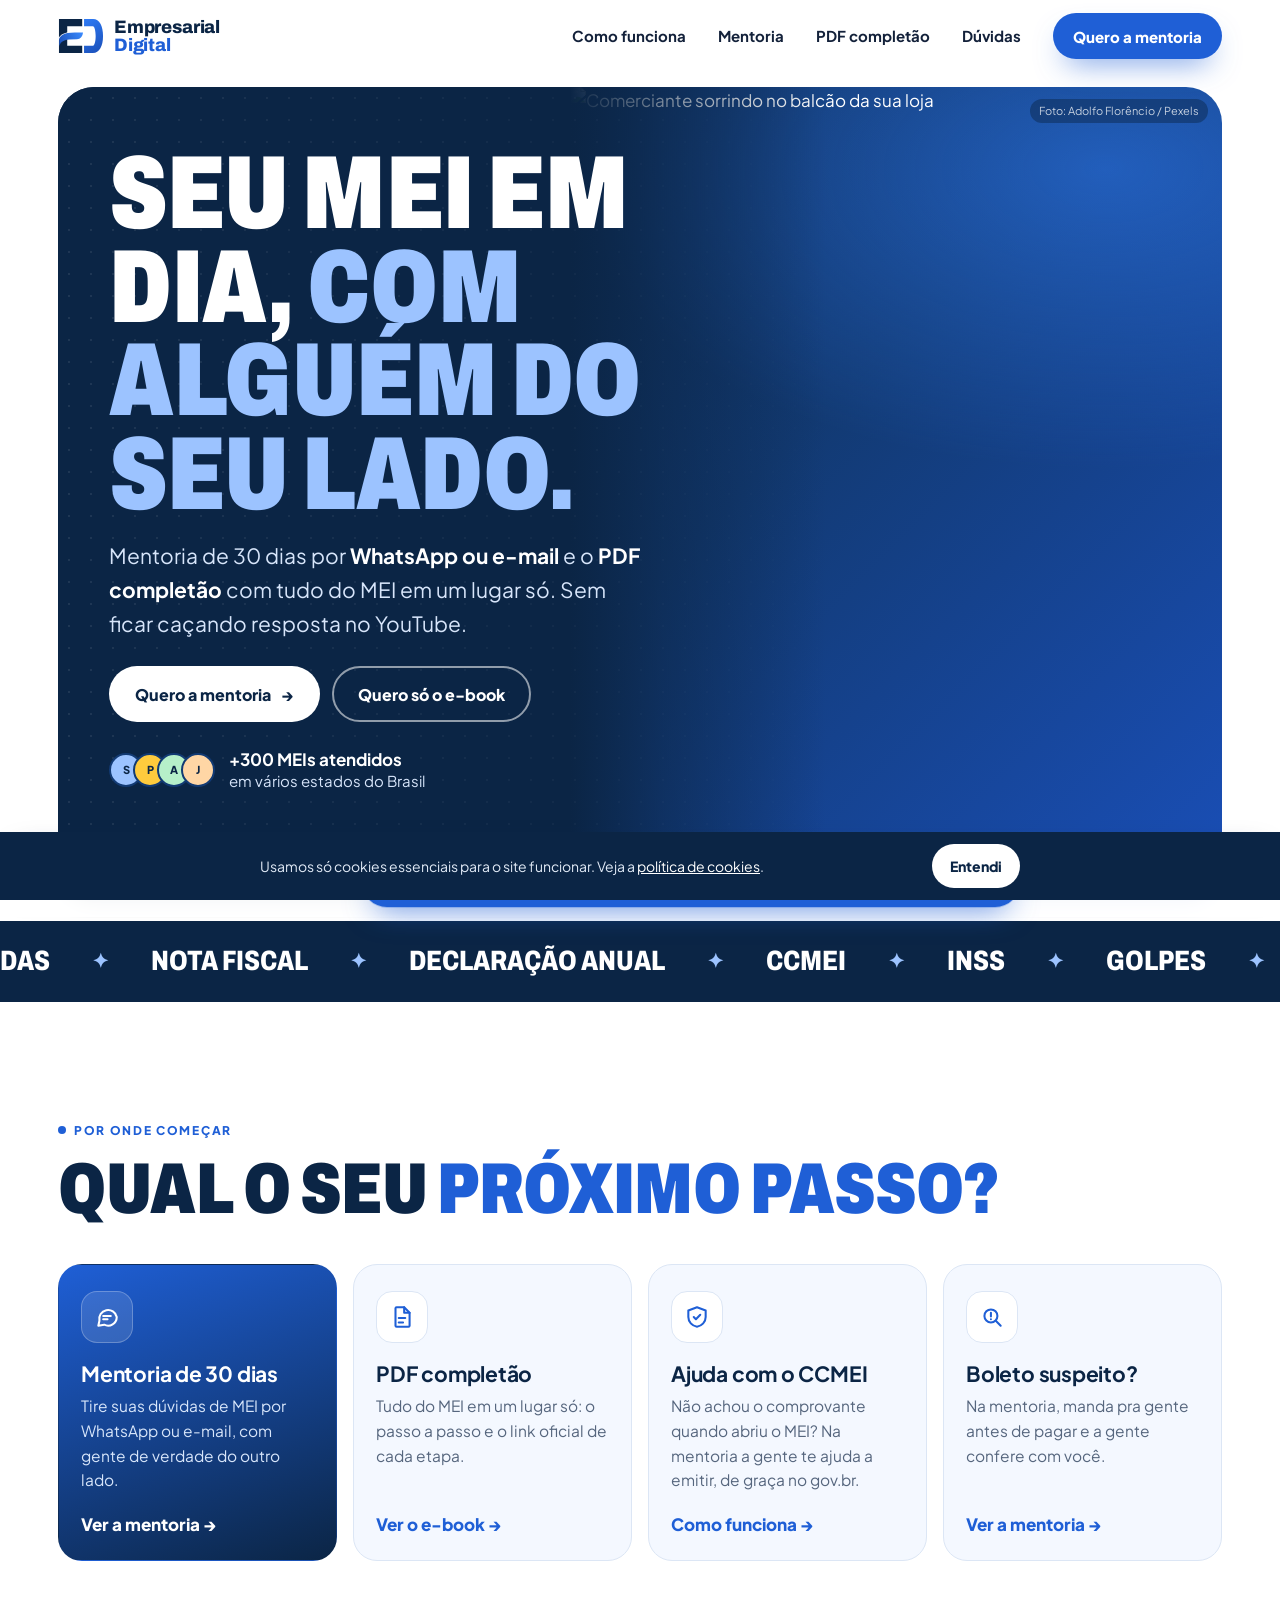
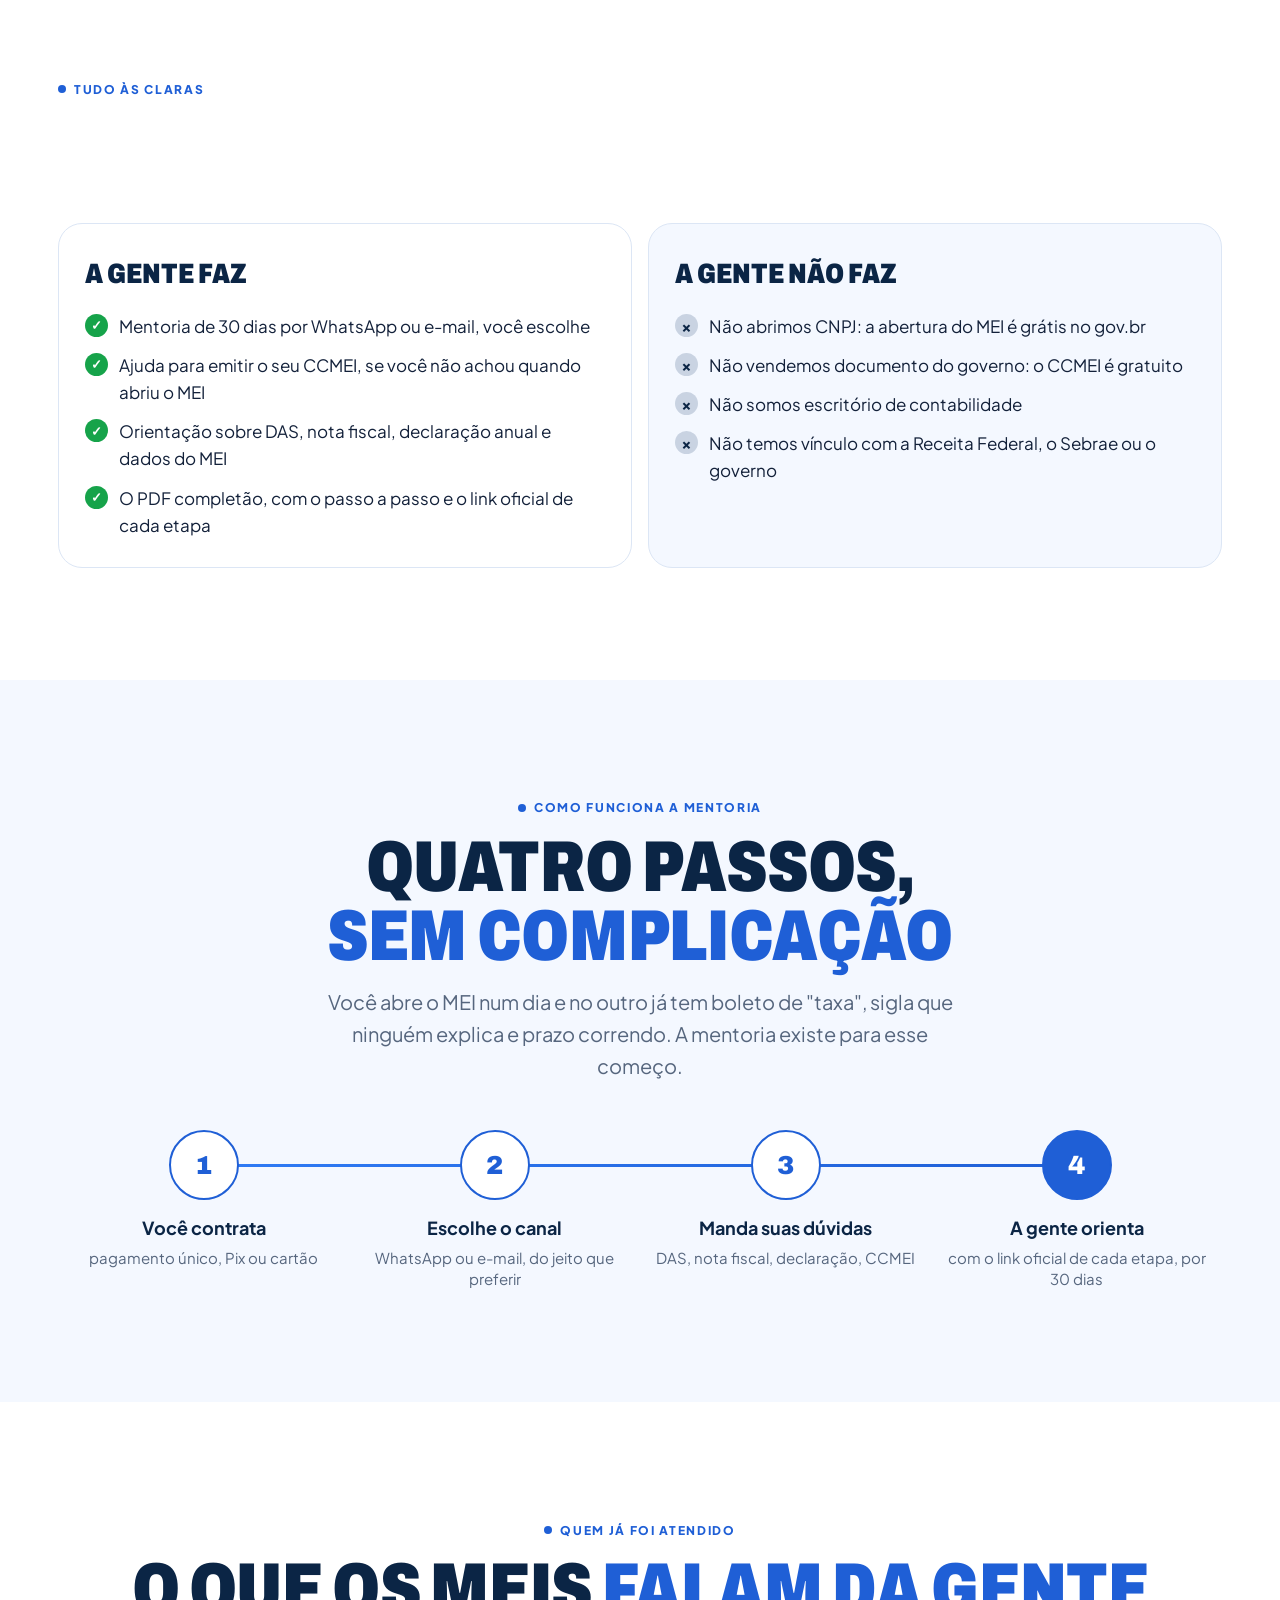
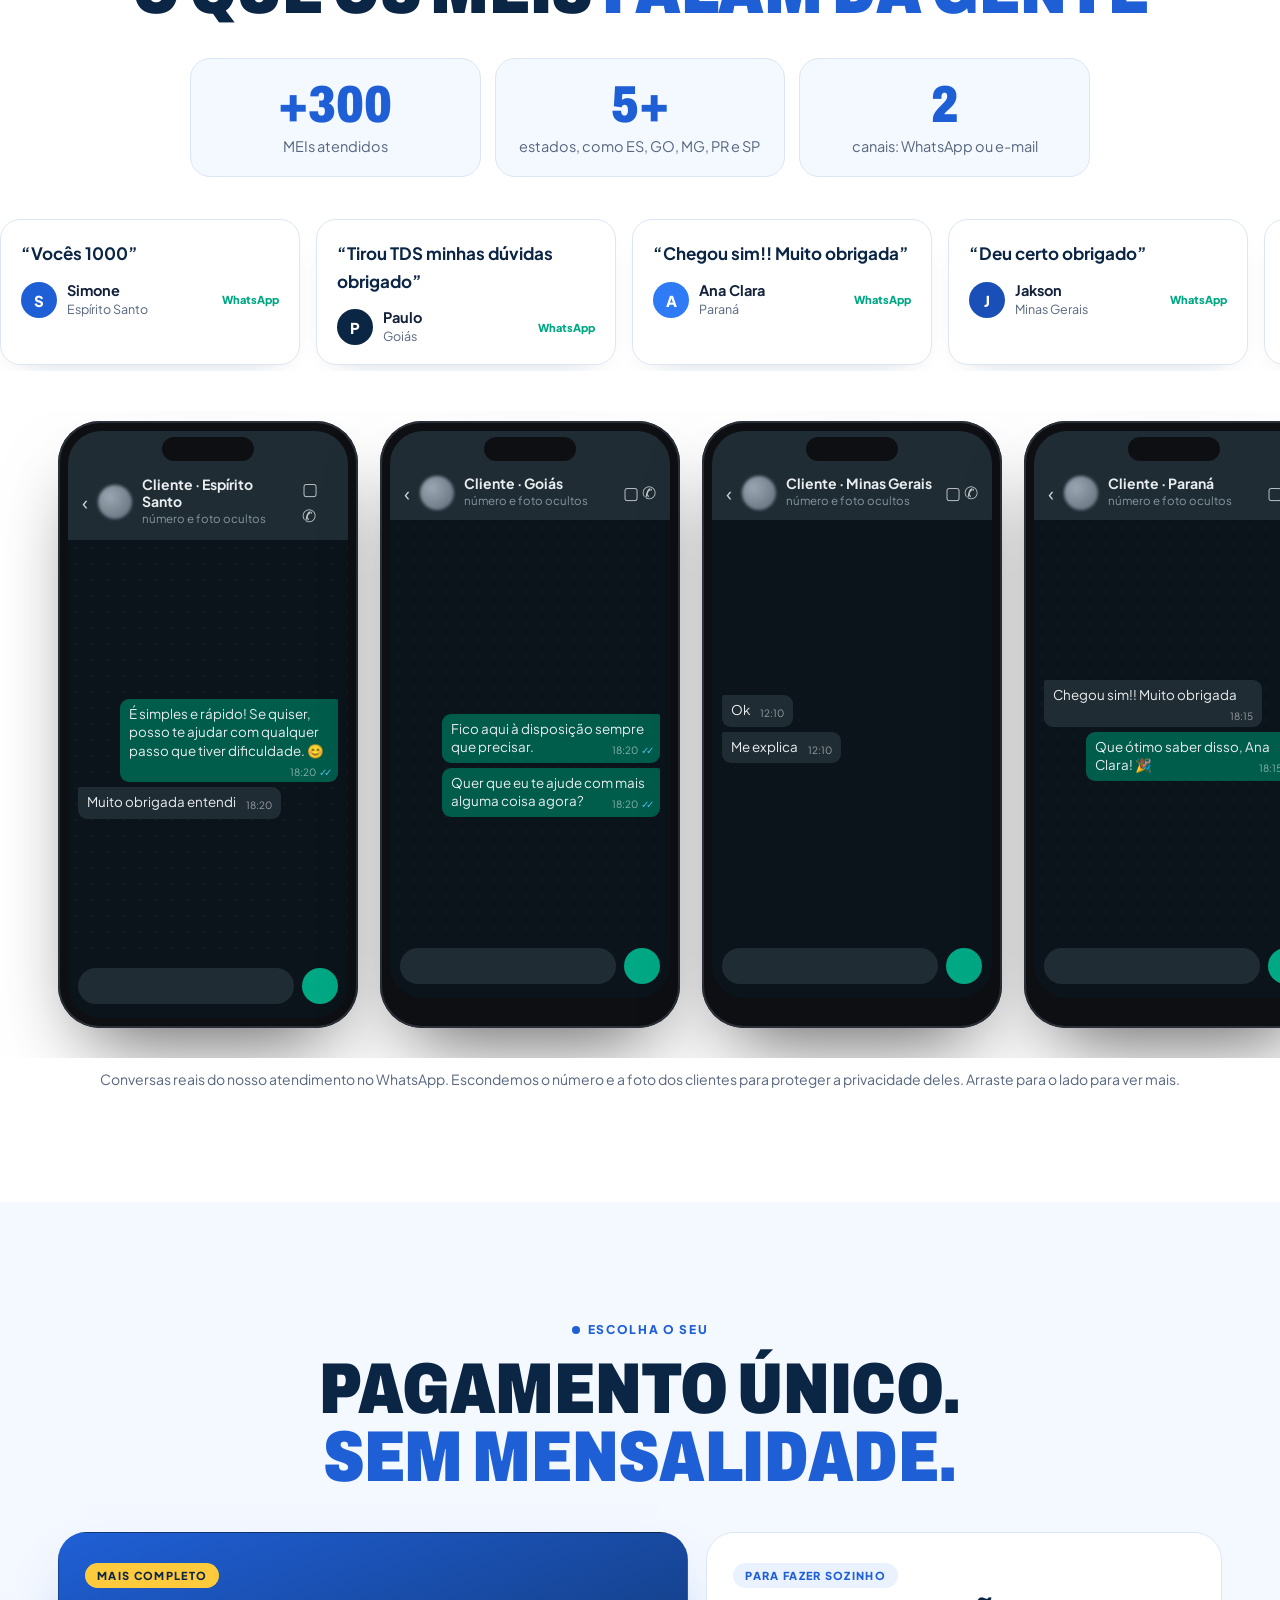
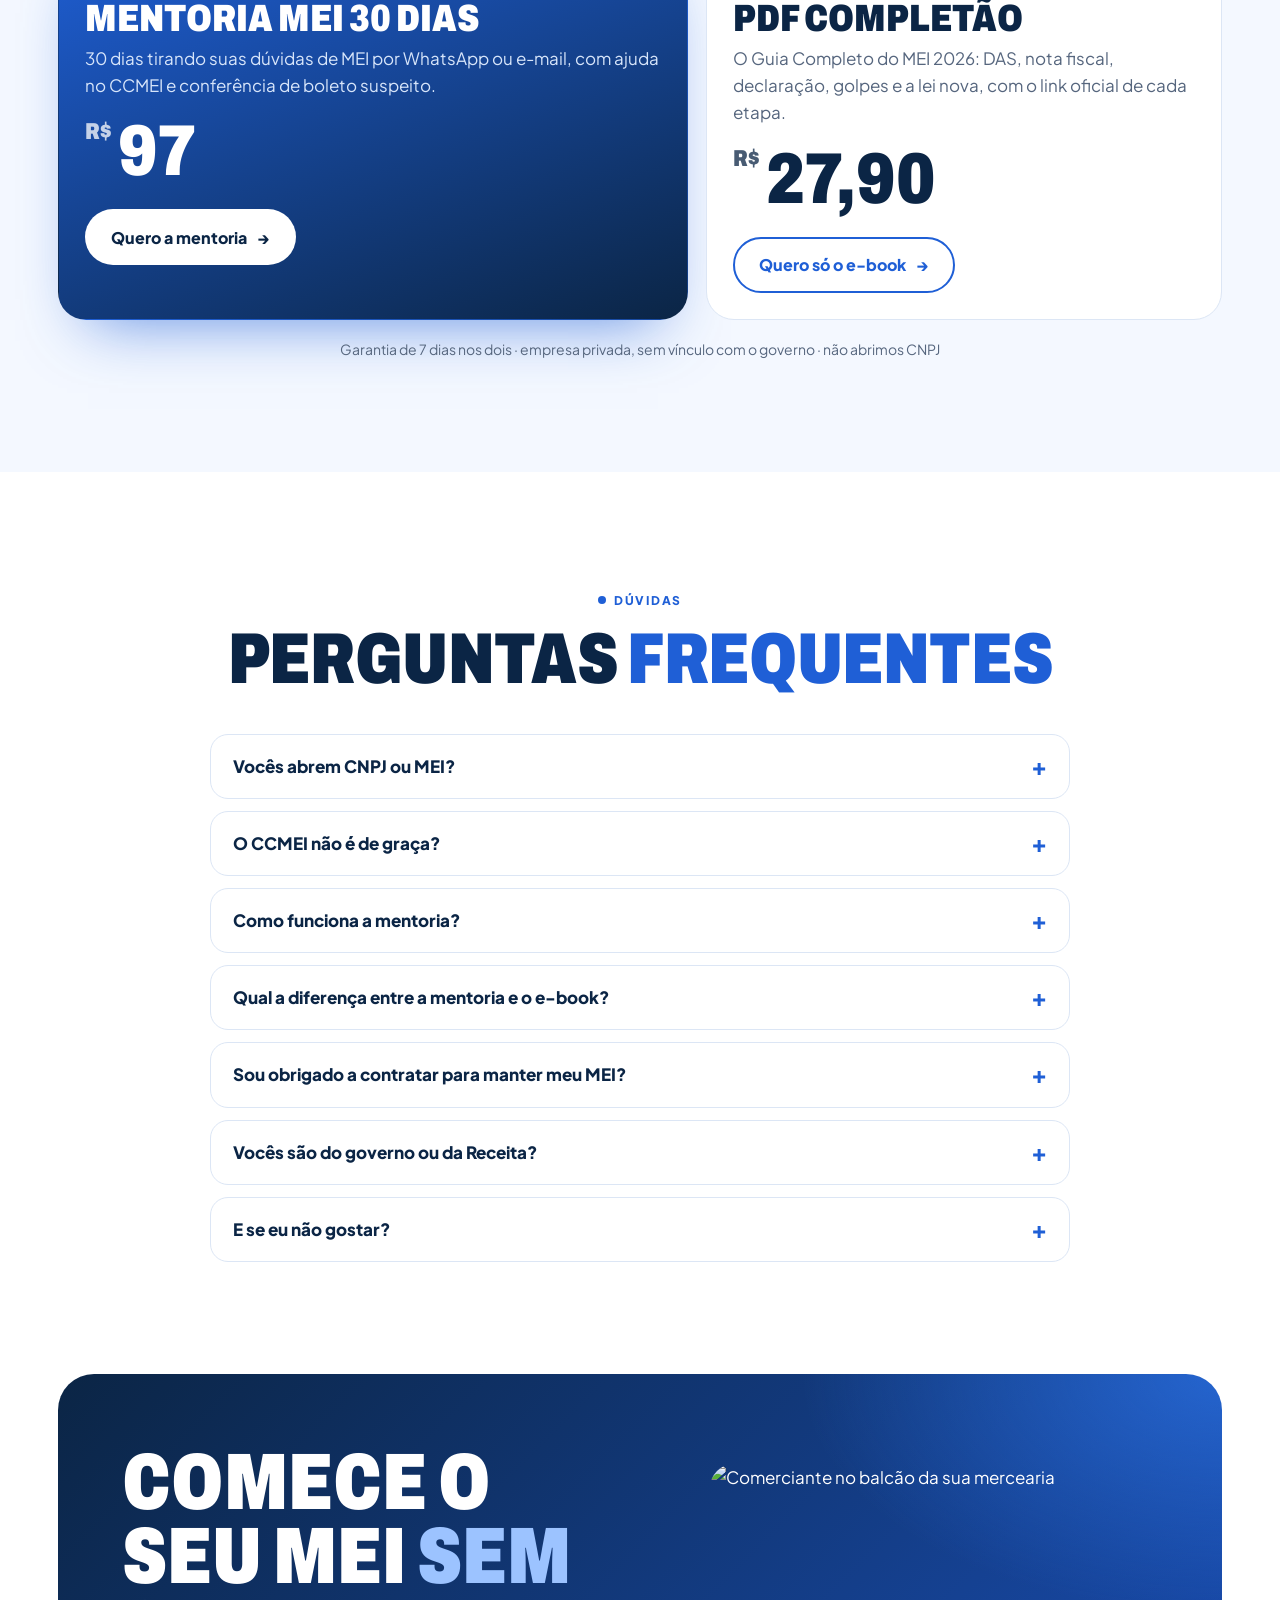
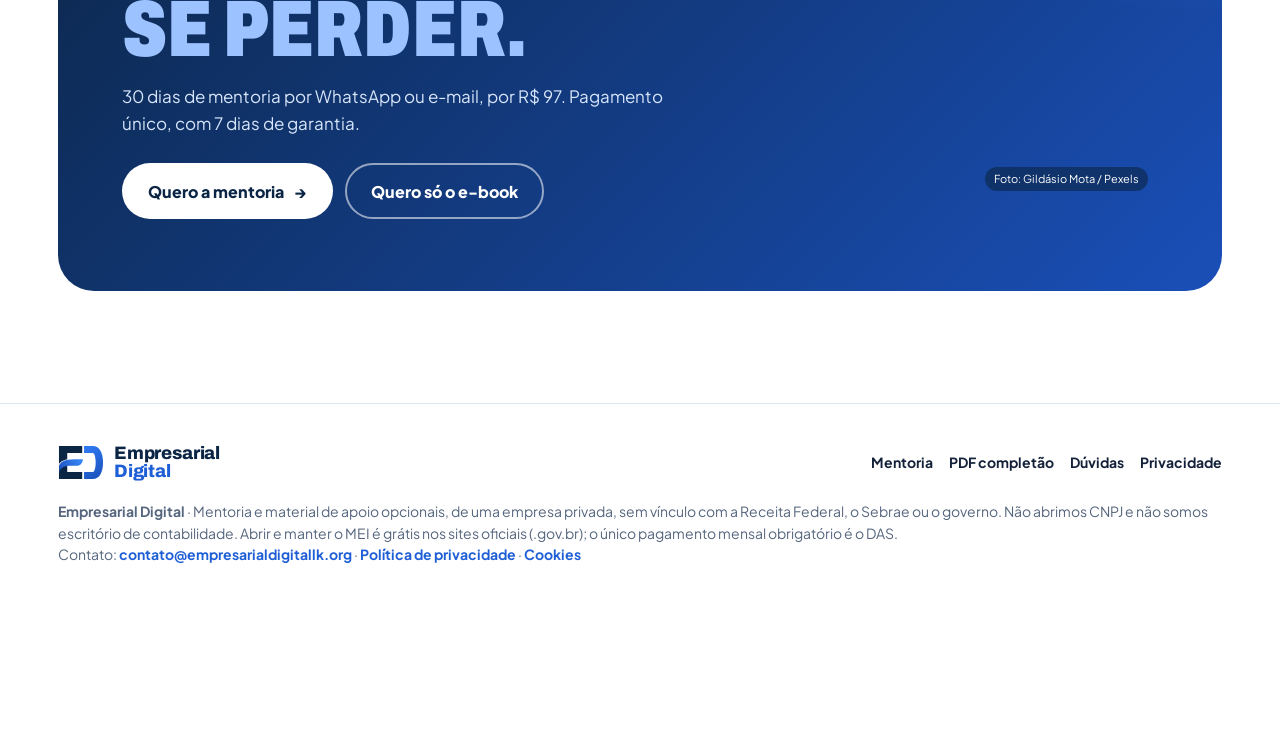
==== index.html @ 7523fb83 "Site novo: mentoria MEI 30 dias + PDF completão (paginas inicio, mentoria e ebook) Pegada MaisMei em" ====
<!doctype html>
<html lang="pt-BR">
<head>
<meta charset="utf-8">
<meta name="viewport" content="width=device-width, initial-scale=1, viewport-fit=cover">
<title>Empresarial Digital · Mentoria MEI 30 dias e PDF completão</title>
<meta name="description" content="Mentoria de 30 dias para MEI por WhatsApp ou e-mail e o PDF completão com tudo do MEI em um lugar só. Empresa privada, sem vínculo com o governo.">
<meta name="robots" content="noindex">
<meta name="theme-color" content="#0B2545">
<meta name="referrer" content="no-referrer">
<link rel="icon" href="/assets/img/icone.svg" type="image/svg+xml">
<link rel="preconnect" href="https://fonts.googleapis.com">
<link rel="preconnect" href="https://fonts.gstatic.com" crossorigin>
<link rel="preconnect" href="https://images.pexels.com">
<link href="https://fonts.googleapis.com/css2?family=Archivo:wdth,wght@75..100,700..900&family=Plus+Jakarta+Sans:wght@400;500;600;700;800&display=swap" rel="stylesheet">
<link rel="stylesheet" href="/assets/site.css?v=6">
<script>document.documentElement.classList.add("js")</script>
</head>
<body data-pagina="inicio">

<header class="topo" id="topo">
  <div class="miolo">
    <a class="logo" href="/" aria-label="Empresarial Digital, início"><img src="/assets/img/marca.svg" alt="" width="46" height="35"><span>Empresarial<b>Digital</b></span></a>
    <nav class="menu" aria-label="Páginas">
      <a href="/#como-funciona">Como funciona</a>
      <a href="/mentoria">Mentoria</a>
      <a href="/ebook">PDF completão</a>
      <a href="/#duvidas">Dúvidas</a>
    </nav>
    <a class="btn btn-azul" href="/mentoria">Quero a mentoria</a>
  </div>
</header>

<main>
<section class="hero-wrap">
  <div class="miolo">
    <div class="hero hero-foto">
      <img class="hero-img" src="https://images.pexels.com/photos/37330783/pexels-photo-37330783.jpeg?auto=compress&cs=tinysrgb&w=1400" width="1400" height="2100" alt="Comerciante sorrindo no balcão da sua loja" fetchpriority="high">
      <span class="credito">Foto: Adolfo Florêncio / Pexels</span>
      <div class="hero-txt">
        <div id="saudacao"></div>
        <h1>Seu MEI em dia, <em>com alguém do seu lado.</em></h1>
        <p class="sub">Mentoria de 30 dias por <b>WhatsApp ou e-mail</b> e o <b>PDF completão</b> com tudo do MEI em um lugar só. Sem ficar caçando resposta no YouTube.</p>
        <div class="acoes">
          <a class="btn btn-branco" href="/mentoria">Quero a mentoria <span class="seta">→</span></a>
          <a class="btn btn-linha" href="/ebook">Quero só o e-book</a>
        </div>
        <div class="prova">
          <div class="bolinhas" aria-hidden="true"><i style="background:#9CC3FF">S</i><i style="background:#FFCB3D">P</i><i style="background:#B6F0C9">A</i><i style="background:#FFD6A5">J</i></div>
          <p><b>+300 MEIs atendidos</b><br>em vários estados do Brasil</p>
        </div>
      </div>
    </div>
  </div>
</section>

<div class="temas" aria-hidden="true"><div class="trilho">
  <span>DAS</span><span>Nota fiscal</span><span>Declaração anual</span><span>CCMEI</span><span>INSS</span><span>Golpes</span><span>Lei nova</span><span>Limite de faturamento</span>
  <span>DAS</span><span>Nota fiscal</span><span>Declaração anual</span><span>CCMEI</span><span>INSS</span><span>Golpes</span><span>Lei nova</span><span>Limite de faturamento</span>
</div></div>

<section class="bloco" id="proximo">
  <div class="miolo">
    <span class="etiqueta sobe">Por onde começar</span>
    <h2 class="titulo sobe d1" style="margin-top:14px">Qual o seu <em>próximo passo?</em></h2>
    <div class="passos4">
      <a class="cartao destaque sobe" href="/mentoria">
        <span class="ic"><svg viewBox="0 0 24 24" fill="none" stroke-width="1.9" stroke-linecap="round" stroke-linejoin="round"><path d="M21 12a8 8 0 0 1-11.6 7.1L4 20l1-4.6A8 8 0 1 1 21 12z"/><path d="M8.5 11h7M8.5 14h4"/></svg></span>
        <h3>Mentoria de 30 dias</h3>
        <p>Tire suas dúvidas de MEI por WhatsApp ou e-mail, com gente de verdade do outro lado.</p>
        <span class="ir">Ver a mentoria →</span>
      </a>
      <a class="cartao sobe d1" href="/ebook">
        <span class="ic"><svg viewBox="0 0 24 24" fill="none" stroke-width="1.9" stroke-linecap="round" stroke-linejoin="round"><path d="M7 3h7l5 5v12a1 1 0 0 1-1 1H7a1 1 0 0 1-1-1V4a1 1 0 0 1 1-1z"/><path d="M14 3v5h5M9 13h6M9 17h4"/></svg></span>
        <h3>PDF completão</h3>
        <p>Tudo do MEI em um lugar só: o passo a passo e o link oficial de cada etapa.</p>
        <span class="ir">Ver o e-book →</span>
      </a>
      <a class="cartao sobe d2" href="/mentoria#ccmei">
        <span class="ic"><svg viewBox="0 0 24 24" fill="none" stroke-width="1.9" stroke-linecap="round" stroke-linejoin="round"><path d="M12 3l8 3v6c0 4.5-3.4 8.2-8 9-4.6-.8-8-4.5-8-9V6z"/><path d="M9 12l2 2 4-4"/></svg></span>
        <h3>Ajuda com o CCMEI</h3>
        <p>Não achou o comprovante quando abriu o MEI? Na mentoria a gente te ajuda a emitir, de graça no gov.br.</p>
        <span class="ir">Como funciona →</span>
      </a>
      <a class="cartao sobe d3" href="/mentoria">
        <span class="ic"><svg viewBox="0 0 24 24" fill="none" stroke-width="1.9" stroke-linecap="round" stroke-linejoin="round"><circle cx="11" cy="11" r="6"/><path d="M20 20l-4.5-4.5M11 8v3.5M11 14h.01"/></svg></span>
        <h3>Boleto suspeito?</h3>
        <p>Na mentoria, manda pra gente antes de pagar e a gente confere com você.</p>
        <span class="ir">Ver a mentoria →</span>
      </a>
    </div>
  </div>
</section>

<section class="bloco" style="padding-top:0">
  <div class="miolo">
    <span class="etiqueta sobe">Tudo às claras</span>
    <h2 class="titulo sobe d1" style="margin-top:14px">O que a gente faz <em>e o que não faz</em></h2>
    <div class="duas">
      <div class="lista sobe">
        <h3>A gente faz</h3>
        <ul>
          <li>Mentoria de 30 dias por WhatsApp ou e-mail, você escolhe</li>
          <li>Ajuda para emitir o seu CCMEI, se você não achou quando abriu o MEI</li>
          <li>Orientação sobre DAS, nota fiscal, declaração anual e dados do MEI</li>
          <li>O PDF completão, com o passo a passo e o link oficial de cada etapa</li>
        </ul>
      </div>
      <div class="lista nao sobe d1">
        <h3>A gente não faz</h3>
        <ul>
          <li>Não abrimos CNPJ: a abertura do MEI é grátis no gov.br</li>
          <li>Não vendemos documento do governo: o CCMEI é gratuito</li>
          <li>Não somos escritório de contabilidade</li>
          <li>Não temos vínculo com a Receita Federal, o Sebrae ou o governo</li>
        </ul>
      </div>
    </div>
  </div>
</section>

<section class="bloco" id="como-funciona" style="background:var(--ceu-2)">
  <div class="miolo centro">
    <span class="etiqueta sobe">Como funciona a mentoria</span>
    <h2 class="titulo sobe d1" style="margin-top:14px">Quatro passos, <em>sem complicação</em></h2>
    <p class="lead sobe d2" style="margin-top:16px">Você abre o MEI num dia e no outro já tem boleto de "taxa", sigla que ninguém explica e prazo correndo. A mentoria existe para esse começo.</p>
    <div class="caminho sobe" id="caminho"><i class="fio"></i>
      <div class="etapa"><div class="bola">1</div><div><b>Você contrata</b><small>pagamento único, Pix ou cartão</small></div></div>
      <div class="etapa"><div class="bola">2</div><div><b>Escolhe o canal</b><small>WhatsApp ou e-mail, do jeito que preferir</small></div></div>
      <div class="etapa"><div class="bola">3</div><div><b>Manda suas dúvidas</b><small>DAS, nota fiscal, declaração, CCMEI</small></div></div>
      <div class="etapa"><div class="bola">4</div><div><b>A gente orienta</b><small>com o link oficial de cada etapa, por 30 dias</small></div></div>
    </div>
  </div>
</section>

<section class="bloco" id="depoimentos">
  <div class="miolo centro">
    <span class="etiqueta sobe">Quem já foi atendido</span>
    <h2 class="titulo sobe d1" style="margin-top:14px">O que os MEIs <em>falam da gente</em></h2>
    <div class="numeros">
      <div class="numero sobe"><b>+300</b><span>MEIs atendidos</span></div>
      <div class="numero sobe d1"><b>5+</b><span>estados, como ES, GO, MG, PR e SP</span></div>
      <div class="numero sobe d2"><b>2</b><span>canais: WhatsApp ou e-mail</span></div>
    </div>
  </div>
  <div class="frases sobe" style="margin-top:34px" aria-label="Frases reais de clientes no WhatsApp">
    <div class="trilho">
      <div class="frase"><q>Vocês 1000</q><div><i>S</i><span><b>Simone</b><small>Espírito Santo</small></span><span class="zapico">WhatsApp</span></div></div>
      <div class="frase"><q>Tirou TDS minhas dúvidas obrigado</q><div><i style="background:#0B2545">P</i><span><b>Paulo</b><small>Goiás</small></span><span class="zapico">WhatsApp</span></div></div>
      <div class="frase"><q>Chegou sim!! Muito obrigada</q><div><i style="background:#2F7BF5">A</i><span><b>Ana Clara</b><small>Paraná</small></span><span class="zapico">WhatsApp</span></div></div>
      <div class="frase"><q>Deu certo obrigado</q><div><i style="background:#1A4FB8">J</i><span><b>Jakson</b><small>Minas Gerais</small></span><span class="zapico">WhatsApp</span></div></div>
      <div class="frase"><q>Muito obrigada entendi</q><div><i>S</i><span><b>Simone</b><small>Espírito Santo</small></span><span class="zapico">WhatsApp</span></div></div>
      <div class="frase"><q>Valeu obrigado</q><div><i style="background:#0B2545">P</i><span><b>Paulo</b><small>Goiás</small></span><span class="zapico">WhatsApp</span></div></div>
      <div class="frase" aria-hidden="true"><q>Vocês 1000</q><div><i>S</i><span><b>Simone</b><small>Espírito Santo</small></span><span class="zapico">WhatsApp</span></div></div>
      <div class="frase" aria-hidden="true"><q>Tirou TDS minhas dúvidas obrigado</q><div><i style="background:#0B2545">P</i><span><b>Paulo</b><small>Goiás</small></span><span class="zapico">WhatsApp</span></div></div>
      <div class="frase" aria-hidden="true"><q>Chegou sim!! Muito obrigada</q><div><i style="background:#2F7BF5">A</i><span><b>Ana Clara</b><small>Paraná</small></span><span class="zapico">WhatsApp</span></div></div>
      <div class="frase" aria-hidden="true"><q>Deu certo obrigado</q><div><i style="background:#1A4FB8">J</i><span><b>Jakson</b><small>Minas Gerais</small></span><span class="zapico">WhatsApp</span></div></div>
      <div class="frase" aria-hidden="true"><q>Muito obrigada entendi</q><div><i>S</i><span><b>Simone</b><small>Espírito Santo</small></span><span class="zapico">WhatsApp</span></div></div>
      <div class="frase" aria-hidden="true"><q>Valeu obrigado</q><div><i style="background:#0B2545">P</i><span><b>Paulo</b><small>Goiás</small></span><span class="zapico">WhatsApp</span></div></div>
    </div>
  </div>
  <div class="vitrine" tabindex="0" aria-label="Conversas reais do atendimento, role para o lado">
    <div class="cel anima"><div class="tela">
      <div class="zap-topo"><span class="volta">‹</span><span class="foto"></span><div><b>Cliente · Espírito Santo</b><small>número e foto ocultos</small></div><span class="ic" aria-hidden="true">▢ ✆</span></div>
      <div class="zap-chat">
        <div class="zm out">É simples e rápido! Se quiser, posso te ajudar com qualquer passo que tiver dificuldade. 😊<small>18:20<i>✓✓</i></small></div>
        <div class="zm in">Muito obrigada entendi<small>18:20</small></div>
        <div class="zm in">Valeu<small>18:20</small></div>
        <div class="zm in">Vocês 1000<small>18:20</small></div>
        <div class="zm out">Fico muito feliz em ajudar, Simone! 😊<small>18:21<i>✓✓</i></small></div>
      </div>
      <div class="zap-rodape" aria-hidden="true"><span></span><i></i></div>
    </div></div>
    <div class="cel anima"><div class="tela">
      <div class="zap-topo"><span class="volta">‹</span><span class="foto"></span><div><b>Cliente · Goiás</b><small>número e foto ocultos</small></div><span class="ic" aria-hidden="true">▢ ✆</span></div>
      <div class="zap-chat">
        <div class="zm out">Fico aqui à disposição sempre que precisar.<small>18:20<i>✓✓</i></small></div>
        <div class="zm out">Quer que eu te ajude com mais alguma coisa agora?<small>18:20<i>✓✓</i></small></div>
        <div class="zm in">Tirou TDS minhas dúvidas obrigado<small>18:21</small></div>
        <div class="zm out">Que bom que consegui te ajudar! 🎉<small>18:21<i>✓✓</i></small></div>
      </div>
      <div class="zap-rodape" aria-hidden="true"><span></span><i></i></div>
    </div></div>
    <div class="cel anima"><div class="tela">
      <div class="zap-topo"><span class="volta">‹</span><span class="foto"></span><div><b>Cliente · Minas Gerais</b><small>número e foto ocultos</small></div><span class="ic" aria-hidden="true">▢ ✆</span></div>
      <div class="zap-chat">
        <div class="zm in">Ok<small>12:10</small></div>
        <div class="zm in">Me explica<small>12:10</small></div>
        <div class="zm out">Claro, Thatiani! Vou te explicar como baixar o seu Certificado MEI — esse é o documento oficial que comprova que seu MEI está ativo. E o melhor: é totalmente gratuito! 📋<small>12:11<i>✓✓</i></small></div>
        <div class="zm out">Siga esses passos:<small>12:11<i>✓✓</i></small></div>
      </div>
      <div class="zap-rodape" aria-hidden="true"><span></span><i></i></div>
    </div></div>
    <div class="cel anima"><div class="tela">
      <div class="zap-topo"><span class="volta">‹</span><span class="foto"></span><div><b>Cliente · Paraná</b><small>número e foto ocultos</small></div><span class="ic" aria-hidden="true">▢ ✆</span></div>
      <div class="zap-chat">
        <div class="zm in">Chegou sim!! Muito obrigada<small>18:15</small></div>
        <div class="zm out">Que ótimo saber disso, Ana Clara! 🎉<small>18:15<i>✓✓</i></small></div>
        <div class="zm out">Fico muito feliz em ajudar. Aproveita bastante o material, ele é feito para facilitar sua jornada com o MEI.<small>18:15<i>✓✓</i></small></div>
        <div class="zm out">Conte comigo sempre que precisar, tá? 😊<small>18:15<i>✓✓</i></small></div>
      </div>
      <div class="zap-rodape" aria-hidden="true"><span></span><i></i></div>
    </div></div>
    <div class="cel anima"><div class="tela">
      <div class="zap-topo"><span class="volta">‹</span><span class="foto"></span><div><b>Cliente · Minas Gerais</b><small>número e foto ocultos</small></div><span class="ic" aria-hidden="true">▢ ✆</span></div>
      <div class="zap-chat">
        <div class="zm out">Conseguiu?<small>06:23<i>✓✓</i></small></div>
        <div class="zm in">Deu certo obrigado<small>06:23</small></div>
        <div class="zm out">Pronto! Esse é o documento oficial do seu MEI 🎉<small>06:24<i>✓✓</i></small></div>
        <div class="zm out">Pode até imprimir e guardar se quiser.<small>06:24<i>✓✓</i></small></div>
        <div class="zm in">Já sim<small>06:25</small></div>
        <div class="zm out">Que ótimo, Jakson!<small>06:25<i>✓✓</i></small></div>
      </div>
      <div class="zap-rodape" aria-hidden="true"><span></span><i></i></div>
    </div></div>
  </div>
  <p class="privado centro" style="padding:0 18px">Conversas reais do nosso atendimento no WhatsApp. Escondemos o número e a foto dos clientes para proteger a privacidade deles. Arraste para o lado para ver mais.</p>
</section>

<section class="bloco" id="planos" style="background:var(--ceu-2)">
  <div class="miolo">
    <div class="centro">
      <span class="etiqueta sobe">Escolha o seu</span>
      <h2 class="titulo sobe d1" style="margin-top:14px">Pagamento único. <em>Sem mensalidade.</em></h2>
    </div>
    <div class="planos">
      <div class="plano top sobe">
        <span class="selo">Mais completo</span>
        <h3>Mentoria MEI 30 dias</h3>
        <p>30 dias tirando suas dúvidas de MEI por WhatsApp ou e-mail, com ajuda no CCMEI e conferência de boleto suspeito.</p>
        <div class="preco"><small>R$</small>97</div>
        <a class="btn btn-branco" href="/mentoria">Quero a mentoria <span class="seta">→</span></a>
      </div>
      <div class="plano sobe d1">
        <span class="selo claro">Para fazer sozinho</span>
        <h3>PDF completão</h3>
        <p>O Guia Completo do MEI 2026: DAS, nota fiscal, declaração, golpes e a lei nova, com o link oficial de cada etapa.</p>
        <div class="preco"><small>R$</small>27,90</div>
        <a class="btn btn-linha-azul" href="/ebook">Quero só o e-book <span class="seta">→</span></a>
      </div>
    </div>
    <p class="privado centro sobe" style="margin-top:18px">Garantia de 7 dias nos dois · empresa privada, sem vínculo com o governo · não abrimos CNPJ</p>
  </div>
</section>

<section class="bloco" id="duvidas">
  <div class="miolo">
    <div class="centro">
      <span class="etiqueta sobe">Dúvidas</span>
      <h2 class="titulo sobe d1" style="margin-top:14px">Perguntas <em>frequentes</em></h2>
    </div>
    <div class="perguntas">
      <details class="sobe"><summary>Vocês abrem CNPJ ou MEI?</summary><p>Não. A abertura do MEI é gratuita e feita no gov.br. A gente acompanha você depois: dúvidas do dia a dia, CCMEI, DAS, nota fiscal e declaração.</p></details>
      <details class="sobe"><summary>O CCMEI não é de graça?</summary><p>É. Você pode emitir sozinho, de graça, no <a href="https://www.gov.br/empresas-e-negocios/pt-br/empreendedor/servicos-para-mei/emissao-de-comprovante-ccmei" target="_blank" rel="noopener">Portal do Empreendedor</a>. Na mentoria, se você não achou o seu, a gente te ajuda a emitir.</p></details>
      <details class="sobe"><summary>Como funciona a mentoria?</summary><p>Por 30 dias, você manda suas dúvidas de MEI pelo WhatsApp ou por e-mail, como preferir, e a gente responde com a orientação e o link oficial de cada etapa.</p></details>
      <details class="sobe"><summary>Qual a diferença entre a mentoria e o e-book?</summary><p>O e-book é para fazer sozinho, com o passo a passo na mão. A mentoria é para ter alguém do seu lado por 30 dias, tirando as dúvidas que aparecerem.</p></details>
      <details class="sobe"><summary>Sou obrigado a contratar para manter meu MEI?</summary><p>Não. A mentoria e o e-book são opcionais. O obrigatório é pagar o DAS todo mês e entregar a declaração anual, direto nos sites oficiais.</p></details>
      <details class="sobe"><summary>Vocês são do governo ou da Receita?</summary><p>Não. Somos a Empresarial Digital, uma empresa privada, sem vínculo com a Receita Federal, o Sebrae ou o governo. Também não somos escritório de contabilidade.</p></details>
      <details class="sobe"><summary>E se eu não gostar?</summary><p>Você tem 7 dias de garantia. É só pedir o reembolso pelo e-mail <a href="mailto:contato@empresarialdigitallk.org">contato@empresarialdigitallk.org</a>.</p></details>
    </div>
  </div>
</section>

<section class="final">
  <div class="miolo">
    <div class="caixa com-foto sobe">
      <div>
        <h2>Comece o seu MEI <em>sem se perder.</em></h2>
        <p>30 dias de mentoria por WhatsApp ou e-mail, por R$ 97. Pagamento único, com 7 dias de garantia.</p>
        <div class="acoes">
          <a class="btn btn-branco" href="/mentoria">Quero a mentoria <span class="seta">→</span></a>
          <a class="btn btn-linha" href="/ebook">Quero só o e-book</a>
        </div>
      </div>
      <div class="foto-final"><img src="https://images.pexels.com/photos/40982024/pexels-photo-40982024.jpeg?auto=compress&cs=tinysrgb&w=1000" width="1000" height="667" alt="Comerciante no balcão da sua mercearia" loading="lazy"><span>Foto: Gildásio Mota / Pexels</span></div>
    </div>
  </div>
</section>
</main>

<footer class="rodape">
  <div class="miolo">
    <div class="linha1">
      <a class="logo" href="/"><img src="/assets/img/marca.svg" alt="" width="46" height="35"><span>Empresarial<b>Digital</b></span></a>
      <nav aria-label="Rodapé"><a href="/mentoria">Mentoria</a><a href="/ebook">PDF completão</a><a href="/#duvidas">Dúvidas</a><a href="/privacidade">Privacidade</a></nav>
    </div>
    <p class="legal"><b>Empresarial Digital</b> · Mentoria e material de apoio opcionais, de uma empresa privada, sem vínculo com a Receita Federal, o Sebrae ou o governo. Não abrimos CNPJ e não somos escritório de contabilidade. Abrir e manter o MEI é grátis nos sites oficiais (.gov.br); o único pagamento mensal obrigatório é o DAS.<br>Contato: <a href="mailto:contato@empresarialdigitallk.org">contato@empresarialdigitallk.org</a> · <a href="/privacidade">Política de privacidade</a> · <a href="/privacidade#cookies">Cookies</a></p>
  </div>
</footer>

<div class="barra" id="barra" aria-hidden="true" data-mostra-depois="#topo">
  <div class="in">
    <div class="p"><small>Mentoria 30 dias</small><b>R$ 97</b></div>
    <a class="btn btn-azul" href="/mentoria" tabindex="-1">Quero a mentoria</a>
  </div>
</div>

<div class="cookies" id="cookies" role="region" aria-label="Aviso de cookies" hidden>
  <div class="in"><p>Usamos só cookies essenciais para o site funcionar. Veja a <a href="/privacidade#cookies">política de cookies</a>.</p><button type="button" id="cookies-ok">Entendi</button></div>
</div>

<script src="/assets/site.js?v=6" defer></script>
</body>
</html>
---- assets/site.css ----
/* Empresarial Digital · site de venda (mentoria MEI 30 dias + PDF completão)
   Identidade: branco + azul da logo. Títulos em Archivo condensada caixa alta, texto em Plus Jakarta Sans. */
:root{
  --azul:#1F5FD6; --azul-2:#2F7BF5; --azul-forte:#1A4FB8; --marinho:#0B2545; --marinho-2:#10305A;
  --ceu:#EAF2FF; --ceu-2:#F4F8FF; --linha:#DCE6F5; --texto:#13213A; --muted:#56667E; --branco:#fff;
  --amarelo:#FFCB3D; --verde:#16A34A; --zap-bg:#0B141A; --zap-in:#202C33; --zap-out:#005C4B;
  --f-titulo:"Archivo","Arial Narrow",Arial,sans-serif; --f-texto:"Plus Jakarta Sans","Segoe UI",Arial,sans-serif;
  --r:24px; --sombra:0 24px 60px -30px rgba(11,37,69,.35); --cookie-h:0px;
}
*{box-sizing:border-box;margin:0;padding:0}
html{scroll-behavior:smooth;-webkit-text-size-adjust:100%}
body{background:#fff;color:var(--texto);font:400 17px/1.6 var(--f-texto);-webkit-font-smoothing:antialiased;overflow-x:hidden;padding-bottom:calc(78px + var(--cookie-h))}
img{display:block;max-width:100%;height:auto}
a{color:inherit;text-decoration:none}
.miolo{width:100%;max-width:1200px;margin:0 auto;padding:0 max(18px,env(safe-area-inset-left,0px))}
.titulo{font-family:var(--f-titulo);font-stretch:78%;font-weight:900;text-transform:uppercase;letter-spacing:-.005em;line-height:.95;color:var(--marinho);text-wrap:balance}
h2.titulo{font-size:clamp(38px,6.4vw,72px)}
.titulo em{font-style:normal;color:var(--azul)}
.etiqueta{display:inline-flex;align-items:center;gap:8px;font:800 12px var(--f-texto);letter-spacing:.14em;text-transform:uppercase;color:var(--azul)}
.etiqueta::before{content:"";width:8px;height:8px;border-radius:50%;background:var(--azul)}
.lead{font-size:clamp(17px,1.8vw,20px);color:var(--muted);max-width:640px}
section{position:relative}
.bloco{padding:clamp(64px,9vw,112px) 0}
.centro{text-align:center}
.centro .lead{margin-left:auto;margin-right:auto}

/* botões */
.btn{display:inline-flex;align-items:center;justify-content:center;gap:10px;min-height:56px;padding:15px 24px;border-radius:999px;font:800 16px var(--f-texto);border:2px solid transparent;cursor:pointer;transition:transform .2s,box-shadow .2s,background .2s;text-align:center}
.btn:hover{transform:translateY(-2px)}
.btn:focus-visible{outline:3px solid var(--amarelo);outline-offset:3px}
.btn-azul{background:var(--azul);color:#fff;box-shadow:0 14px 30px -12px rgba(31,95,214,.7)}
.btn-azul:hover{background:var(--azul-forte)}
.btn-branco{background:#fff;color:var(--marinho)}
.btn-linha{border-color:rgba(255,255,255,.55);color:#fff}
.btn-linha:hover{background:rgba(255,255,255,.08)}
.btn-linha-azul{border-color:var(--azul);color:var(--azul);background:#fff}
.btn-linha-azul:hover{background:var(--ceu)}
.btn .seta{transition:transform .2s}
.btn:hover .seta{transform:translateX(4px)}
.btn-cheio{width:100%}

/* topo */
.topo{position:sticky;top:0;z-index:60;background:rgba(255,255,255,.92);backdrop-filter:blur(12px);-webkit-backdrop-filter:blur(12px);border-bottom:1px solid transparent;transition:border-color .2s}
.topo.rolou{border-color:var(--linha)}
.topo .miolo{display:flex;align-items:center;gap:18px;height:72px}
.logo{display:flex;align-items:center;gap:10px;flex:0 0 auto}
.logo img{width:46px;height:auto}
.logo span{font:800 18px/1.02 var(--f-titulo);letter-spacing:-.01em;color:var(--marinho)}
.logo span b{display:block;color:var(--azul);font-weight:800}
.menu{display:flex;gap:4px;margin-left:auto}
.menu a{padding:10px 14px;border-radius:999px;font-weight:700;font-size:15px;color:var(--texto)}
.menu a:hover{background:var(--ceu)}
.topo .btn{min-height:46px;padding:10px 18px;font-size:15px}
@media (max-width:900px){.menu{display:none}.topo .btn{margin-left:auto}}
@media (max-width:420px){.logo span{font-size:16px}.topo .btn{padding:10px 14px;font-size:14px}}

/* hero (cartão azul arredondado) */
.hero-wrap{padding:14px 0 0}
.hero{position:relative;overflow:hidden;border-radius:clamp(22px,3vw,36px);color:#fff;
  background:radial-gradient(900px 500px at 90% 10%,rgba(47,123,245,.55),transparent 60%),radial-gradient(700px 500px at 0% 100%,rgba(26,79,184,.6),transparent 60%),linear-gradient(135deg,#0B2545 0%,#123A73 55%,#1A4FB8 100%)}
.hero::before{content:"";position:absolute;inset:0;opacity:.09;pointer-events:none;background-image:radial-gradient(rgba(255,255,255,.9) 1px,transparent 1.4px);background-size:22px 22px;-webkit-mask-image:linear-gradient(90deg,#000,transparent 70%);mask-image:linear-gradient(90deg,#000,transparent 70%)}
.hero .grade{position:relative;display:grid;gap:28px;padding:clamp(28px,5vw,64px) clamp(20px,4vw,56px) 0}
.hero h1{font-family:var(--f-titulo);font-stretch:76%;font-weight:900;text-transform:uppercase;font-size:clamp(46px,8.6vw,104px);line-height:.9;letter-spacing:-.005em;text-wrap:balance}
.hero h1 em{font-style:normal;color:#9CC3FF}
.hero .sub{margin-top:18px;font-size:clamp(17px,1.9vw,21px);color:#D7E5FA;max-width:560px}
.hero .sub b{color:#fff}
.hero .acoes{margin-top:26px;display:flex;flex-wrap:wrap;gap:12px}
.hero .prova{margin:26px 0 0;display:flex;align-items:center;gap:14px;flex-wrap:wrap;padding-bottom:clamp(28px,4vw,48px)}
.hero .prova .bolinhas{display:flex}
.hero .prova .bolinhas i{width:34px;height:34px;border-radius:50%;border:2px solid #123A73;margin-left:-10px;display:grid;place-items:center;font:800 11px var(--f-texto);color:#0B2545}
.hero .prova .bolinhas i:first-child{margin-left:0}
.hero .prova p{font-size:15px;color:#D7E5FA;line-height:1.35}
.hero .prova p b{color:#fff;font-size:17px}
.pb-mei{max-width:560px;margin:0 0 18px;padding:12px 16px;border-radius:16px;background:rgba(255,255,255,.1);border:1px solid rgba(255,255,255,.22);font-size:15px;color:#D7E5FA}
.pb-mei b{display:block;color:#fff;font-size:20px;line-height:1.2}
.pb-mei small{display:block;margin-top:2px;font-weight:700;color:#9CC3FF;font-size:13px}
.pb-mei p{margin-top:6px}
.hero .lado{position:relative;align-self:end;display:flex;justify-content:center}
@media (min-width:960px){.hero .grade{grid-template-columns:1.08fr .92fr;align-items:end}.hero .prova{padding-bottom:56px}}

/* celular com conversa do WhatsApp */
.cel{width:min(320px,86vw);border-radius:42px;background:#0d0f13;padding:10px;box-shadow:0 40px 80px -30px rgba(0,0,0,.65),inset 0 0 0 2px #2a2f38;position:relative}
.cel::before{content:"";position:absolute;top:16px;left:50%;transform:translateX(-50%);width:92px;height:24px;border-radius:999px;background:#0d0f13;z-index:3}
.tela{border-radius:33px;overflow:hidden;background:var(--zap-bg);position:relative}
.zap-topo{display:flex;align-items:center;gap:10px;padding:44px 14px 10px;background:#1F2C34;color:#E9EDEF}
.zap-topo .volta{font-size:20px;opacity:.85}
.zap-topo .foto{width:34px;height:34px;border-radius:50%;flex:0 0 auto;background:radial-gradient(circle at 35% 35%,#9aa7b3,#5d6a76);filter:blur(1.5px)}
.zap-topo b{display:block;font-size:14px;line-height:1.2;color:#E9EDEF}
.zap-topo small{display:block;font-size:11.5px;color:#8696A0}
.zap-topo .ic{margin-left:auto;display:flex;gap:14px;opacity:.8}
.zap-chat{min-height:440px;max-height:460px;padding:12px 10px 14px;display:flex;flex-direction:column;gap:5px;overflow:hidden;justify-content:flex-end;
  background-color:var(--zap-bg);background-image:radial-gradient(rgba(255,255,255,.035) 1px,transparent 1.2px);background-size:16px 16px}
.zm{max-width:84%;padding:6px 9px 7px;border-radius:9px;font-size:13.4px;line-height:1.36;color:#E9EDEF;white-space:pre-line;word-break:break-word;position:relative}
.zm small{float:right;margin:6px 0 -4px 10px;font-size:10px;color:rgba(233,237,239,.6);white-space:nowrap}
.zm small i{font-style:normal;color:#53BDEB;margin-left:3px;letter-spacing:-3px}
.zm.in{align-self:flex-start;background:var(--zap-in);border-top-left-radius:2px}
.zm.out{align-self:flex-end;background:var(--zap-out);border-top-right-radius:2px}
.zm a{color:#53BDEB;text-decoration:underline}
.zap-rodape{display:flex;align-items:center;gap:8px;padding:8px 10px 14px;background:var(--zap-bg)}
.zap-rodape span{flex:1;height:36px;border-radius:999px;background:#202C33}
.zap-rodape i{width:36px;height:36px;border-radius:50%;background:#00A884}
.js .anima .zm{opacity:0;transform:translateY(8px) scale(.98);transition:opacity .35s,transform .35s}
.js .anima .zm.ver{opacity:1;transform:none}
.balao-fora{position:absolute;z-index:4;left:-8px;bottom:120px;max-width:220px;padding:12px 14px;border-radius:16px;background:#fff;color:var(--texto);font-size:14px;line-height:1.35;box-shadow:var(--sombra)}
.balao-fora b{display:block;color:var(--azul);font-size:12px;letter-spacing:.06em;text-transform:uppercase}
@media (max-width:520px){.balao-fora{display:none}}

/* faixa de temas que corre */
.temas{background:var(--marinho);color:#fff;overflow:hidden;padding:18px 0;margin-top:18px}
.temas .trilho{display:flex;gap:42px;width:max-content;animation:corre 38s linear infinite}
.temas span{font-family:var(--f-titulo);font-stretch:80%;font-weight:800;font-size:clamp(20px,2.6vw,28px);text-transform:uppercase;white-space:nowrap;display:inline-flex;align-items:center;gap:42px}
.temas span::after{content:"✦";color:#9CC3FF;font-size:.7em}
@keyframes corre{to{transform:translateX(-50%)}}

/* próximo passo: 4 cartões */
.passos4{margin-top:40px;display:grid;grid-template-columns:repeat(4,1fr);gap:16px}
.cartao{position:relative;display:flex;flex-direction:column;padding:26px 22px 22px;border-radius:var(--r);background:var(--ceu-2);border:1px solid var(--linha);transition:transform .25s,box-shadow .25s,border-color .25s;overflow:hidden}
.cartao:hover{transform:translateY(-4px);box-shadow:var(--sombra);border-color:#c5d6f0}
.cartao .ic{width:52px;height:52px;border-radius:16px;display:grid;place-items:center;background:#fff;border:1px solid var(--linha)}
.cartao .ic svg{width:26px;height:26px;stroke:var(--azul)}
.cartao h3{margin-top:18px;font-size:21px;line-height:1.2;color:var(--marinho);letter-spacing:-.01em}
.cartao p{margin-top:8px;color:var(--muted);font-size:15.5px}
.cartao .ir{margin-top:auto;padding-top:18px;font-weight:800;color:var(--azul);display:flex;align-items:center;gap:8px}
.cartao.destaque{background:linear-gradient(160deg,#1F5FD6,#0B2545);border-color:transparent;color:#fff}
.cartao.destaque h3{color:#fff}.cartao.destaque p{color:#D7E5FA}.cartao.destaque .ir{color:#fff}
.cartao.destaque .ic{background:rgba(255,255,255,.12);border-color:rgba(255,255,255,.25)}.cartao.destaque .ic svg{stroke:#fff}
@media (max-width:1000px){.passos4{grid-template-columns:1fr 1fr}}
@media (max-width:560px){.passos4{grid-template-columns:1fr}}

/* faz / não faz */
.duas{margin-top:40px;display:grid;grid-template-columns:1fr 1fr;gap:16px}
.lista{padding:28px 26px;border-radius:var(--r);border:1px solid var(--linha);background:#fff}
.lista h3{font-family:var(--f-titulo);font-stretch:80%;font-weight:900;text-transform:uppercase;font-size:28px;color:var(--marinho)}
.lista ul{list-style:none;margin-top:16px;display:grid;gap:12px}
.lista li{position:relative;padding-left:34px;color:var(--texto)}
.lista li::before{content:"✓";position:absolute;left:0;top:1px;width:23px;height:23px;border-radius:50%;display:grid;place-items:center;font:800 13px var(--f-texto);color:#fff;background:var(--verde)}
.lista.nao{background:var(--ceu-2)}
.lista.nao li::before{content:"×";background:#C9D3E2;color:var(--marinho);font-size:16px}
@media (max-width:800px){.duas{grid-template-columns:1fr}}

/* como funciona: linha que acende */
.caminho{margin-top:48px;display:grid;grid-template-columns:repeat(4,1fr);position:relative}
.caminho::before{content:"";position:absolute;left:12.5%;right:12.5%;top:34px;height:3px;border-radius:3px;background:var(--linha)}
.caminho .fio{position:absolute;left:12.5%;top:34px;height:3px;width:0;border-radius:3px;background:linear-gradient(90deg,var(--azul-2),var(--azul));transition:width 2.2s cubic-bezier(.2,.7,.2,1)}
.caminho.dentro .fio{width:75%}
.etapa{text-align:center;padding:0 10px;position:relative}
.etapa .bola{width:70px;height:70px;margin:0 auto;border-radius:50%;display:grid;place-items:center;background:#fff;border:2px solid var(--linha);position:relative;z-index:1;font:900 26px var(--f-titulo);color:var(--azul);transition:border-color .4s,background .4s,color .4s}
.caminho.dentro .etapa .bola{border-color:var(--azul)}
.caminho.dentro .etapa:last-child .bola{background:var(--azul);color:#fff}
.etapa b{display:block;margin-top:14px;font-size:18px;color:var(--marinho)}
.etapa small{display:block;margin-top:4px;color:var(--muted);font-size:15px;line-height:1.45}
@media (max-width:760px){
  .caminho{grid-template-columns:1fr;gap:22px}
  .caminho::before,.caminho .fio{left:34px;right:auto;top:0;bottom:0;width:3px;height:auto}
  .caminho .fio{height:0;transition:height 2.2s cubic-bezier(.2,.7,.2,1)}
  .caminho.dentro .fio{width:3px;height:100%}
  .etapa{display:grid;grid-template-columns:70px 1fr;gap:16px;text-align:left;align-items:center}
  .etapa .bola{margin:0}.etapa b{margin-top:0}
}

/* PDF completão */
.pdf{background:var(--ceu-2)}
.pdf .grade{display:grid;gap:36px;align-items:center}
.pdf .foto{position:relative;border-radius:var(--r);overflow:hidden;box-shadow:var(--sombra)}
.pdf .foto span{position:absolute;left:12px;bottom:12px;font:700 11px var(--f-texto);padding:5px 10px;border-radius:999px;background:rgba(11,37,69,.75);color:#fff}
.itens{list-style:none;margin-top:22px;display:grid;grid-template-columns:1fr 1fr;gap:10px}
.itens li{display:flex;gap:10px;align-items:flex-start;padding:12px 14px;border-radius:14px;background:#fff;border:1px solid var(--linha);font-size:15.5px;line-height:1.4}
.itens li b{color:var(--marinho)}
.itens li::before{content:"";flex:0 0 auto;width:20px;height:20px;margin-top:1px;border-radius:6px;background:var(--azul) url("data:image/svg+xml,%3Csvg xmlns='http://www.w3.org/2000/svg' viewBox='0 0 24 24'%3E%3Cpath d='M6 12.5l4 4 8-9' fill='none' stroke='%23fff' stroke-width='3' stroke-linecap='round' stroke-linejoin='round'/%3E%3C/svg%3E") center/14px no-repeat}
@media (min-width:960px){.pdf .grade{grid-template-columns:1fr 1fr}}
@media (max-width:560px){.itens{grid-template-columns:1fr}}

/* depoimentos */
.numeros{margin-top:34px;display:grid;grid-template-columns:repeat(3,1fr);gap:14px;max-width:900px;margin-left:auto;margin-right:auto}
.numero{padding:20px;border-radius:20px;background:var(--ceu-2);border:1px solid var(--linha);text-align:center}
.numero b{display:block;font-family:var(--f-titulo);font-stretch:78%;font-weight:900;font-size:clamp(34px,4.6vw,52px);line-height:1;color:var(--azul)}
.numero span{display:block;margin-top:6px;color:var(--muted);font-size:14.5px;line-height:1.35}
.estados{margin-top:14px;display:flex;justify-content:center;flex-wrap:wrap;gap:8px}
.estados i{font-style:normal;font-weight:800;font-size:13px;padding:6px 12px;border-radius:999px;background:var(--marinho);color:#fff}
.vitrine{margin-top:40px;display:flex;gap:22px;overflow-x:auto;scroll-snap-type:x mandatory;padding:10px max(18px,calc((100vw - 1200px)/2 + 18px)) 30px;scrollbar-width:thin}
.vitrine .cel{flex:0 0 auto;scroll-snap-align:center;width:300px}
.vitrine .zap-chat{min-height:420px;max-height:420px}
.vitrine-dica{margin-top:4px;color:var(--muted);font-size:14px}
.privado{margin-top:10px;color:var(--muted);font-size:14px}

/* ofertas */
.ofertas{margin-top:44px;display:grid;grid-template-columns:1.12fr .88fr;gap:18px;align-items:start}
.oferta{position:relative;padding:32px 28px 28px;border-radius:28px;background:#fff;border:1px solid var(--linha);box-shadow:var(--sombra)}
.oferta.top{border:2px solid var(--azul)}
.oferta .selo{display:inline-block;font:800 11px var(--f-texto);letter-spacing:.12em;text-transform:uppercase;padding:6px 12px;border-radius:999px;background:var(--amarelo);color:var(--marinho)}
.oferta .selo.claro{background:var(--ceu);color:var(--azul)}
.oferta h3{margin-top:14px;font-family:var(--f-titulo);font-stretch:80%;font-weight:900;text-transform:uppercase;font-size:clamp(30px,3.4vw,40px);line-height:.98;color:var(--marinho)}
.oferta .pra{margin-top:8px;color:var(--muted);font-size:16px}
.oferta .preco{margin-top:18px;font-family:var(--f-titulo);font-stretch:80%;font-weight:900;font-size:clamp(62px,8vw,84px);line-height:1;color:var(--marinho);letter-spacing:-.01em}
.oferta .preco small{font-size:.32em;vertical-align:1.6em;margin-right:6px;color:var(--muted)}
.oferta .unico{margin-top:6px;font-weight:700;font-size:14px;color:var(--muted)}
.oferta ul{list-style:none;margin:20px 0 24px;display:grid;gap:11px}
.oferta li{position:relative;padding-left:32px;font-size:16px;line-height:1.45}
.oferta li::before{content:"✓";position:absolute;left:0;top:1px;width:22px;height:22px;border-radius:50%;display:grid;place-items:center;font:800 12px var(--f-texto);color:#fff;background:var(--azul)}
.oferta .canais{display:flex;gap:8px;flex-wrap:wrap;margin-top:12px}
.oferta .canais span{display:inline-flex;align-items:center;gap:6px;font-weight:800;font-size:13px;padding:6px 11px;border-radius:999px;background:var(--ceu);color:var(--marinho)}
.oferta .mini{margin-top:12px;text-align:center;color:var(--muted);font-size:13.5px}
.garantia{margin-top:18px;display:flex;gap:16px;align-items:center;padding:20px 22px;border-radius:22px;background:var(--ceu-2);border:1px solid var(--linha);color:var(--muted)}
.garantia img{width:80px;height:80px;flex:0 0 auto;object-fit:contain}
.garantia b{color:var(--marinho)}
.garantia a{color:var(--azul);font-weight:800;word-break:break-word}
.aviso{margin-top:16px;padding:20px 22px;border-radius:22px;background:#FFF8E5;border:1px solid #F5D98A;color:#4A3B12;font-size:15.5px}
.aviso b{color:#2E2408}
.aviso a{color:var(--azul);font-weight:800}
@media (max-width:900px){.ofertas{grid-template-columns:1fr}.oferta{padding:28px 22px 22px}}

/* dúvidas */
.perguntas{margin:40px auto 0;display:grid;gap:12px;max-width:860px}
.perguntas details{border:1px solid var(--linha);border-radius:18px;background:#fff;padding:18px 22px}
.perguntas summary{cursor:pointer;font-weight:800;font-size:17px;list-style:none;display:flex;justify-content:space-between;gap:16px;color:var(--marinho)}
.perguntas summary::-webkit-details-marker{display:none}
.perguntas summary::after{content:"+";color:var(--azul);font-size:24px;line-height:1}
.perguntas details[open] summary::after{content:"−"}
.perguntas details p{margin-top:10px;color:var(--muted)}
.perguntas a{color:var(--azul);font-weight:700}

/* chamada final */
.final{padding:0 0 clamp(64px,9vw,112px)}
.final .caixa{position:relative;overflow:hidden;border-radius:clamp(22px,3vw,36px);padding:clamp(40px,6vw,72px) clamp(22px,5vw,64px);color:#fff;text-align:center;
  background:radial-gradient(700px 400px at 100% 0%,rgba(47,123,245,.6),transparent 60%),linear-gradient(135deg,#0B2545,#1A4FB8)}
.final h2{font-family:var(--f-titulo);font-stretch:76%;font-weight:900;text-transform:uppercase;font-size:clamp(40px,6.6vw,80px);line-height:.92;text-wrap:balance}
.final h2 em{font-style:normal;color:#9CC3FF}
.final p{margin:16px auto 0;max-width:560px;color:#D7E5FA}
.final .acoes{margin-top:26px;display:flex;justify-content:center;flex-wrap:wrap;gap:12px}

/* rodapé */
.rodape{border-top:1px solid var(--linha);padding:40px 0 28px;color:var(--muted);font-size:14px}
.rodape .linha1{display:flex;flex-wrap:wrap;gap:18px;align-items:center;justify-content:space-between}
.rodape nav{display:flex;flex-wrap:wrap;gap:16px;font-weight:700;color:var(--texto)}
.rodape nav a:hover{color:var(--azul)}
.rodape .legal{margin-top:20px;line-height:1.55}
.rodape .legal a{color:var(--azul);font-weight:700}

/* barra fixa de compra */
.barra{position:fixed;left:0;right:0;bottom:var(--cookie-h);z-index:70;padding:10px max(14px,env(safe-area-inset-left,0px)) calc(10px + env(safe-area-inset-bottom,0px));background:rgba(255,255,255,.96);backdrop-filter:blur(10px);border-top:1px solid var(--linha);box-shadow:0 -12px 30px -18px rgba(11,37,69,.4);transform:translateY(120%);transition:transform .25s}
.barra.on{transform:none}
.barra .in{max-width:760px;margin:0 auto;display:flex;align-items:center;gap:12px}
.barra .p{flex:0 0 auto;line-height:1.1}
.barra .p small{display:block;font-size:11px;font-weight:700;color:var(--muted)}
.barra .p b{font-family:var(--f-titulo);font-stretch:80%;font-weight:900;font-size:26px;color:var(--marinho)}
.barra .btn{flex:1;min-height:50px;padding:12px 16px}

/* cookies */
.cookies{position:fixed;left:0;right:0;bottom:0;z-index:80;background:var(--marinho);color:#E2EBF7;font-size:14px;padding:12px max(14px,env(safe-area-inset-left,0px)) calc(12px + env(safe-area-inset-bottom,0px))}
.cookies[hidden]{display:none}
.cookies .in{max-width:760px;margin:0 auto;display:flex;align-items:center;gap:12px}
.cookies p{flex:1}.cookies a{color:#fff;text-decoration:underline}
.cookies button{flex:0 0 auto;border:0;border-radius:999px;padding:10px 18px;min-height:44px;font:800 14px var(--f-texto);background:#fff;color:var(--marinho);cursor:pointer}

/* aparecer ao rolar */
.js .sobe{opacity:0;transform:translateY(24px);transition:opacity .7s cubic-bezier(.2,.7,.2,1),transform .7s cubic-bezier(.2,.7,.2,1)}
.js .sobe.dentro{opacity:1;transform:none}
.js .sobe.d1{transition-delay:.08s}.js .sobe.d2{transition-delay:.16s}.js .sobe.d3{transition-delay:.24s}
@media (prefers-reduced-motion:reduce){html{scroll-behavior:auto}.temas .trilho{animation:none}.js .sobe{opacity:1;transform:none;transition:none}.js .anima .zm{opacity:1;transform:none}.btn,.barra{transition:none}}

/* ===== v4.1: capa com foto (estilo MaisMei), depoimentos em faixa e páginas de produto ===== */
.hero-foto{min-height:clamp(600px,80vh,720px);display:flex;align-items:flex-end}
.hero-foto .hero-img{position:absolute;inset:0;width:100%;height:100%;object-fit:cover;object-position:50% 22%}
.hero-foto::after{content:"";position:absolute;inset:0;z-index:1;pointer-events:none;
  background:linear-gradient(180deg,rgba(11,37,69,0) 0%,rgba(11,37,69,.15) 26%,rgba(11,37,69,.9) 52%,#0B2545 72%)}
.hero-foto::before{z-index:2}
.hero-txt{position:relative;z-index:3;width:100%;max-width:640px;padding:0 clamp(20px,4vw,56px) clamp(26px,4vw,52px)}
.hero-txt h1{margin-top:4px}
.credito{position:absolute;z-index:3;right:14px;top:12px;font-size:11px;color:rgba(255,255,255,.75);background:rgba(11,37,69,.45);padding:3px 9px;border-radius:999px}
@media (min-width:960px){
  .hero-foto{align-items:center}
  .hero-foto .hero-img{left:auto;width:56%;object-position:50% 28%}
  .hero-foto::after{background:linear-gradient(90deg,#0B2545 0%,#0B2545 44%,rgba(11,37,69,.55) 52%,rgba(11,37,69,0) 66%)}
  .hero-txt{padding:56px clamp(20px,4vw,64px)}
}
.prova .bolinhas i{color:#0B2545}

/* faixa de depoimentos (frases reais) */
.frases{overflow:hidden;padding:8px 0 6px}
.frases .trilho{display:flex;gap:16px;width:max-content;animation:corre 46s linear infinite}
.frases:hover .trilho{animation-play-state:paused}
.frase{width:300px;flex:0 0 auto;padding:20px 20px 18px;border-radius:20px;background:#fff;border:1px solid var(--linha);box-shadow:0 12px 30px -24px rgba(11,37,69,.4)}
.frase q{display:block;font-size:17px;font-weight:700;color:var(--marinho);quotes:"\201C" "\201D"}
.frase div{margin-top:14px;display:flex;align-items:center;gap:10px}
.frase i{width:36px;height:36px;border-radius:50%;display:grid;place-items:center;font:800 15px var(--f-texto);font-style:normal;color:#fff;background:var(--azul)}
.frase b{display:block;font-size:14.5px;color:var(--texto);line-height:1.2}
.frase small{display:block;font-size:12.5px;color:var(--muted)}
.frase .zapico{margin-left:auto;font-size:11px;font-weight:800;color:#00A884}

/* planos na página inicial (sem foto de produto) */
.planos{margin-top:40px;display:grid;grid-template-columns:1.1fr .9fr;gap:18px}
.plano{display:flex;flex-direction:column;padding:30px 26px 26px;border-radius:28px;border:1px solid var(--linha);background:#fff}
.plano.top{background:linear-gradient(160deg,#1F5FD6,#0B2545);color:#fff;border-color:transparent;box-shadow:0 30px 60px -30px rgba(31,95,214,.7)}
.plano h3{font-family:var(--f-titulo);font-stretch:80%;font-weight:900;text-transform:uppercase;font-size:clamp(28px,3.2vw,38px);line-height:.98;color:var(--marinho);margin-top:12px}
.plano.top h3{color:#fff}
.plano p{margin-top:8px;color:var(--muted)}.plano.top p{color:#D7E5FA}
.plano .preco{margin-top:16px;font-family:var(--f-titulo);font-stretch:80%;font-weight:900;font-size:clamp(54px,7vw,72px);line-height:1;color:var(--marinho)}
.plano.top .preco{color:#fff}
.plano .preco small{font-size:.32em;vertical-align:1.6em;margin-right:6px;opacity:.75}
.plano .btn{margin-top:22px;align-self:flex-start}
.plano .selo{align-self:flex-start;font:800 11px var(--f-texto);letter-spacing:.12em;text-transform:uppercase;padding:6px 12px;border-radius:999px;background:var(--amarelo);color:var(--marinho)}
.plano .selo.claro{background:var(--ceu);color:var(--azul)}
@media (max-width:860px){.planos{grid-template-columns:1fr}}

/* chamada final com foto */
.final .caixa.com-foto{text-align:left;display:grid;gap:24px;align-items:center}
.final .caixa.com-foto .acoes{justify-content:flex-start}
.final .caixa.com-foto p{margin-left:0}
.final .foto-final{position:relative;border-radius:24px;overflow:hidden;aspect-ratio:4/3}
.final .foto-final img{width:100%;height:100%;object-fit:cover}
.final .foto-final span{position:absolute;right:10px;bottom:10px;font-size:11px;color:#fff;background:rgba(11,37,69,.6);padding:3px 9px;border-radius:999px}
@media (min-width:900px){.final .caixa.com-foto{grid-template-columns:1.1fr .9fr;gap:40px}}

/* páginas de produto */
.prod-hero{padding:22px 0 clamp(48px,7vw,88px)}
.prod-hero .grade{display:grid;gap:34px;align-items:center}
.prod-hero h1{font-family:var(--f-titulo);font-stretch:76%;font-weight:900;text-transform:uppercase;font-size:clamp(46px,7.6vw,92px);line-height:.92;color:var(--marinho);margin-top:12px;text-wrap:balance}
.prod-hero h1 em{font-style:normal;color:var(--azul)}
.prod-hero .lead{margin-top:16px}
.prod-hero .preco-linha{margin-top:22px;display:flex;align-items:flex-end;gap:14px;flex-wrap:wrap}
.prod-hero .preco-linha b{font-family:var(--f-titulo);font-stretch:80%;font-weight:900;font-size:clamp(56px,7vw,76px);line-height:1;color:var(--marinho)}
.prod-hero .preco-linha b small{font-size:.32em;vertical-align:1.6em;margin-right:6px;color:var(--muted)}
.prod-hero .preco-linha span{padding-bottom:10px;color:var(--muted);font-weight:700;font-size:14.5px}
.prod-hero .acoes{margin-top:22px;display:flex;flex-wrap:wrap;gap:12px;align-items:center}
.prod-hero .canais{margin-top:16px;display:flex;flex-wrap:wrap;gap:8px}
.prod-hero .canais span{font-weight:800;font-size:13px;padding:7px 12px;border-radius:999px;background:var(--ceu);color:var(--marinho)}
.prod-visual{position:relative}
.prod-visual .foto{border-radius:28px;overflow:hidden;box-shadow:var(--sombra);aspect-ratio:4/5}
.prod-visual .foto img{width:100%;height:100%;object-fit:cover;object-position:50% 30%}
.prod-visual .foto.larga{aspect-ratio:3/2}
.prod-visual .credito{top:auto;bottom:12px;right:12px}
.prod-visual .cel{position:absolute;left:-18px;bottom:-34px;width:250px;border-radius:36px;padding:8px}
.prod-visual .cel .tela{border-radius:29px}
.prod-visual .cel .zap-topo{padding-top:36px}
.prod-visual .cel .zap-chat{min-height:300px;max-height:300px}
.prod-visual .cel .zm{font-size:12.4px}
@media (min-width:960px){.prod-hero .grade{grid-template-columns:1.05fr .95fr;gap:56px}}
@media (max-width:959px){.prod-visual{max-width:520px;margin:0 auto 30px}.prod-visual .cel{left:auto;right:-6px;width:210px}.prod-visual .cel .zap-chat{min-height:250px;max-height:250px}}
@media (max-width:420px){.prod-visual .cel{width:186px;bottom:-40px}}
.voltar-inicio{display:inline-flex;align-items:center;gap:6px;font-weight:700;color:var(--muted);font-size:14.5px}
.voltar-inicio:hover{color:var(--azul)}
.upsell{margin-top:18px;padding:22px;border-radius:22px;border:2px dashed #BFD3F2;background:#fff;display:flex;gap:16px;align-items:center;flex-wrap:wrap;justify-content:space-between}
.upsell p{color:var(--muted);max-width:560px}.upsell b{color:var(--marinho)}
.passos4.tres{grid-template-columns:repeat(3,1fr)}
@media (max-width:1000px){.passos4.tres{grid-template-columns:1fr 1fr}}
@media (max-width:560px){.passos4.tres{grid-template-columns:1fr}}
/* capa no celular: foto em cima (rosto visível) e texto embaixo, no azul */
@media (max-width:959px){
  .hero-foto{display:block;min-height:0}
  .hero-foto .hero-img{position:relative;height:clamp(300px,62vw,460px);object-position:50% 88%}
  .hero-foto::after{background:linear-gradient(180deg,rgba(11,37,69,0) 0,rgba(11,37,69,0) calc(clamp(300px,62vw,460px) - 150px),#0B2545 clamp(300px,62vw,460px),#0B2545 100%)}
  .hero-txt{margin-top:-64px;max-width:none}
  .hero-foto::before{display:none}
}
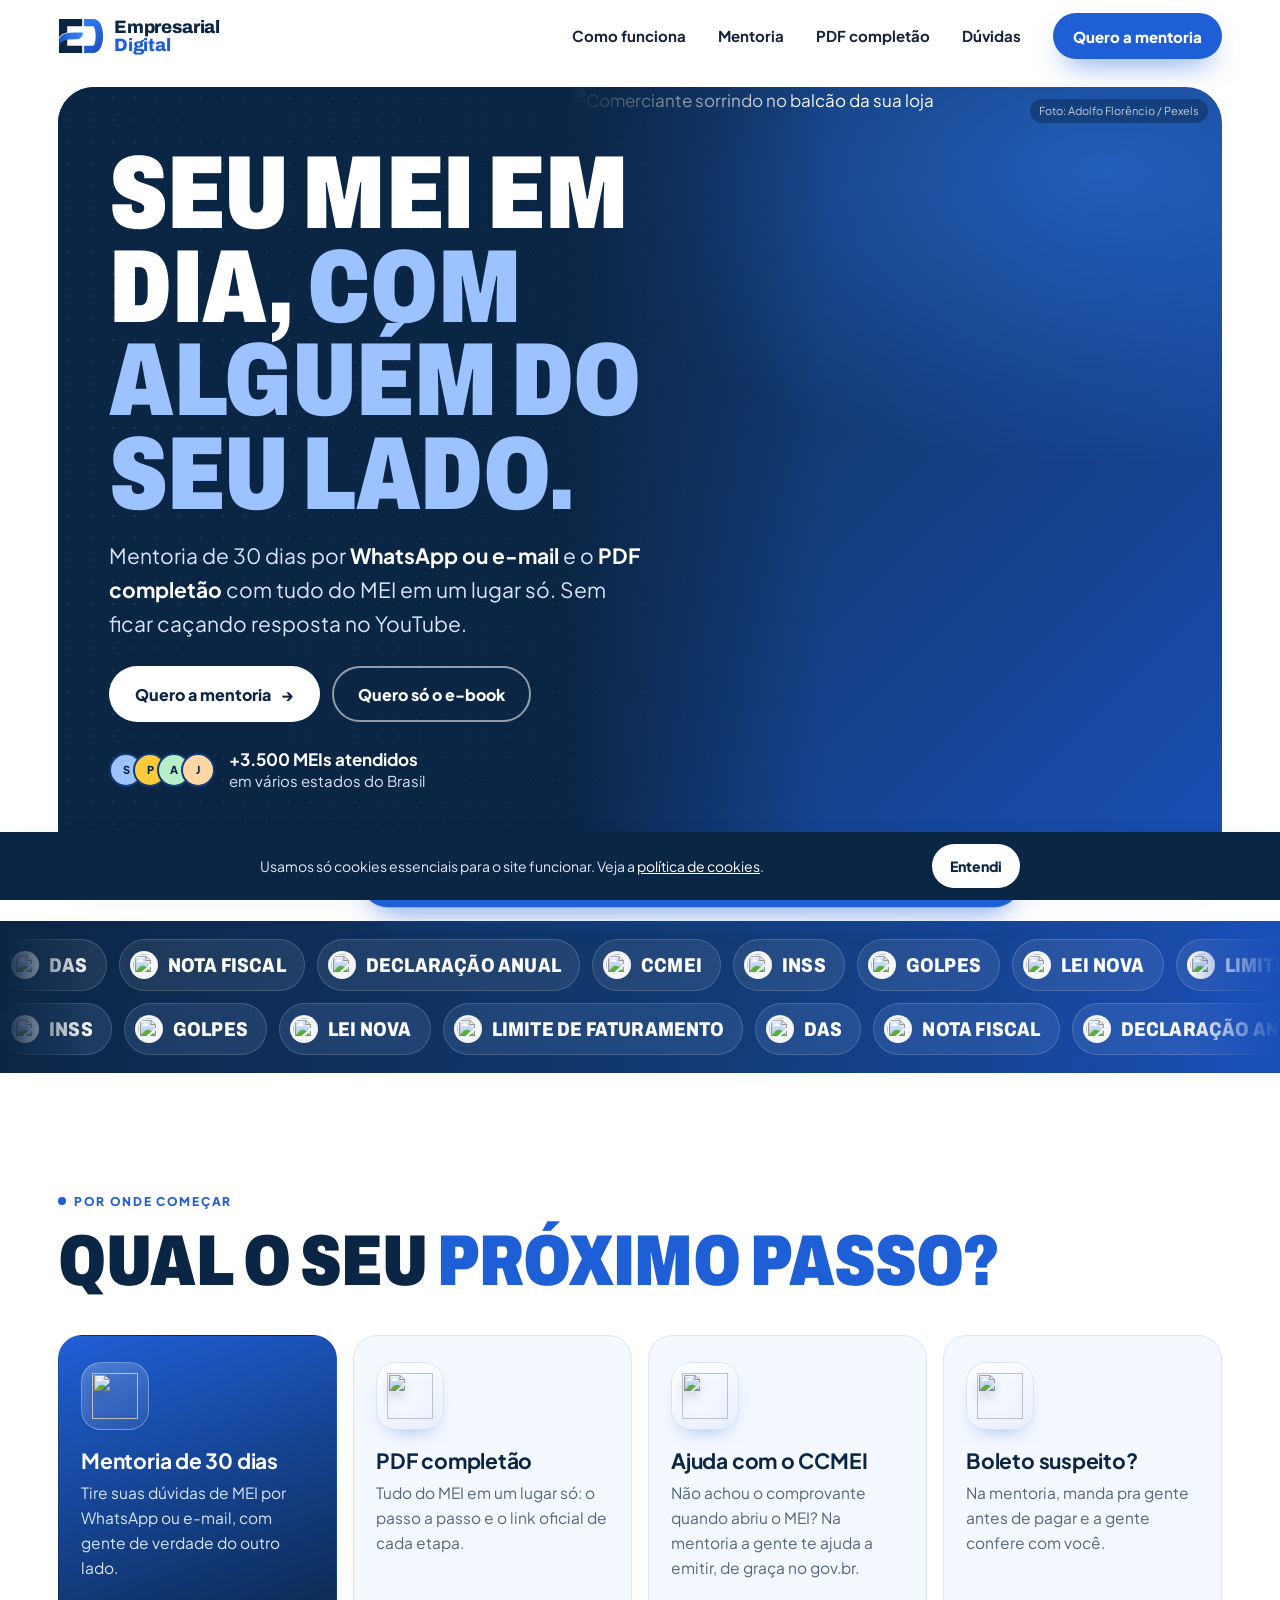
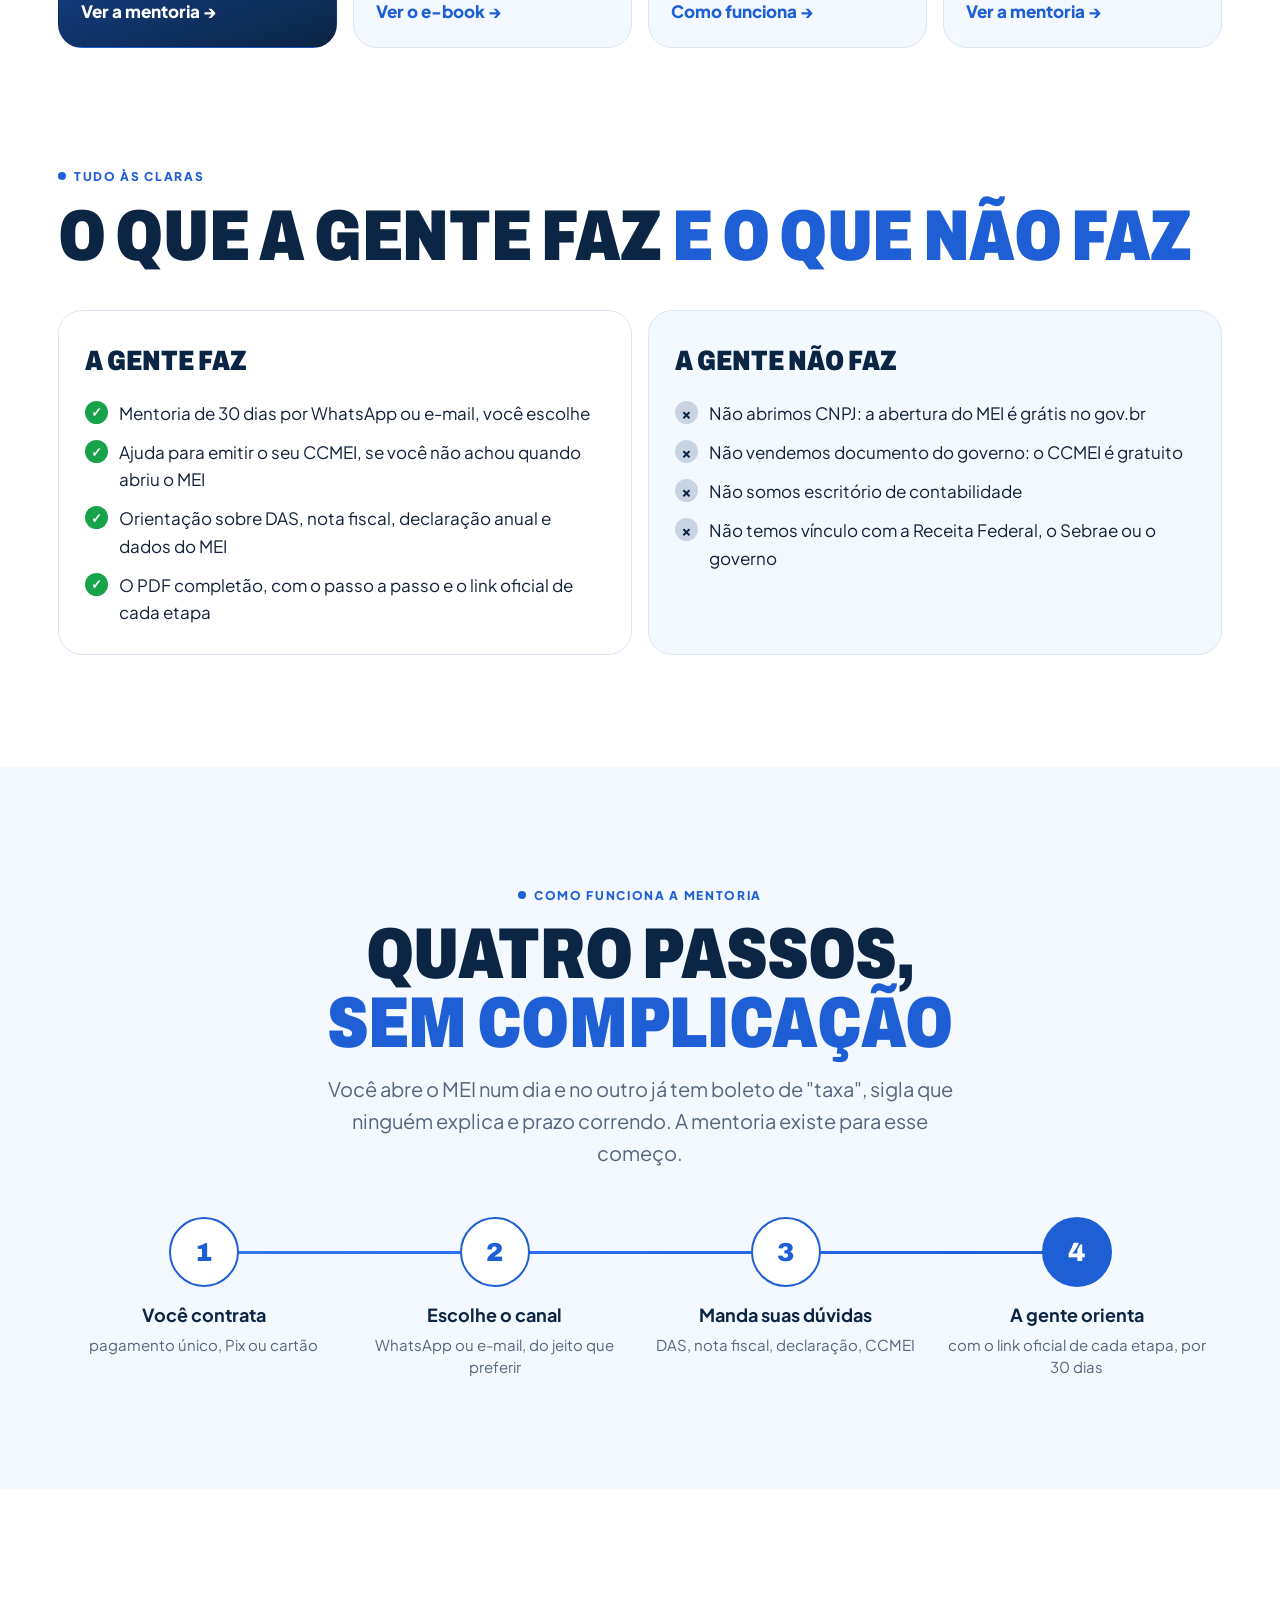
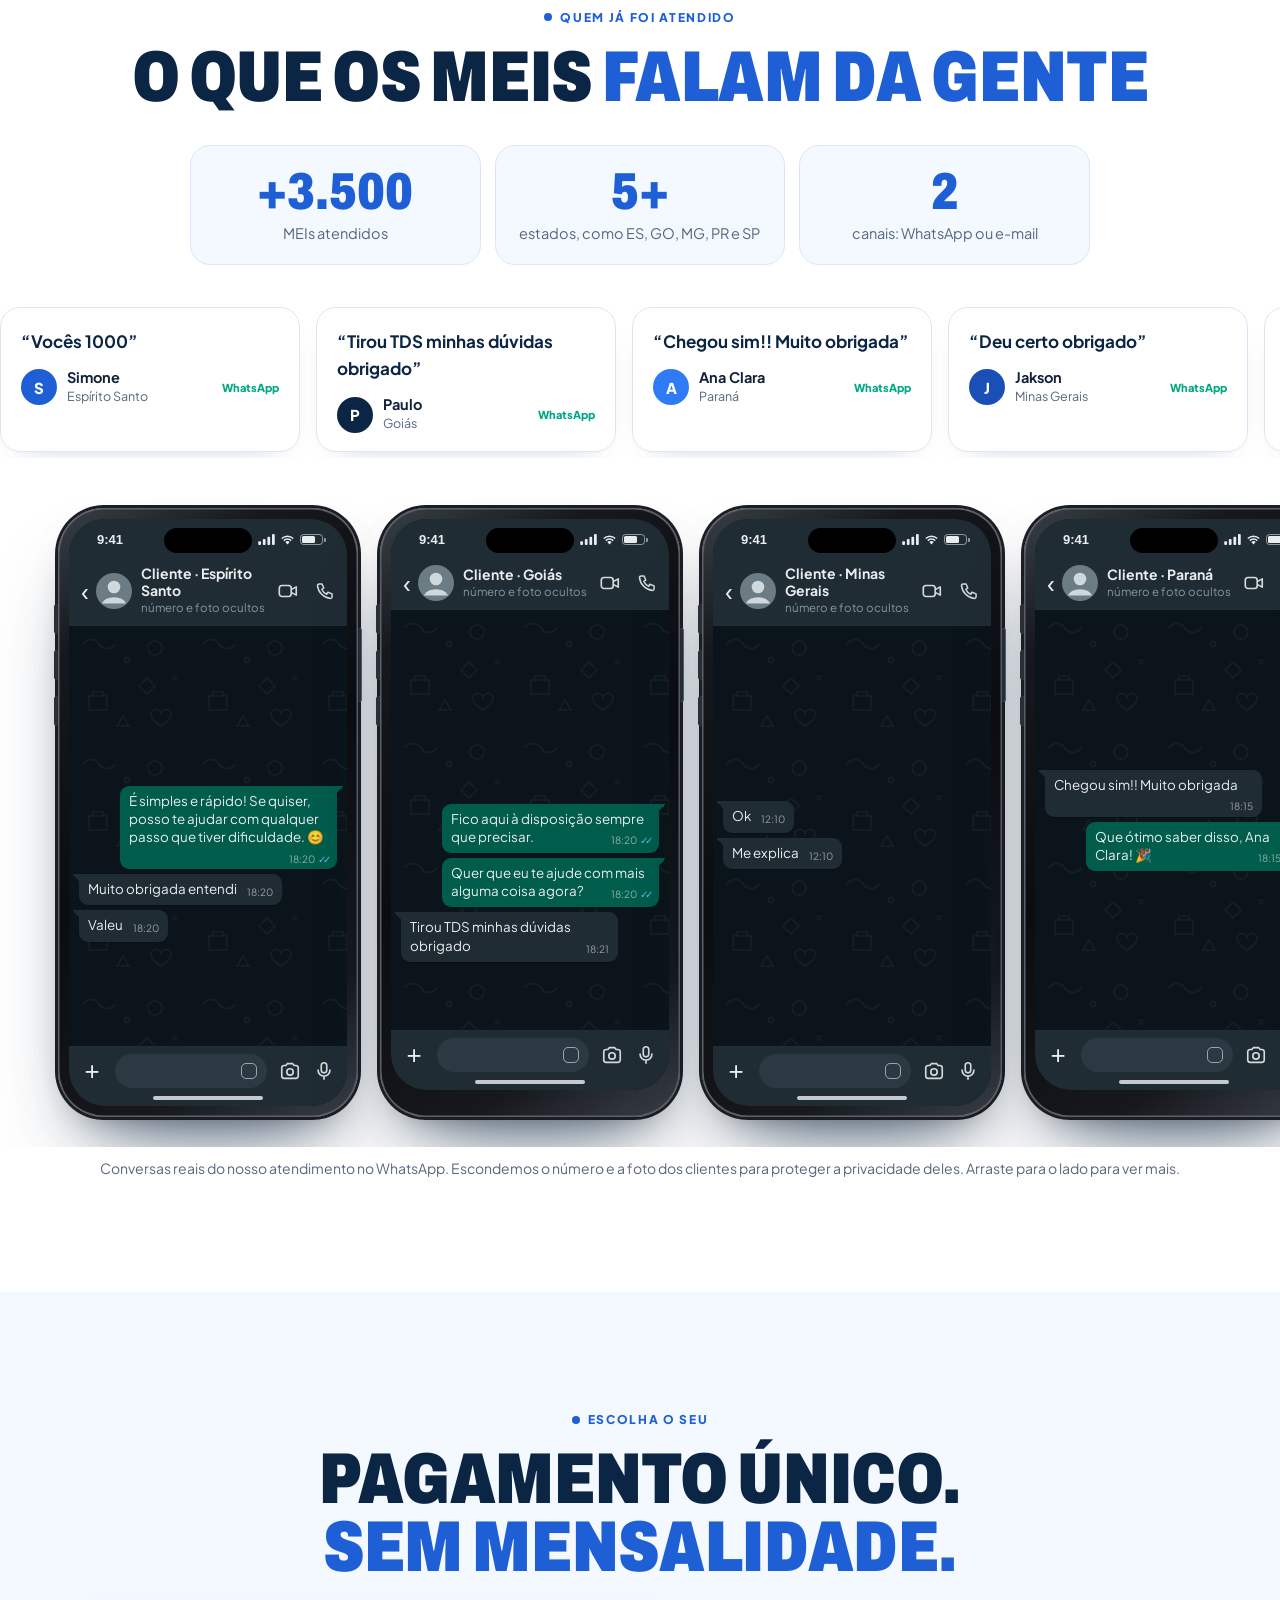
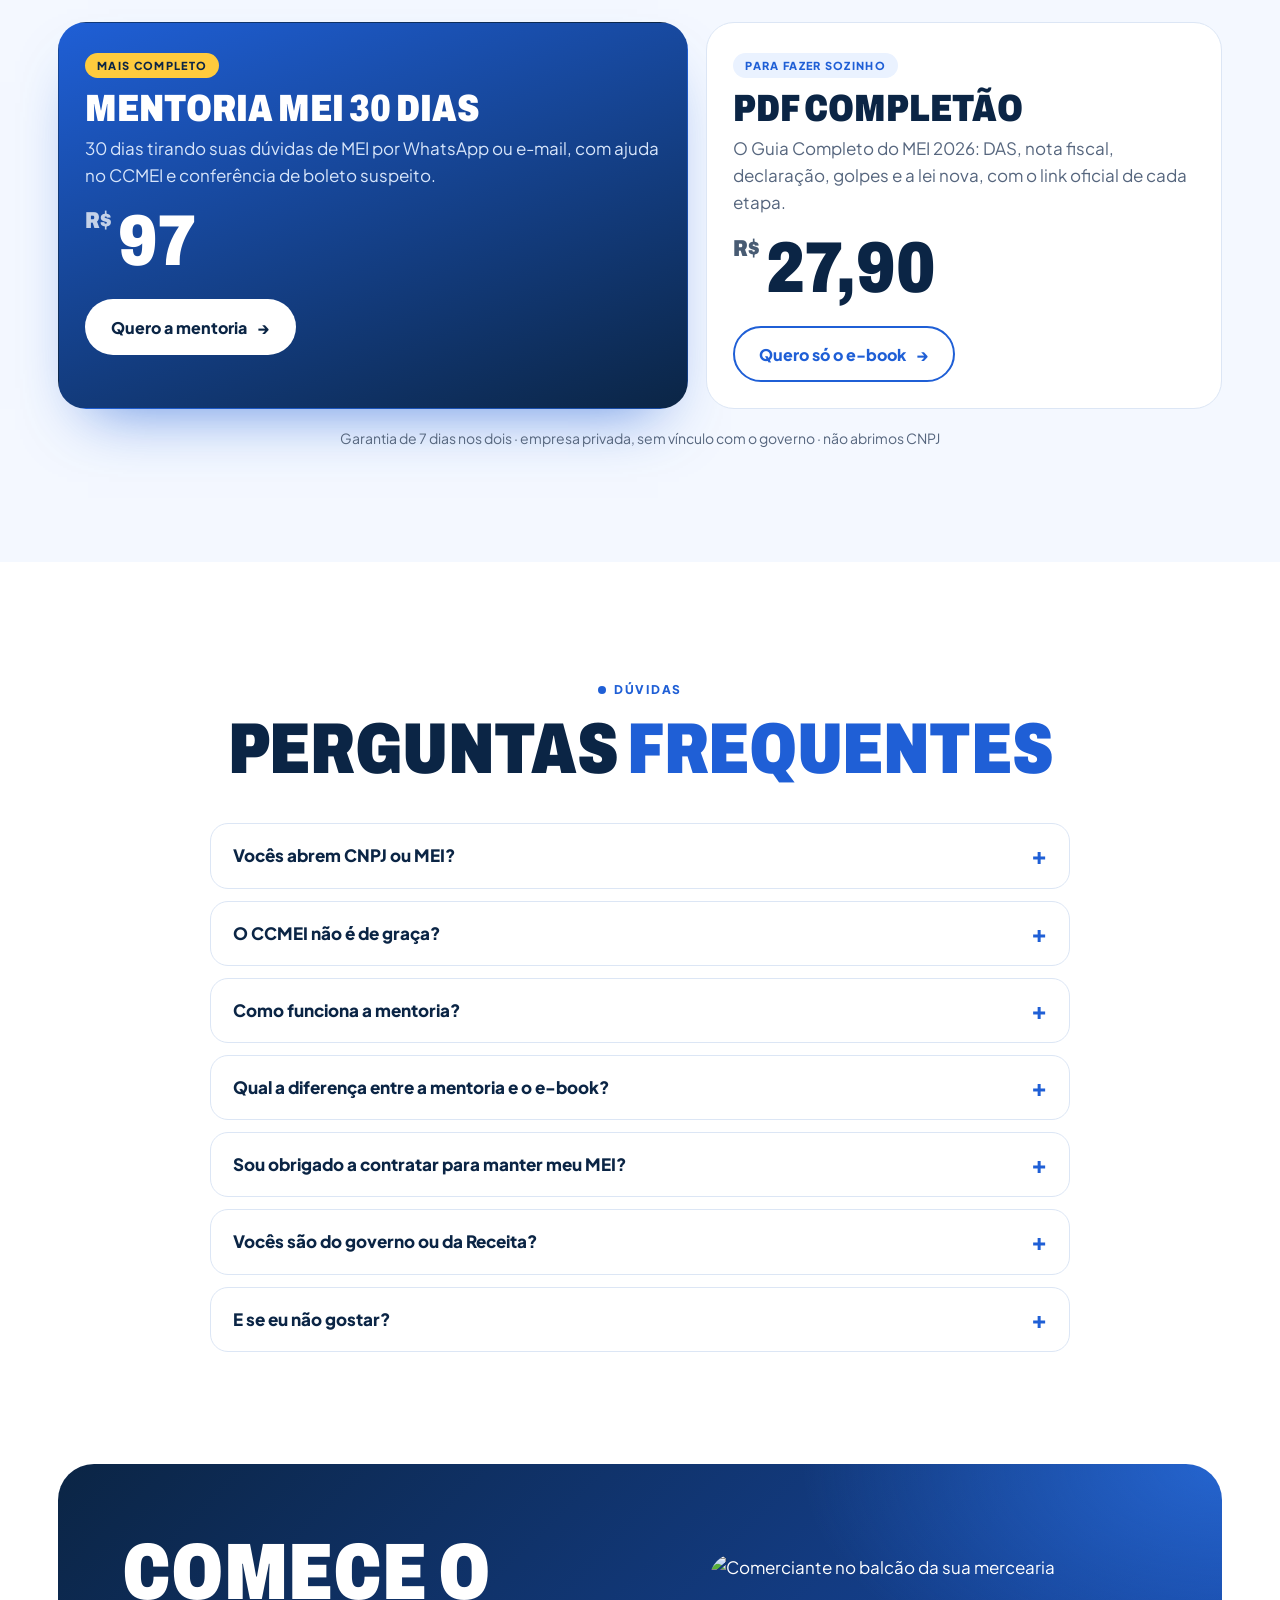
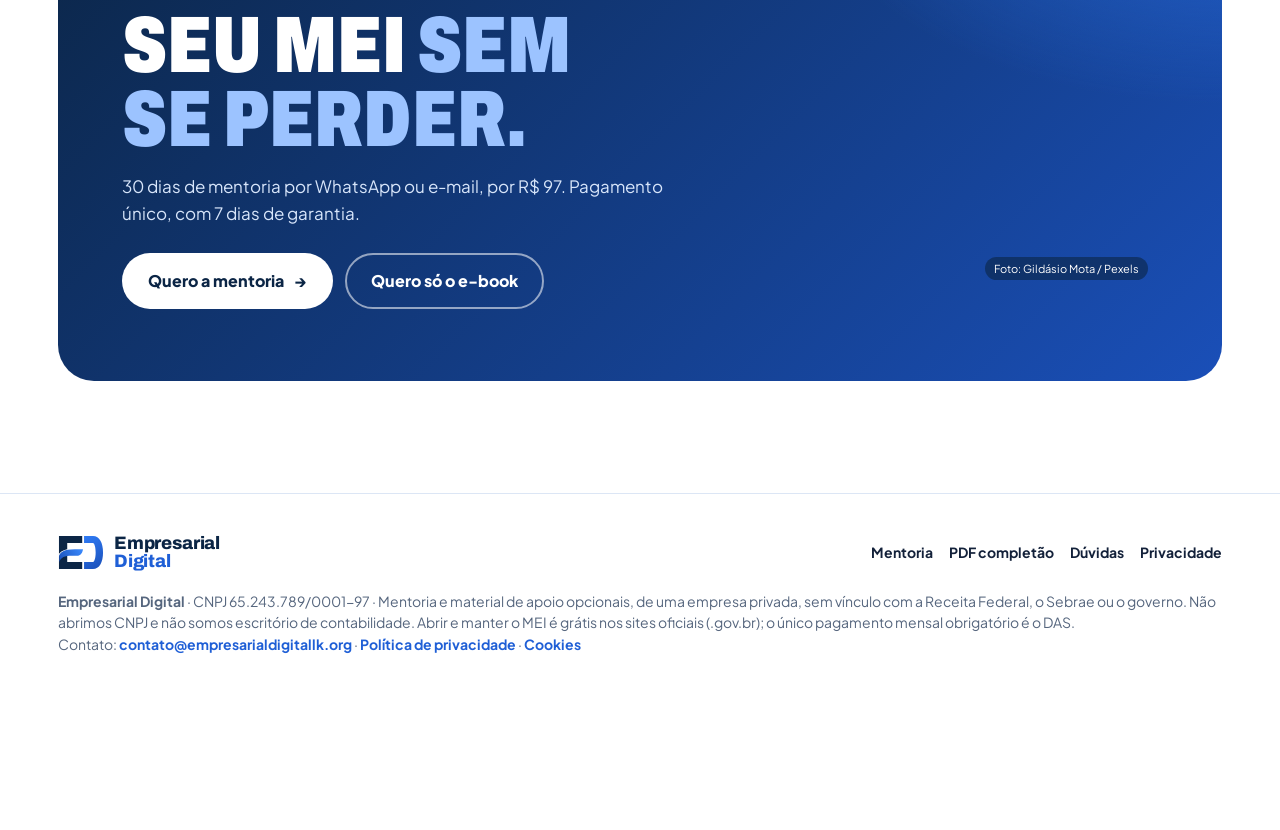
==== commit 854b091d: "Ajustes: CNPJ no rodape e na privacidade, +3.500 MEIs, icones 3D, faixa de temas nova, celular reali" ====
--- a/index.html
+++ b/index.html
@@ -13,7 +13,7 @@
 <link rel="preconnect" href="https://fonts.gstatic.com" crossorigin>
 <link rel="preconnect" href="https://images.pexels.com">
 <link href="https://fonts.googleapis.com/css2?family=Archivo:wdth,wght@75..100,700..900&family=Plus+Jakarta+Sans:wght@400;500;600;700;800&display=swap" rel="stylesheet">
-<link rel="stylesheet" href="/assets/site.css?v=6">
+<link rel="stylesheet" href="/assets/site.css?v=7">
 <script>document.documentElement.classList.add("js")</script>
 </head>
 <body data-pagina="inicio">
@@ -47,17 +47,17 @@
         </div>
         <div class="prova">
           <div class="bolinhas" aria-hidden="true"><i style="background:#9CC3FF">S</i><i style="background:#FFCB3D">P</i><i style="background:#B6F0C9">A</i><i style="background:#FFD6A5">J</i></div>
-          <p><b>+300 MEIs atendidos</b><br>em vários estados do Brasil</p>
+          <p><b>+3.500 MEIs atendidos</b><br>em vários estados do Brasil</p>
         </div>
       </div>
     </div>
   </div>
 </section>
 
-<div class="temas" aria-hidden="true"><div class="trilho">
-  <span>DAS</span><span>Nota fiscal</span><span>Declaração anual</span><span>CCMEI</span><span>INSS</span><span>Golpes</span><span>Lei nova</span><span>Limite de faturamento</span>
-  <span>DAS</span><span>Nota fiscal</span><span>Declaração anual</span><span>CCMEI</span><span>INSS</span><span>Golpes</span><span>Lei nova</span><span>Limite de faturamento</span>
-</div></div>
+<div class="temas" aria-hidden="true">
+  <div class="trilho"><span class="pill"><img src="https://cdn.jsdelivr.net/gh/microsoft/fluentui-emoji@main/assets/Money%20bag/3D/money_bag_3d.png" alt="" width="26" height="26" loading="lazy">DAS</span><span class="pill"><img src="https://cdn.jsdelivr.net/gh/microsoft/fluentui-emoji@main/assets/Receipt/3D/receipt_3d.png" alt="" width="26" height="26" loading="lazy">Nota fiscal</span><span class="pill"><img src="https://cdn.jsdelivr.net/gh/microsoft/fluentui-emoji@main/assets/Spiral%20calendar/3D/spiral_calendar_3d.png" alt="" width="26" height="26" loading="lazy">Declaração anual</span><span class="pill"><img src="https://cdn.jsdelivr.net/gh/microsoft/fluentui-emoji@main/assets/Page%20facing%20up/3D/page_facing_up_3d.png" alt="" width="26" height="26" loading="lazy">CCMEI</span><span class="pill"><img src="https://cdn.jsdelivr.net/gh/microsoft/fluentui-emoji@main/assets/Shield/3D/shield_3d.png" alt="" width="26" height="26" loading="lazy">INSS</span><span class="pill"><img src="https://cdn.jsdelivr.net/gh/microsoft/fluentui-emoji@main/assets/Magnifying%20glass%20tilted%20left/3D/magnifying_glass_tilted_left_3d.png" alt="" width="26" height="26" loading="lazy">Golpes</span><span class="pill"><img src="https://cdn.jsdelivr.net/gh/microsoft/fluentui-emoji@main/assets/Open%20book/3D/open_book_3d.png" alt="" width="26" height="26" loading="lazy">Lei nova</span><span class="pill"><img src="https://cdn.jsdelivr.net/gh/microsoft/fluentui-emoji@main/assets/Bar%20chart/3D/bar_chart_3d.png" alt="" width="26" height="26" loading="lazy">Limite de faturamento</span><span class="pill"><img src="https://cdn.jsdelivr.net/gh/microsoft/fluentui-emoji@main/assets/Money%20bag/3D/money_bag_3d.png" alt="" width="26" height="26" loading="lazy">DAS</span><span class="pill"><img src="https://cdn.jsdelivr.net/gh/microsoft/fluentui-emoji@main/assets/Receipt/3D/receipt_3d.png" alt="" width="26" height="26" loading="lazy">Nota fiscal</span><span class="pill"><img src="https://cdn.jsdelivr.net/gh/microsoft/fluentui-emoji@main/assets/Spiral%20calendar/3D/spiral_calendar_3d.png" alt="" width="26" height="26" loading="lazy">Declaração anual</span><span class="pill"><img src="https://cdn.jsdelivr.net/gh/microsoft/fluentui-emoji@main/assets/Page%20facing%20up/3D/page_facing_up_3d.png" alt="" width="26" height="26" loading="lazy">CCMEI</span><span class="pill"><img src="https://cdn.jsdelivr.net/gh/microsoft/fluentui-emoji@main/assets/Shield/3D/shield_3d.png" alt="" width="26" height="26" loading="lazy">INSS</span><span class="pill"><img src="https://cdn.jsdelivr.net/gh/microsoft/fluentui-emoji@main/assets/Magnifying%20glass%20tilted%20left/3D/magnifying_glass_tilted_left_3d.png" alt="" width="26" height="26" loading="lazy">Golpes</span><span class="pill"><img src="https://cdn.jsdelivr.net/gh/microsoft/fluentui-emoji@main/assets/Open%20book/3D/open_book_3d.png" alt="" width="26" height="26" loading="lazy">Lei nova</span><span class="pill"><img src="https://cdn.jsdelivr.net/gh/microsoft/fluentui-emoji@main/assets/Bar%20chart/3D/bar_chart_3d.png" alt="" width="26" height="26" loading="lazy">Limite de faturamento</span></div>
+  <div class="trilho volta"><span class="pill"><img src="https://cdn.jsdelivr.net/gh/microsoft/fluentui-emoji@main/assets/Shield/3D/shield_3d.png" alt="" width="26" height="26" loading="lazy">INSS</span><span class="pill"><img src="https://cdn.jsdelivr.net/gh/microsoft/fluentui-emoji@main/assets/Magnifying%20glass%20tilted%20left/3D/magnifying_glass_tilted_left_3d.png" alt="" width="26" height="26" loading="lazy">Golpes</span><span class="pill"><img src="https://cdn.jsdelivr.net/gh/microsoft/fluentui-emoji@main/assets/Open%20book/3D/open_book_3d.png" alt="" width="26" height="26" loading="lazy">Lei nova</span><span class="pill"><img src="https://cdn.jsdelivr.net/gh/microsoft/fluentui-emoji@main/assets/Bar%20chart/3D/bar_chart_3d.png" alt="" width="26" height="26" loading="lazy">Limite de faturamento</span><span class="pill"><img src="https://cdn.jsdelivr.net/gh/microsoft/fluentui-emoji@main/assets/Money%20bag/3D/money_bag_3d.png" alt="" width="26" height="26" loading="lazy">DAS</span><span class="pill"><img src="https://cdn.jsdelivr.net/gh/microsoft/fluentui-emoji@main/assets/Receipt/3D/receipt_3d.png" alt="" width="26" height="26" loading="lazy">Nota fiscal</span><span class="pill"><img src="https://cdn.jsdelivr.net/gh/microsoft/fluentui-emoji@main/assets/Spiral%20calendar/3D/spiral_calendar_3d.png" alt="" width="26" height="26" loading="lazy">Declaração anual</span><span class="pill"><img src="https://cdn.jsdelivr.net/gh/microsoft/fluentui-emoji@main/assets/Page%20facing%20up/3D/page_facing_up_3d.png" alt="" width="26" height="26" loading="lazy">CCMEI</span><span class="pill"><img src="https://cdn.jsdelivr.net/gh/microsoft/fluentui-emoji@main/assets/Shield/3D/shield_3d.png" alt="" width="26" height="26" loading="lazy">INSS</span><span class="pill"><img src="https://cdn.jsdelivr.net/gh/microsoft/fluentui-emoji@main/assets/Magnifying%20glass%20tilted%20left/3D/magnifying_glass_tilted_left_3d.png" alt="" width="26" height="26" loading="lazy">Golpes</span><span class="pill"><img src="https://cdn.jsdelivr.net/gh/microsoft/fluentui-emoji@main/assets/Open%20book/3D/open_book_3d.png" alt="" width="26" height="26" loading="lazy">Lei nova</span><span class="pill"><img src="https://cdn.jsdelivr.net/gh/microsoft/fluentui-emoji@main/assets/Bar%20chart/3D/bar_chart_3d.png" alt="" width="26" height="26" loading="lazy">Limite de faturamento</span><span class="pill"><img src="https://cdn.jsdelivr.net/gh/microsoft/fluentui-emoji@main/assets/Money%20bag/3D/money_bag_3d.png" alt="" width="26" height="26" loading="lazy">DAS</span><span class="pill"><img src="https://cdn.jsdelivr.net/gh/microsoft/fluentui-emoji@main/assets/Receipt/3D/receipt_3d.png" alt="" width="26" height="26" loading="lazy">Nota fiscal</span><span class="pill"><img src="https://cdn.jsdelivr.net/gh/microsoft/fluentui-emoji@main/assets/Spiral%20calendar/3D/spiral_calendar_3d.png" alt="" width="26" height="26" loading="lazy">Declaração anual</span><span class="pill"><img src="https://cdn.jsdelivr.net/gh/microsoft/fluentui-emoji@main/assets/Page%20facing%20up/3D/page_facing_up_3d.png" alt="" width="26" height="26" loading="lazy">CCMEI</span></div>
+</div>
 
 <section class="bloco" id="proximo">
   <div class="miolo">
@@ -65,26 +65,22 @@
     <h2 class="titulo sobe d1" style="margin-top:14px">Qual o seu <em>próximo passo?</em></h2>
     <div class="passos4">
       <a class="cartao destaque sobe" href="/mentoria">
-        <span class="ic"><svg viewBox="0 0 24 24" fill="none" stroke-width="1.9" stroke-linecap="round" stroke-linejoin="round"><path d="M21 12a8 8 0 0 1-11.6 7.1L4 20l1-4.6A8 8 0 1 1 21 12z"/><path d="M8.5 11h7M8.5 14h4"/></svg></span>
-        <h3>Mentoria de 30 dias</h3>
+        <span class="ic ic3d"><img src="https://cdn.jsdelivr.net/gh/microsoft/fluentui-emoji@main/assets/Speech%20balloon/3D/speech_balloon_3d.png" alt="" width="48" height="48" loading="lazy"></span><h3>Mentoria de 30 dias</h3>
         <p>Tire suas dúvidas de MEI por WhatsApp ou e-mail, com gente de verdade do outro lado.</p>
         <span class="ir">Ver a mentoria →</span>
       </a>
       <a class="cartao sobe d1" href="/ebook">
-        <span class="ic"><svg viewBox="0 0 24 24" fill="none" stroke-width="1.9" stroke-linecap="round" stroke-linejoin="round"><path d="M7 3h7l5 5v12a1 1 0 0 1-1 1H7a1 1 0 0 1-1-1V4a1 1 0 0 1 1-1z"/><path d="M14 3v5h5M9 13h6M9 17h4"/></svg></span>
-        <h3>PDF completão</h3>
+        <span class="ic ic3d"><img src="https://cdn.jsdelivr.net/gh/microsoft/fluentui-emoji@main/assets/Page%20facing%20up/3D/page_facing_up_3d.png" alt="" width="48" height="48" loading="lazy"></span><h3>PDF completão</h3>
         <p>Tudo do MEI em um lugar só: o passo a passo e o link oficial de cada etapa.</p>
         <span class="ir">Ver o e-book →</span>
       </a>
       <a class="cartao sobe d2" href="/mentoria#ccmei">
-        <span class="ic"><svg viewBox="0 0 24 24" fill="none" stroke-width="1.9" stroke-linecap="round" stroke-linejoin="round"><path d="M12 3l8 3v6c0 4.5-3.4 8.2-8 9-4.6-.8-8-4.5-8-9V6z"/><path d="M9 12l2 2 4-4"/></svg></span>
-        <h3>Ajuda com o CCMEI</h3>
+        <span class="ic ic3d"><img src="https://cdn.jsdelivr.net/gh/microsoft/fluentui-emoji@main/assets/Shield/3D/shield_3d.png" alt="" width="48" height="48" loading="lazy"></span><h3>Ajuda com o CCMEI</h3>
         <p>Não achou o comprovante quando abriu o MEI? Na mentoria a gente te ajuda a emitir, de graça no gov.br.</p>
         <span class="ir">Como funciona →</span>
       </a>
       <a class="cartao sobe d3" href="/mentoria">
-        <span class="ic"><svg viewBox="0 0 24 24" fill="none" stroke-width="1.9" stroke-linecap="round" stroke-linejoin="round"><circle cx="11" cy="11" r="6"/><path d="M20 20l-4.5-4.5M11 8v3.5M11 14h.01"/></svg></span>
-        <h3>Boleto suspeito?</h3>
+        <span class="ic ic3d"><img src="https://cdn.jsdelivr.net/gh/microsoft/fluentui-emoji@main/assets/Magnifying%20glass%20tilted%20left/3D/magnifying_glass_tilted_left_3d.png" alt="" width="48" height="48" loading="lazy"></span><h3>Boleto suspeito?</h3>
         <p>Na mentoria, manda pra gente antes de pagar e a gente confere com você.</p>
         <span class="ir">Ver a mentoria →</span>
       </a>
@@ -138,7 +134,7 @@
     <span class="etiqueta sobe">Quem já foi atendido</span>
     <h2 class="titulo sobe d1" style="margin-top:14px">O que os MEIs <em>falam da gente</em></h2>
     <div class="numeros">
-      <div class="numero sobe"><b>+300</b><span>MEIs atendidos</span></div>
+      <div class="numero sobe"><b>+3.500</b><span>MEIs atendidos</span></div>
       <div class="numero sobe d1"><b>5+</b><span>estados, como ES, GO, MG, PR e SP</span></div>
       <div class="numero sobe d2"><b>2</b><span>canais: WhatsApp ou e-mail</span></div>
     </div>
@@ -160,8 +156,8 @@
     </div>
   </div>
   <div class="vitrine" tabindex="0" aria-label="Conversas reais do atendimento, role para o lado">
-    <div class="cel anima"><div class="tela">
-      <div class="zap-topo"><span class="volta">‹</span><span class="foto"></span><div><b>Cliente · Espírito Santo</b><small>número e foto ocultos</small></div><span class="ic" aria-hidden="true">▢ ✆</span></div>
+    <div class="cel anima"><div class="tela"><div class="ios-status" aria-hidden="true"><span class="hora">9:41</span><span class="ilha"></span><span class="sinais"><svg viewBox="0 0 18 12" width="17" height="11"><rect x="0" y="8" width="3" height="4" rx="1"/><rect x="5" y="5.5" width="3" height="6.5" rx="1"/><rect x="10" y="3" width="3" height="9" rx="1"/><rect x="15" y="0" width="3" height="12" rx="1"/></svg><svg viewBox="0 0 16 12" width="15" height="11"><path d="M8 11.5 5.6 8.8a3.4 3.4 0 0 1 4.8 0zM3.4 6.6a6.6 6.6 0 0 1 9.2 0l-1.1 1.2a5 5 0 0 0-7 0zM1.2 4.3a9.8 9.8 0 0 1 13.6 0l-1.1 1.2a8.2 8.2 0 0 0-11.4 0z"/></svg><span class="bat"><i></i></span></span></div>
+      <div class="zap-topo"><span class="volta">‹</span><span class="foto" aria-hidden="true"><svg viewBox="0 0 40 40"><circle cx="20" cy="20" r="20" fill="#6B7C85"/><circle cx="20" cy="15.5" r="7" fill="#CFD8DC"/><path d="M6.5 34a14.5 11 0 0 1 27 0" fill="#CFD8DC"/></svg></span><div><b>Cliente · Espírito Santo</b><small>número e foto ocultos</small></div><span class="ic" aria-hidden="true"><svg viewBox="0 0 24 24" width="22" height="22" fill="none" stroke="currentColor" stroke-width="1.8" stroke-linejoin="round"><rect x="2.5" y="6" width="13" height="12" rx="3"/><path d="M15.5 10.5 21 7.5v9l-5.5-3"/></svg><svg viewBox="0 0 24 24" width="20" height="20" fill="none" stroke="currentColor" stroke-width="1.8" stroke-linejoin="round"><path d="M5 3.5h3.5l2 5-2.4 1.5a11 11 0 0 0 5.9 5.9l1.5-2.4 5 2v3.5a2 2 0 0 1-2 2A17.5 17.5 0 0 1 3 5.5a2 2 0 0 1 2-2z"/></svg></span></div>
       <div class="zap-chat">
         <div class="zm out">É simples e rápido! Se quiser, posso te ajudar com qualquer passo que tiver dificuldade. 😊<small>18:20<i>✓✓</i></small></div>
         <div class="zm in">Muito obrigada entendi<small>18:20</small></div>
@@ -169,40 +165,40 @@
         <div class="zm in">Vocês 1000<small>18:20</small></div>
         <div class="zm out">Fico muito feliz em ajudar, Simone! 😊<small>18:21<i>✓✓</i></small></div>
       </div>
-      <div class="zap-rodape" aria-hidden="true"><span></span><i></i></div>
-    </div></div>
-    <div class="cel anima"><div class="tela">
-      <div class="zap-topo"><span class="volta">‹</span><span class="foto"></span><div><b>Cliente · Goiás</b><small>número e foto ocultos</small></div><span class="ic" aria-hidden="true">▢ ✆</span></div>
+      <div class="zap-rodape" aria-hidden="true"><b>+</b><span><i></i></span><svg viewBox="0 0 24 24" width="22" height="22" fill="none" stroke="currentColor" stroke-width="1.8" stroke-linejoin="round"><path d="M3 8.5A2.5 2.5 0 0 1 5.5 6h2l1.5-2h6l1.5 2h2A2.5 2.5 0 0 1 21 8.5v9a2.5 2.5 0 0 1-2.5 2.5h-13A2.5 2.5 0 0 1 3 17.5z"/><circle cx="12" cy="13" r="3.5"/></svg><svg viewBox="0 0 24 24" width="22" height="22" fill="none" stroke="currentColor" stroke-width="1.8" stroke-linecap="round"><rect x="9" y="3" width="6" height="11" rx="3"/><path d="M5.5 11a6.5 6.5 0 0 0 13 0M12 17.5V21"/></svg></div>
+    </div></div>
+    <div class="cel anima"><div class="tela"><div class="ios-status" aria-hidden="true"><span class="hora">9:41</span><span class="ilha"></span><span class="sinais"><svg viewBox="0 0 18 12" width="17" height="11"><rect x="0" y="8" width="3" height="4" rx="1"/><rect x="5" y="5.5" width="3" height="6.5" rx="1"/><rect x="10" y="3" width="3" height="9" rx="1"/><rect x="15" y="0" width="3" height="12" rx="1"/></svg><svg viewBox="0 0 16 12" width="15" height="11"><path d="M8 11.5 5.6 8.8a3.4 3.4 0 0 1 4.8 0zM3.4 6.6a6.6 6.6 0 0 1 9.2 0l-1.1 1.2a5 5 0 0 0-7 0zM1.2 4.3a9.8 9.8 0 0 1 13.6 0l-1.1 1.2a8.2 8.2 0 0 0-11.4 0z"/></svg><span class="bat"><i></i></span></span></div>
+      <div class="zap-topo"><span class="volta">‹</span><span class="foto" aria-hidden="true"><svg viewBox="0 0 40 40"><circle cx="20" cy="20" r="20" fill="#6B7C85"/><circle cx="20" cy="15.5" r="7" fill="#CFD8DC"/><path d="M6.5 34a14.5 11 0 0 1 27 0" fill="#CFD8DC"/></svg></span><div><b>Cliente · Goiás</b><small>número e foto ocultos</small></div><span class="ic" aria-hidden="true"><svg viewBox="0 0 24 24" width="22" height="22" fill="none" stroke="currentColor" stroke-width="1.8" stroke-linejoin="round"><rect x="2.5" y="6" width="13" height="12" rx="3"/><path d="M15.5 10.5 21 7.5v9l-5.5-3"/></svg><svg viewBox="0 0 24 24" width="20" height="20" fill="none" stroke="currentColor" stroke-width="1.8" stroke-linejoin="round"><path d="M5 3.5h3.5l2 5-2.4 1.5a11 11 0 0 0 5.9 5.9l1.5-2.4 5 2v3.5a2 2 0 0 1-2 2A17.5 17.5 0 0 1 3 5.5a2 2 0 0 1 2-2z"/></svg></span></div>
       <div class="zap-chat">
         <div class="zm out">Fico aqui à disposição sempre que precisar.<small>18:20<i>✓✓</i></small></div>
         <div class="zm out">Quer que eu te ajude com mais alguma coisa agora?<small>18:20<i>✓✓</i></small></div>
         <div class="zm in">Tirou TDS minhas dúvidas obrigado<small>18:21</small></div>
         <div class="zm out">Que bom que consegui te ajudar! 🎉<small>18:21<i>✓✓</i></small></div>
       </div>
-      <div class="zap-rodape" aria-hidden="true"><span></span><i></i></div>
-    </div></div>
-    <div class="cel anima"><div class="tela">
-      <div class="zap-topo"><span class="volta">‹</span><span class="foto"></span><div><b>Cliente · Minas Gerais</b><small>número e foto ocultos</small></div><span class="ic" aria-hidden="true">▢ ✆</span></div>
+      <div class="zap-rodape" aria-hidden="true"><b>+</b><span><i></i></span><svg viewBox="0 0 24 24" width="22" height="22" fill="none" stroke="currentColor" stroke-width="1.8" stroke-linejoin="round"><path d="M3 8.5A2.5 2.5 0 0 1 5.5 6h2l1.5-2h6l1.5 2h2A2.5 2.5 0 0 1 21 8.5v9a2.5 2.5 0 0 1-2.5 2.5h-13A2.5 2.5 0 0 1 3 17.5z"/><circle cx="12" cy="13" r="3.5"/></svg><svg viewBox="0 0 24 24" width="22" height="22" fill="none" stroke="currentColor" stroke-width="1.8" stroke-linecap="round"><rect x="9" y="3" width="6" height="11" rx="3"/><path d="M5.5 11a6.5 6.5 0 0 0 13 0M12 17.5V21"/></svg></div>
+    </div></div>
+    <div class="cel anima"><div class="tela"><div class="ios-status" aria-hidden="true"><span class="hora">9:41</span><span class="ilha"></span><span class="sinais"><svg viewBox="0 0 18 12" width="17" height="11"><rect x="0" y="8" width="3" height="4" rx="1"/><rect x="5" y="5.5" width="3" height="6.5" rx="1"/><rect x="10" y="3" width="3" height="9" rx="1"/><rect x="15" y="0" width="3" height="12" rx="1"/></svg><svg viewBox="0 0 16 12" width="15" height="11"><path d="M8 11.5 5.6 8.8a3.4 3.4 0 0 1 4.8 0zM3.4 6.6a6.6 6.6 0 0 1 9.2 0l-1.1 1.2a5 5 0 0 0-7 0zM1.2 4.3a9.8 9.8 0 0 1 13.6 0l-1.1 1.2a8.2 8.2 0 0 0-11.4 0z"/></svg><span class="bat"><i></i></span></span></div>
+      <div class="zap-topo"><span class="volta">‹</span><span class="foto" aria-hidden="true"><svg viewBox="0 0 40 40"><circle cx="20" cy="20" r="20" fill="#6B7C85"/><circle cx="20" cy="15.5" r="7" fill="#CFD8DC"/><path d="M6.5 34a14.5 11 0 0 1 27 0" fill="#CFD8DC"/></svg></span><div><b>Cliente · Minas Gerais</b><small>número e foto ocultos</small></div><span class="ic" aria-hidden="true"><svg viewBox="0 0 24 24" width="22" height="22" fill="none" stroke="currentColor" stroke-width="1.8" stroke-linejoin="round"><rect x="2.5" y="6" width="13" height="12" rx="3"/><path d="M15.5 10.5 21 7.5v9l-5.5-3"/></svg><svg viewBox="0 0 24 24" width="20" height="20" fill="none" stroke="currentColor" stroke-width="1.8" stroke-linejoin="round"><path d="M5 3.5h3.5l2 5-2.4 1.5a11 11 0 0 0 5.9 5.9l1.5-2.4 5 2v3.5a2 2 0 0 1-2 2A17.5 17.5 0 0 1 3 5.5a2 2 0 0 1 2-2z"/></svg></span></div>
       <div class="zap-chat">
         <div class="zm in">Ok<small>12:10</small></div>
         <div class="zm in">Me explica<small>12:10</small></div>
         <div class="zm out">Claro, Thatiani! Vou te explicar como baixar o seu Certificado MEI — esse é o documento oficial que comprova que seu MEI está ativo. E o melhor: é totalmente gratuito! 📋<small>12:11<i>✓✓</i></small></div>
         <div class="zm out">Siga esses passos:<small>12:11<i>✓✓</i></small></div>
       </div>
-      <div class="zap-rodape" aria-hidden="true"><span></span><i></i></div>
-    </div></div>
-    <div class="cel anima"><div class="tela">
-      <div class="zap-topo"><span class="volta">‹</span><span class="foto"></span><div><b>Cliente · Paraná</b><small>número e foto ocultos</small></div><span class="ic" aria-hidden="true">▢ ✆</span></div>
+      <div class="zap-rodape" aria-hidden="true"><b>+</b><span><i></i></span><svg viewBox="0 0 24 24" width="22" height="22" fill="none" stroke="currentColor" stroke-width="1.8" stroke-linejoin="round"><path d="M3 8.5A2.5 2.5 0 0 1 5.5 6h2l1.5-2h6l1.5 2h2A2.5 2.5 0 0 1 21 8.5v9a2.5 2.5 0 0 1-2.5 2.5h-13A2.5 2.5 0 0 1 3 17.5z"/><circle cx="12" cy="13" r="3.5"/></svg><svg viewBox="0 0 24 24" width="22" height="22" fill="none" stroke="currentColor" stroke-width="1.8" stroke-linecap="round"><rect x="9" y="3" width="6" height="11" rx="3"/><path d="M5.5 11a6.5 6.5 0 0 0 13 0M12 17.5V21"/></svg></div>
+    </div></div>
+    <div class="cel anima"><div class="tela"><div class="ios-status" aria-hidden="true"><span class="hora">9:41</span><span class="ilha"></span><span class="sinais"><svg viewBox="0 0 18 12" width="17" height="11"><rect x="0" y="8" width="3" height="4" rx="1"/><rect x="5" y="5.5" width="3" height="6.5" rx="1"/><rect x="10" y="3" width="3" height="9" rx="1"/><rect x="15" y="0" width="3" height="12" rx="1"/></svg><svg viewBox="0 0 16 12" width="15" height="11"><path d="M8 11.5 5.6 8.8a3.4 3.4 0 0 1 4.8 0zM3.4 6.6a6.6 6.6 0 0 1 9.2 0l-1.1 1.2a5 5 0 0 0-7 0zM1.2 4.3a9.8 9.8 0 0 1 13.6 0l-1.1 1.2a8.2 8.2 0 0 0-11.4 0z"/></svg><span class="bat"><i></i></span></span></div>
+      <div class="zap-topo"><span class="volta">‹</span><span class="foto" aria-hidden="true"><svg viewBox="0 0 40 40"><circle cx="20" cy="20" r="20" fill="#6B7C85"/><circle cx="20" cy="15.5" r="7" fill="#CFD8DC"/><path d="M6.5 34a14.5 11 0 0 1 27 0" fill="#CFD8DC"/></svg></span><div><b>Cliente · Paraná</b><small>número e foto ocultos</small></div><span class="ic" aria-hidden="true"><svg viewBox="0 0 24 24" width="22" height="22" fill="none" stroke="currentColor" stroke-width="1.8" stroke-linejoin="round"><rect x="2.5" y="6" width="13" height="12" rx="3"/><path d="M15.5 10.5 21 7.5v9l-5.5-3"/></svg><svg viewBox="0 0 24 24" width="20" height="20" fill="none" stroke="currentColor" stroke-width="1.8" stroke-linejoin="round"><path d="M5 3.5h3.5l2 5-2.4 1.5a11 11 0 0 0 5.9 5.9l1.5-2.4 5 2v3.5a2 2 0 0 1-2 2A17.5 17.5 0 0 1 3 5.5a2 2 0 0 1 2-2z"/></svg></span></div>
       <div class="zap-chat">
         <div class="zm in">Chegou sim!! Muito obrigada<small>18:15</small></div>
         <div class="zm out">Que ótimo saber disso, Ana Clara! 🎉<small>18:15<i>✓✓</i></small></div>
         <div class="zm out">Fico muito feliz em ajudar. Aproveita bastante o material, ele é feito para facilitar sua jornada com o MEI.<small>18:15<i>✓✓</i></small></div>
         <div class="zm out">Conte comigo sempre que precisar, tá? 😊<small>18:15<i>✓✓</i></small></div>
       </div>
-      <div class="zap-rodape" aria-hidden="true"><span></span><i></i></div>
-    </div></div>
-    <div class="cel anima"><div class="tela">
-      <div class="zap-topo"><span class="volta">‹</span><span class="foto"></span><div><b>Cliente · Minas Gerais</b><small>número e foto ocultos</small></div><span class="ic" aria-hidden="true">▢ ✆</span></div>
+      <div class="zap-rodape" aria-hidden="true"><b>+</b><span><i></i></span><svg viewBox="0 0 24 24" width="22" height="22" fill="none" stroke="currentColor" stroke-width="1.8" stroke-linejoin="round"><path d="M3 8.5A2.5 2.5 0 0 1 5.5 6h2l1.5-2h6l1.5 2h2A2.5 2.5 0 0 1 21 8.5v9a2.5 2.5 0 0 1-2.5 2.5h-13A2.5 2.5 0 0 1 3 17.5z"/><circle cx="12" cy="13" r="3.5"/></svg><svg viewBox="0 0 24 24" width="22" height="22" fill="none" stroke="currentColor" stroke-width="1.8" stroke-linecap="round"><rect x="9" y="3" width="6" height="11" rx="3"/><path d="M5.5 11a6.5 6.5 0 0 0 13 0M12 17.5V21"/></svg></div>
+    </div></div>
+    <div class="cel anima"><div class="tela"><div class="ios-status" aria-hidden="true"><span class="hora">9:41</span><span class="ilha"></span><span class="sinais"><svg viewBox="0 0 18 12" width="17" height="11"><rect x="0" y="8" width="3" height="4" rx="1"/><rect x="5" y="5.5" width="3" height="6.5" rx="1"/><rect x="10" y="3" width="3" height="9" rx="1"/><rect x="15" y="0" width="3" height="12" rx="1"/></svg><svg viewBox="0 0 16 12" width="15" height="11"><path d="M8 11.5 5.6 8.8a3.4 3.4 0 0 1 4.8 0zM3.4 6.6a6.6 6.6 0 0 1 9.2 0l-1.1 1.2a5 5 0 0 0-7 0zM1.2 4.3a9.8 9.8 0 0 1 13.6 0l-1.1 1.2a8.2 8.2 0 0 0-11.4 0z"/></svg><span class="bat"><i></i></span></span></div>
+      <div class="zap-topo"><span class="volta">‹</span><span class="foto" aria-hidden="true"><svg viewBox="0 0 40 40"><circle cx="20" cy="20" r="20" fill="#6B7C85"/><circle cx="20" cy="15.5" r="7" fill="#CFD8DC"/><path d="M6.5 34a14.5 11 0 0 1 27 0" fill="#CFD8DC"/></svg></span><div><b>Cliente · Minas Gerais</b><small>número e foto ocultos</small></div><span class="ic" aria-hidden="true"><svg viewBox="0 0 24 24" width="22" height="22" fill="none" stroke="currentColor" stroke-width="1.8" stroke-linejoin="round"><rect x="2.5" y="6" width="13" height="12" rx="3"/><path d="M15.5 10.5 21 7.5v9l-5.5-3"/></svg><svg viewBox="0 0 24 24" width="20" height="20" fill="none" stroke="currentColor" stroke-width="1.8" stroke-linejoin="round"><path d="M5 3.5h3.5l2 5-2.4 1.5a11 11 0 0 0 5.9 5.9l1.5-2.4 5 2v3.5a2 2 0 0 1-2 2A17.5 17.5 0 0 1 3 5.5a2 2 0 0 1 2-2z"/></svg></span></div>
       <div class="zap-chat">
         <div class="zm out">Conseguiu?<small>06:23<i>✓✓</i></small></div>
         <div class="zm in">Deu certo obrigado<small>06:23</small></div>
@@ -211,7 +207,7 @@
         <div class="zm in">Já sim<small>06:25</small></div>
         <div class="zm out">Que ótimo, Jakson!<small>06:25<i>✓✓</i></small></div>
       </div>
-      <div class="zap-rodape" aria-hidden="true"><span></span><i></i></div>
+      <div class="zap-rodape" aria-hidden="true"><b>+</b><span><i></i></span><svg viewBox="0 0 24 24" width="22" height="22" fill="none" stroke="currentColor" stroke-width="1.8" stroke-linejoin="round"><path d="M3 8.5A2.5 2.5 0 0 1 5.5 6h2l1.5-2h6l1.5 2h2A2.5 2.5 0 0 1 21 8.5v9a2.5 2.5 0 0 1-2.5 2.5h-13A2.5 2.5 0 0 1 3 17.5z"/><circle cx="12" cy="13" r="3.5"/></svg><svg viewBox="0 0 24 24" width="22" height="22" fill="none" stroke="currentColor" stroke-width="1.8" stroke-linecap="round"><rect x="9" y="3" width="6" height="11" rx="3"/><path d="M5.5 11a6.5 6.5 0 0 0 13 0M12 17.5V21"/></svg></div>
     </div></div>
   </div>
   <p class="privado centro" style="padding:0 18px">Conversas reais do nosso atendimento no WhatsApp. Escondemos o número e a foto dos clientes para proteger a privacidade deles. Arraste para o lado para ver mais.</p>
@@ -284,7 +280,7 @@
       <a class="logo" href="/"><img src="/assets/img/marca.svg" alt="" width="46" height="35"><span>Empresarial<b>Digital</b></span></a>
       <nav aria-label="Rodapé"><a href="/mentoria">Mentoria</a><a href="/ebook">PDF completão</a><a href="/#duvidas">Dúvidas</a><a href="/privacidade">Privacidade</a></nav>
     </div>
-    <p class="legal"><b>Empresarial Digital</b> · Mentoria e material de apoio opcionais, de uma empresa privada, sem vínculo com a Receita Federal, o Sebrae ou o governo. Não abrimos CNPJ e não somos escritório de contabilidade. Abrir e manter o MEI é grátis nos sites oficiais (.gov.br); o único pagamento mensal obrigatório é o DAS.<br>Contato: <a href="mailto:contato@empresarialdigitallk.org">contato@empresarialdigitallk.org</a> · <a href="/privacidade">Política de privacidade</a> · <a href="/privacidade#cookies">Cookies</a></p>
+    <p class="legal"><b>Empresarial Digital</b> · CNPJ 65.243.789/0001-97 · Mentoria e material de apoio opcionais, de uma empresa privada, sem vínculo com a Receita Federal, o Sebrae ou o governo. Não abrimos CNPJ e não somos escritório de contabilidade. Abrir e manter o MEI é grátis nos sites oficiais (.gov.br); o único pagamento mensal obrigatório é o DAS.<br>Contato: <a href="mailto:contato@empresarialdigitallk.org">contato@empresarialdigitallk.org</a> · <a href="/privacidade">Política de privacidade</a> · <a href="/privacidade#cookies">Cookies</a></p>
   </div>
 </footer>
 
@@ -299,6 +295,6 @@
   <div class="in"><p>Usamos só cookies essenciais para o site funcionar. Veja a <a href="/privacidade#cookies">política de cookies</a>.</p><button type="button" id="cookies-ok">Entendi</button></div>
 </div>
 
-<script src="/assets/site.js?v=6" defer></script>
+<script src="/assets/site.js?v=7" defer></script>
 </body>
 </html>
--- a/assets/site.css
+++ b/assets/site.css
@@ -352,3 +352,64 @@
   .hero-txt{margin-top:-64px;max-width:none}
   .hero-foto::before{display:none}
 }
+
+/* ===== v5 (24/11): ícones 3D, faixa de temas nova e celular realista ===== */
+/* ícones 3D nos cartões */
+.cartao .ic.ic3d{width:68px;height:68px;border-radius:20px;background:linear-gradient(150deg,#FFFFFF 0%,#EAF2FF 100%);border:1px solid #D6E4F7;box-shadow:0 10px 22px -14px rgba(31,95,214,.55),inset 0 1px 0 #fff}
+.cartao .ic.ic3d img{width:46px;height:46px;filter:drop-shadow(0 6px 6px rgba(11,37,69,.18));transition:transform .3s}
+.cartao:hover .ic.ic3d img{transform:translateY(-3px) rotate(-4deg) scale(1.06)}
+.cartao.destaque .ic.ic3d{background:linear-gradient(150deg,rgba(255,255,255,.22),rgba(255,255,255,.06));border-color:rgba(255,255,255,.3);box-shadow:none}
+
+/* faixa de temas: duas linhas em sentidos opostos, com pílulas e ícones (sem estrelinhas) */
+.temas{position:relative;margin-top:18px;padding:18px 0;display:grid;gap:12px;overflow:hidden;
+  background:linear-gradient(100deg,#0B2545 0%,#123A73 55%,#1A4FB8 100%)}
+.temas::before,.temas::after{content:"";position:absolute;top:0;bottom:0;width:90px;z-index:2;pointer-events:none}
+.temas::before{left:0;background:linear-gradient(90deg,#0B2545,rgba(11,37,69,0))}
+.temas::after{right:0;background:linear-gradient(270deg,#1A4FB8,rgba(26,79,184,0))}
+.temas .trilho{display:flex;gap:12px;width:max-content;animation:corre 46s linear infinite}
+.temas .trilho.volta{animation-direction:reverse;animation-duration:52s}
+.temas .pill{display:inline-flex;align-items:center;gap:10px;padding:9px 18px 9px 10px;border-radius:999px;white-space:nowrap;
+  background:rgba(255,255,255,.08);border:1px solid rgba(255,255,255,.16);color:#fff;
+  font-family:var(--f-titulo);font-stretch:82%;font-weight:800;font-size:clamp(16px,1.9vw,20px);text-transform:uppercase;letter-spacing:.01em}
+.temas .pill img{width:28px;height:28px;padding:3px;border-radius:50%;background:rgba(255,255,255,.95)}
+.temas span::after{content:none}
+.temas .trilho.volta .pill{background:rgba(156,195,255,.12)}
+@media (prefers-reduced-motion:reduce){.temas .trilho{animation:none}}
+
+/* celular realista (iPhone) */
+.cel{background:linear-gradient(145deg,#3a3f47 0%,#16181d 18%,#0b0c0f 50%,#16181d 82%,#3a3f47 100%);padding:11px;border-radius:46px;
+  box-shadow:0 0 0 1.5px #5b616b inset,0 0 0 3px #1b1d22,0 50px 90px -40px rgba(11,37,69,.75),0 18px 40px -24px rgba(0,0,0,.6)}
+.cel::before{content:"";position:absolute;top:120px;right:-4px;left:auto;transform:none;width:4px;height:74px;border-radius:0 3px 3px 0;background:#2a2e35;
+  box-shadow:-1px 0 0 #5b616b inset;z-index:0}
+.cel::after{content:"";position:absolute;top:96px;left:-4px;width:4px;height:30px;border-radius:3px 0 0 3px;background:#2a2e35;
+  box-shadow:0 46px 0 #2a2e35,0 92px 0 #2a2e35}
+.tela{border-radius:36px;position:relative;isolation:isolate}
+.ios-status{position:relative;z-index:3;height:40px;display:flex;align-items:center;justify-content:space-between;padding:0 24px 0 28px;background:#1F2C34;color:#E9EDEF;font:700 13px/1 -apple-system,"SF Pro Text","Segoe UI",Arial,sans-serif}
+.ios-status .ilha{position:absolute;left:50%;top:9px;transform:translateX(-50%);width:88px;height:25px;border-radius:999px;background:#000}
+.ios-status .sinais{display:flex;align-items:center;gap:5px}
+.ios-status svg{fill:#E9EDEF}
+.ios-status .bat{width:23px;height:11px;border:1.3px solid rgba(233,237,239,.55);border-radius:3.5px;padding:1.3px;position:relative}
+.ios-status .bat::after{content:"";position:absolute;right:-3.5px;top:3px;width:2px;height:4px;border-radius:0 1px 1px 0;background:rgba(233,237,239,.55)}
+.ios-status .bat i{display:block;width:70%;height:100%;border-radius:1.5px;background:#E9EDEF}
+.zap-topo{padding:6px 12px 9px;gap:9px}
+.zap-topo .volta{font-size:26px;line-height:1;color:#E9EDEF;opacity:1;margin-right:-2px}
+.zap-topo .foto{filter:none;background:none;width:36px;height:36px}
+.zap-topo .foto svg{width:36px;height:36px;display:block}
+.zap-topo .ic{margin-left:auto;display:flex;align-items:center;gap:16px;color:#E9EDEF;opacity:.9}
+.zap-chat{background-color:#0B141A;
+  background-image:url("data:image/svg+xml,%3Csvg xmlns='http://www.w3.org/2000/svg' width='120' height='120' viewBox='0 0 120 120'%3E%3Cg fill='none' stroke='%23ffffff' stroke-opacity='.05' stroke-width='1.4' stroke-linecap='round'%3E%3Cpath d='M14 18c4-6 12-6 16 0s12 6 16 0'/%3E%3Ccircle cx='86' cy='22' r='7'/%3E%3Cpath d='M70 60l8-8 8 8-8 8z'/%3E%3Cpath d='M20 70h18v14H20zM24 70v-4h10v4'/%3E%3Cpath d='M92 88c0-6 10-6 10 0 0 7-10 12-10 12s-10-5-10-12c0-6 10-6 10 0'/%3E%3Cpath d='M48 100l6-10 6 10z'/%3E%3Ccircle cx='58' cy='34' r='2.5'/%3E%3Cpath d='M104 50l4 4m0-4l-4 4'/%3E%3C/g%3E%3C/svg%3E");
+  background-size:120px 120px}
+.zm{box-shadow:0 1px .5px rgba(0,0,0,.25)}
+.zm.in::before,.zm.out::before{content:"";position:absolute;top:0;width:8px;height:10px}
+.zm.in::before{left:-6px;background:linear-gradient(225deg,var(--zap-in) 50%,transparent 50%)}
+.zm.out::before{right:-6px;background:linear-gradient(135deg,var(--zap-out) 50%,transparent 50%)}
+.zap-rodape{display:flex;align-items:center;gap:12px;padding:8px 12px 18px;background:#1F2C34;color:#E9EDEF}
+.zap-rodape b{font:300 26px/1 Arial,sans-serif;color:#E9EDEF;width:22px;text-align:center}
+.zap-rodape span{flex:1;height:34px;border-radius:999px;background:#2A3942;display:flex;align-items:center;justify-content:flex-end;padding-right:10px}
+.zap-rodape span i{width:16px;height:16px;border-radius:5px;border:1.6px solid rgba(233,237,239,.6)}
+.zap-rodape svg{opacity:.9;flex:0 0 auto}
+.zap-rodape::after{content:"";position:absolute;left:50%;bottom:6px;transform:translateX(-50%);width:110px;height:4px;border-radius:999px;background:rgba(255,255,255,.75)}
+.prod-visual .cel .ios-status{height:34px;font-size:12px;padding:0 18px 0 22px}
+.prod-visual .cel .ios-status .ilha{width:70px;height:21px;top:7px}
+.prod-visual .cel .zap-topo{padding-top:4px}
+.zap-rodape span i{width:16px;height:16px;border-radius:5px;background:none;border:1.6px solid rgba(233,237,239,.6)}
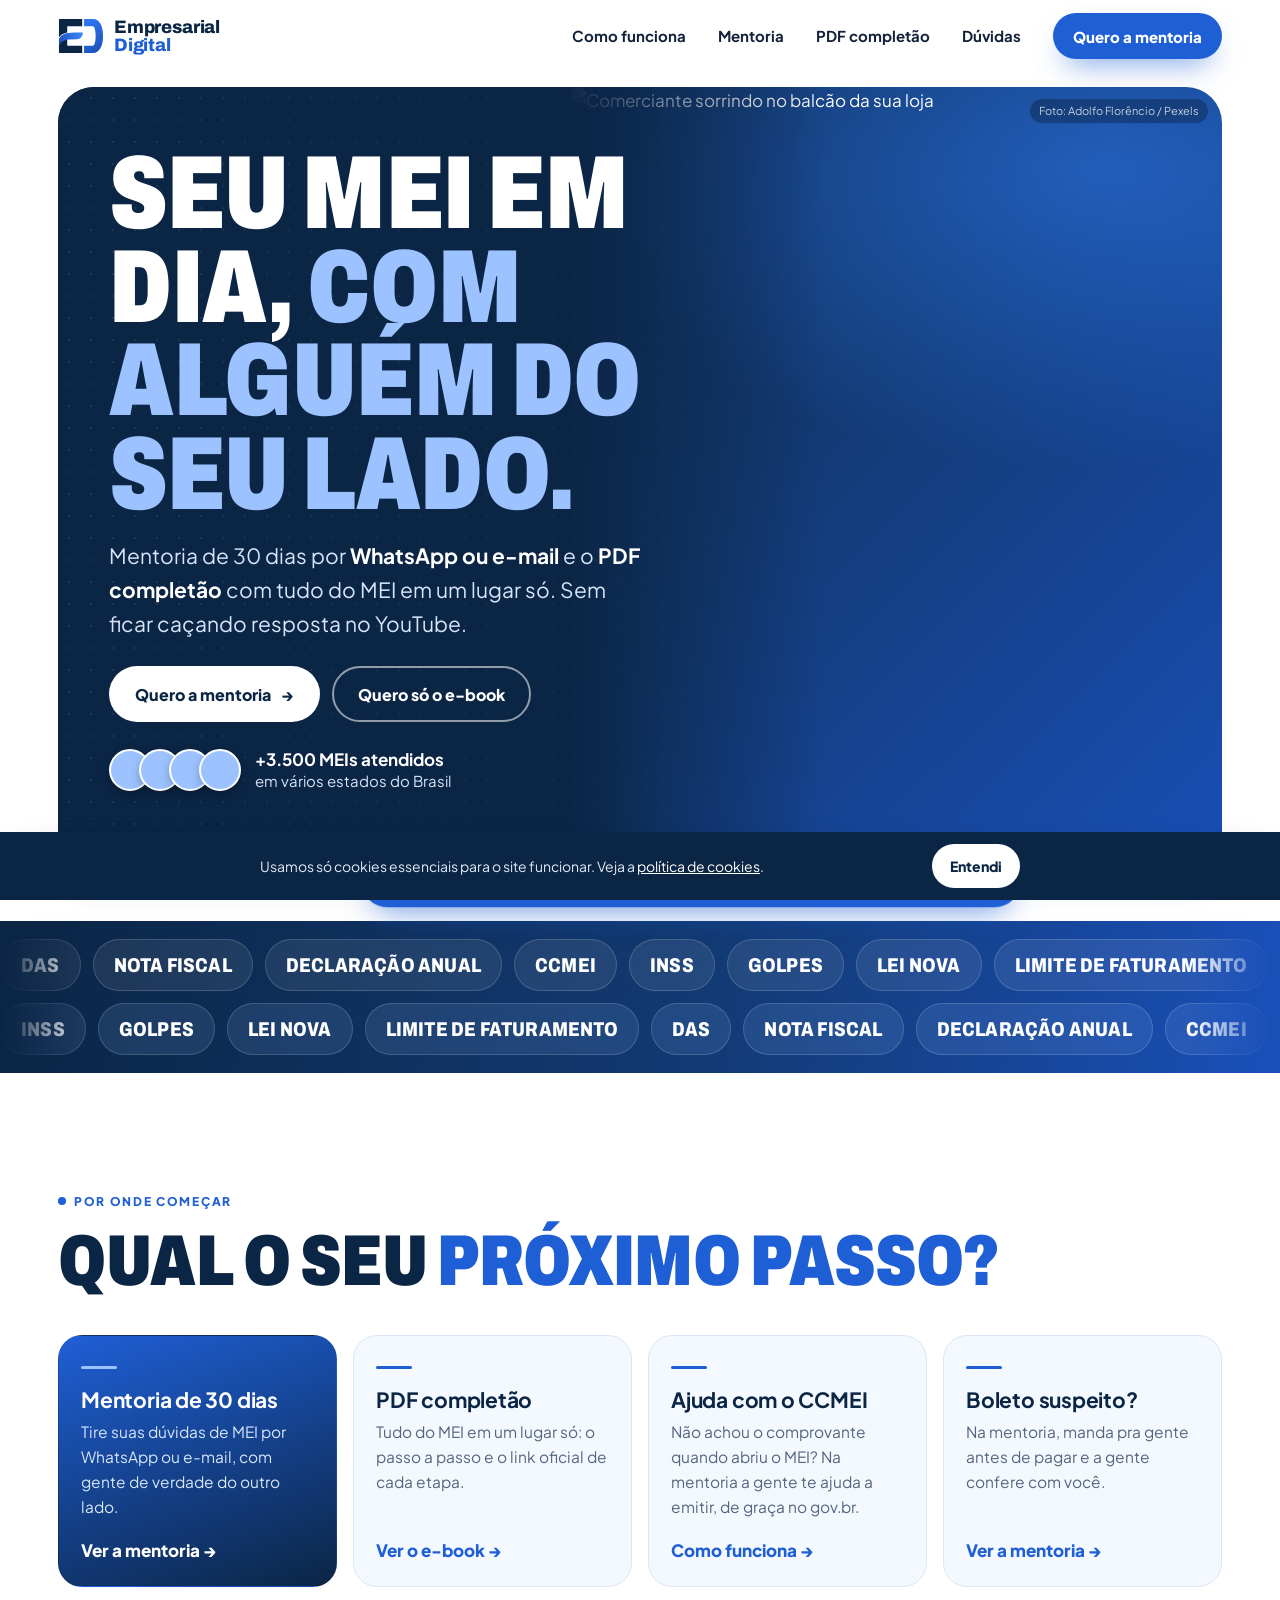
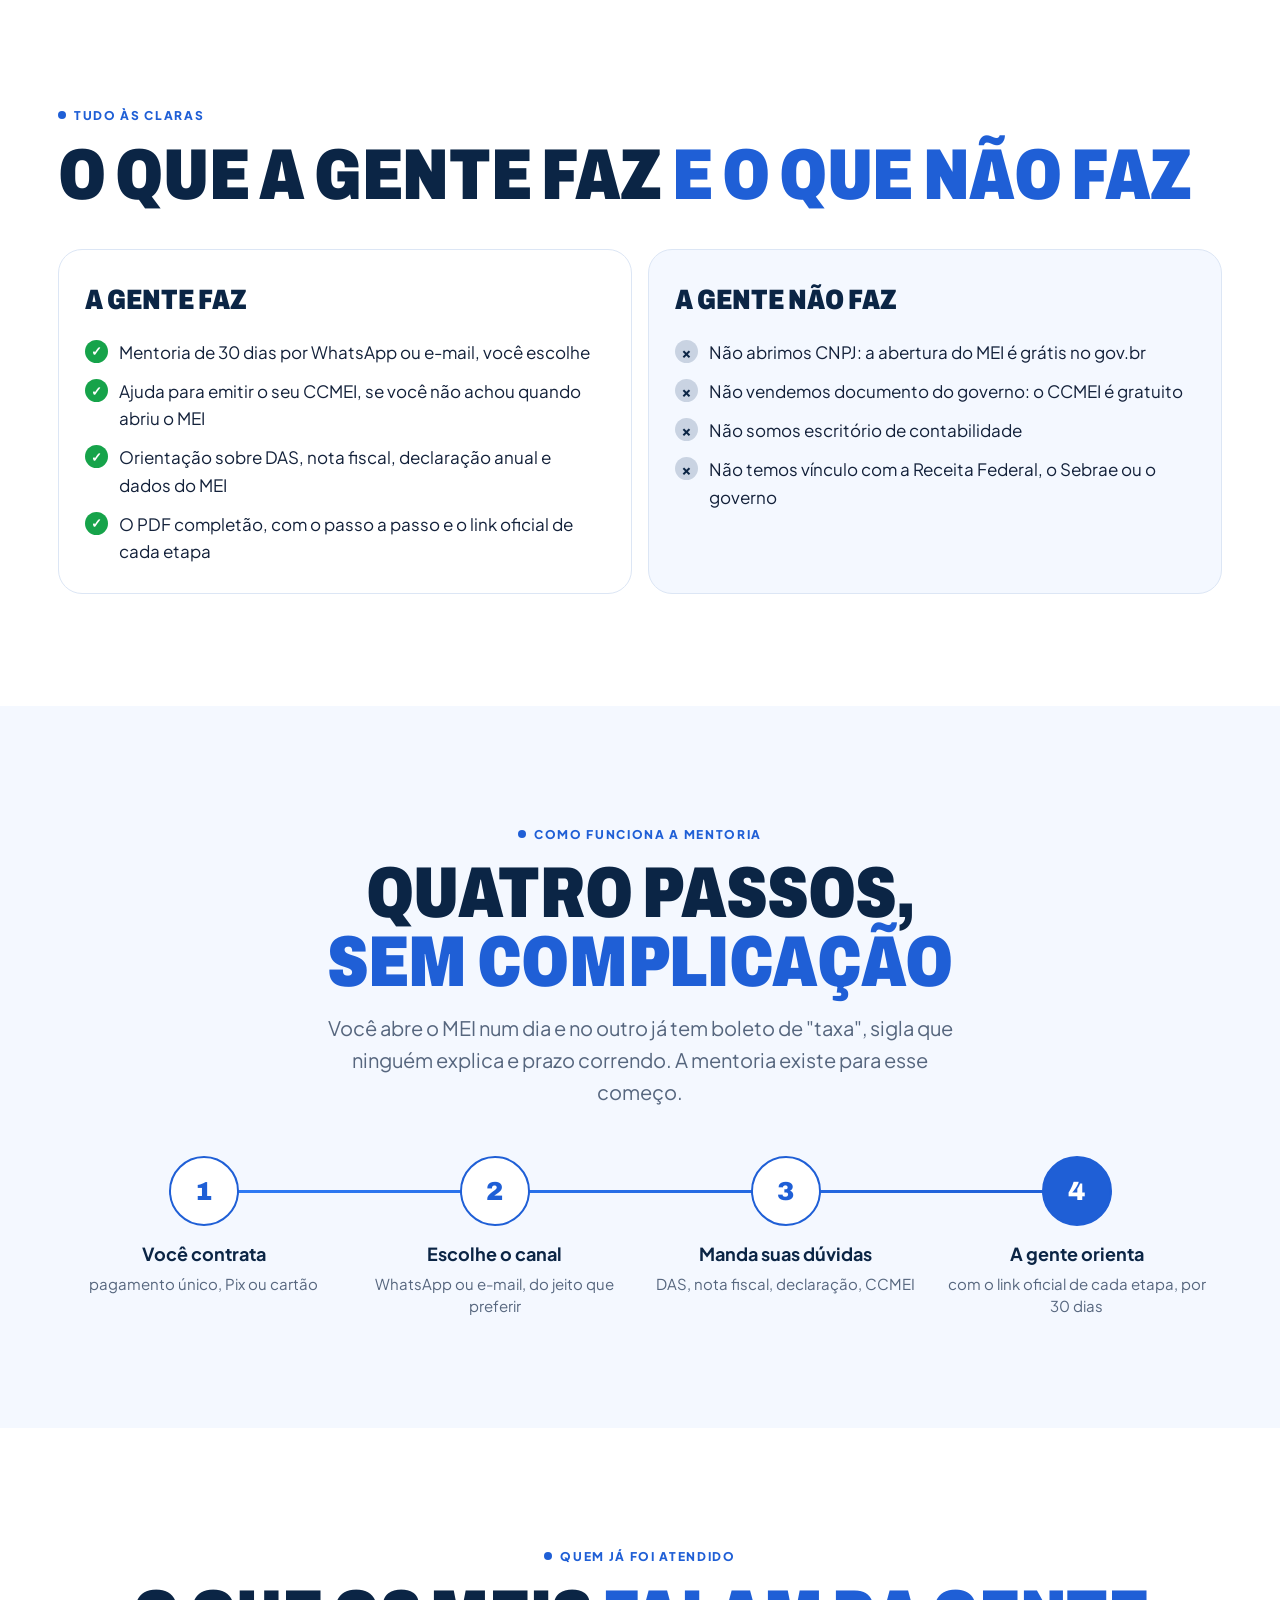
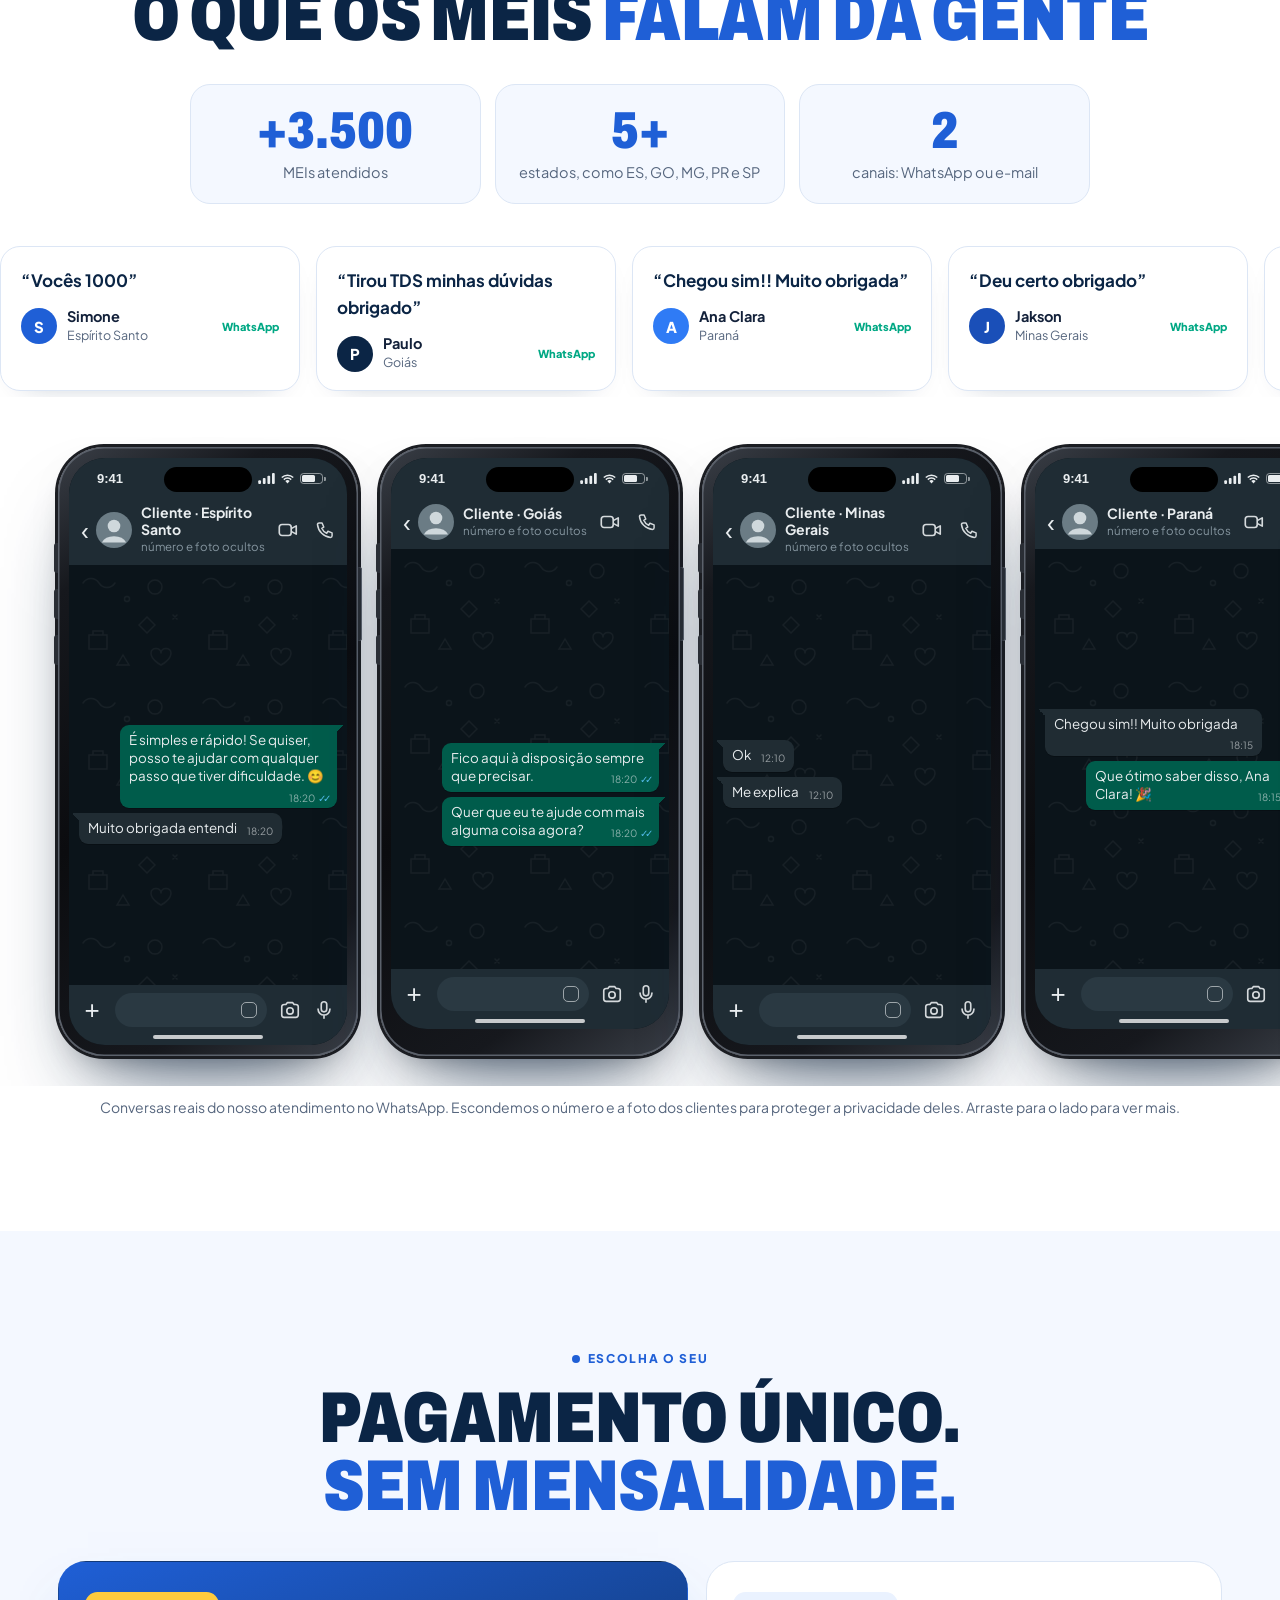
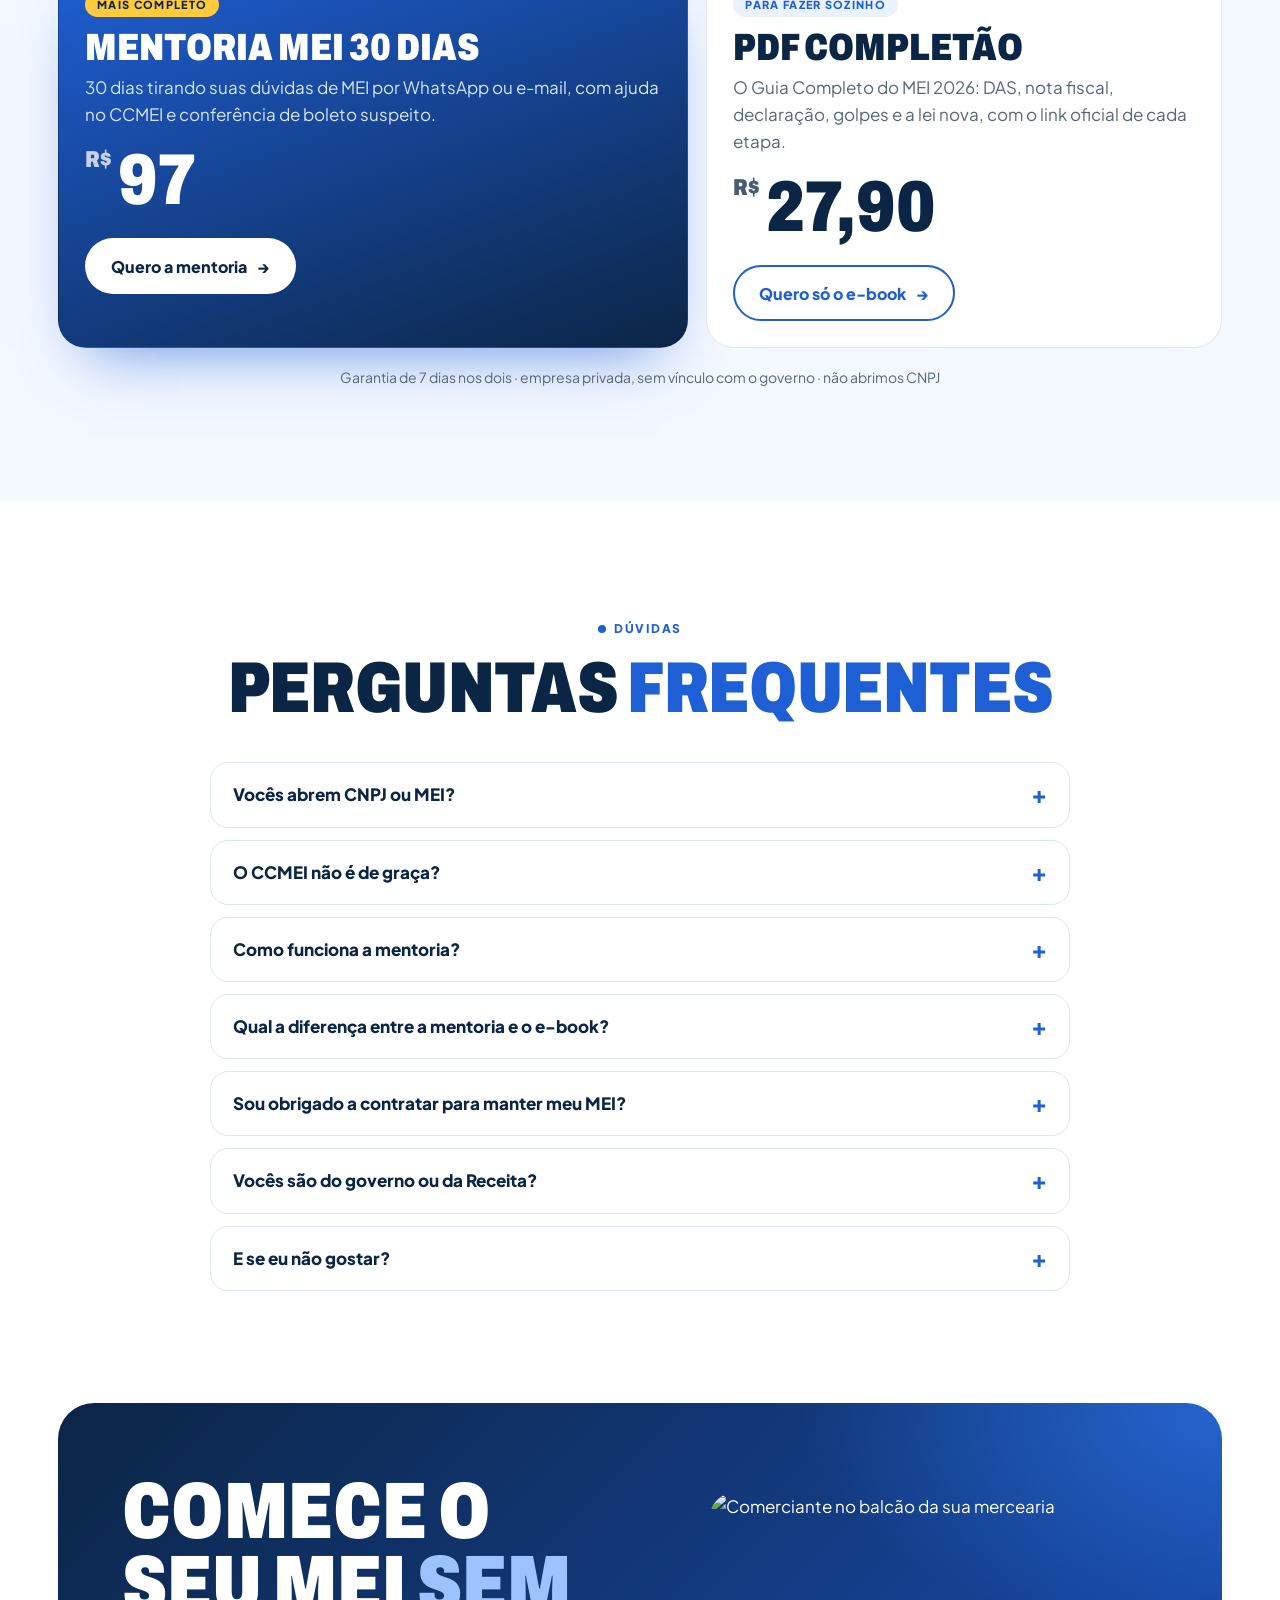
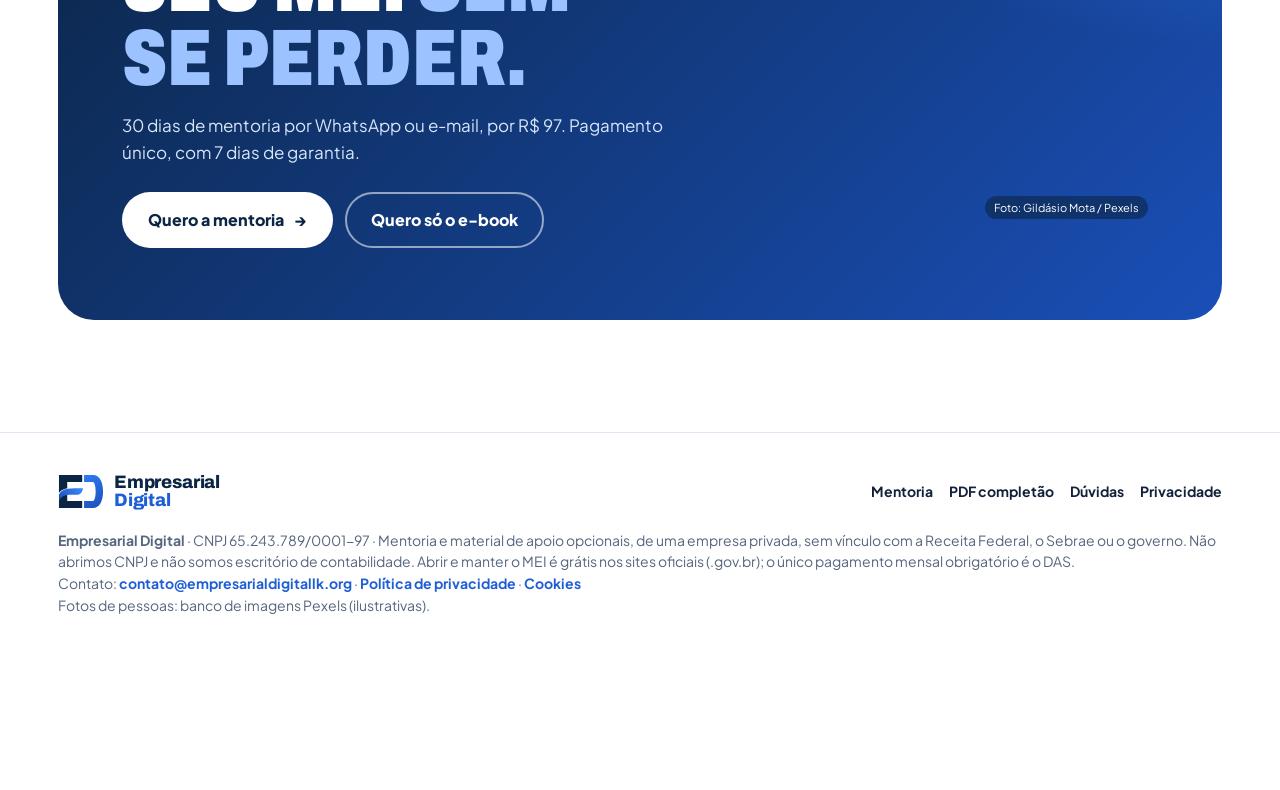
==== commit 3ee705ea: "Ajustes: fotos nas bolinhas da capa, sem icones (pegada institucional), nota das fotos Pexels no rod" ====
--- a/index.html
+++ b/index.html
@@ -13,7 +13,7 @@
 <link rel="preconnect" href="https://fonts.gstatic.com" crossorigin>
 <link rel="preconnect" href="https://images.pexels.com">
 <link href="https://fonts.googleapis.com/css2?family=Archivo:wdth,wght@75..100,700..900&family=Plus+Jakarta+Sans:wght@400;500;600;700;800&display=swap" rel="stylesheet">
-<link rel="stylesheet" href="/assets/site.css?v=7">
+<link rel="stylesheet" href="/assets/site.css?v=9">
 <script>document.documentElement.classList.add("js")</script>
 </head>
 <body data-pagina="inicio">
@@ -46,7 +46,7 @@
           <a class="btn btn-linha" href="/ebook">Quero só o e-book</a>
         </div>
         <div class="prova">
-          <div class="bolinhas" aria-hidden="true"><i style="background:#9CC3FF">S</i><i style="background:#FFCB3D">P</i><i style="background:#B6F0C9">A</i><i style="background:#FFD6A5">J</i></div>
+          <div class="bolinhas" aria-hidden="true"><i class="av" style="background-image:url(https://images.pexels.com/photos/31065398/pexels-photo-31065398.jpeg?auto=compress&cs=tinysrgb&w=360);background-size:230%;background-position:50% 14%"></i><i class="av" style="background-image:url(https://images.pexels.com/photos/40091036/pexels-photo-40091036.jpeg?auto=compress&cs=tinysrgb&w=360);background-size:300%;background-position:57% 30%"></i><i class="av" style="background-image:url(https://images.pexels.com/photos/35292120/pexels-photo-35292120.jpeg?auto=compress&cs=tinysrgb&w=360);background-size:300%;background-position:42% 33%"></i><i class="av" style="background-image:url(https://images.pexels.com/photos/37330783/pexels-photo-37330783.jpeg?auto=compress&cs=tinysrgb&w=360);background-size:320%;background-position:47% 57%"></i></div>
           <p><b>+3.500 MEIs atendidos</b><br>em vários estados do Brasil</p>
         </div>
       </div>
@@ -55,8 +55,8 @@
 </section>
 
 <div class="temas" aria-hidden="true">
-  <div class="trilho"><span class="pill"><img src="https://cdn.jsdelivr.net/gh/microsoft/fluentui-emoji@main/assets/Money%20bag/3D/money_bag_3d.png" alt="" width="26" height="26" loading="lazy">DAS</span><span class="pill"><img src="https://cdn.jsdelivr.net/gh/microsoft/fluentui-emoji@main/assets/Receipt/3D/receipt_3d.png" alt="" width="26" height="26" loading="lazy">Nota fiscal</span><span class="pill"><img src="https://cdn.jsdelivr.net/gh/microsoft/fluentui-emoji@main/assets/Spiral%20calendar/3D/spiral_calendar_3d.png" alt="" width="26" height="26" loading="lazy">Declaração anual</span><span class="pill"><img src="https://cdn.jsdelivr.net/gh/microsoft/fluentui-emoji@main/assets/Page%20facing%20up/3D/page_facing_up_3d.png" alt="" width="26" height="26" loading="lazy">CCMEI</span><span class="pill"><img src="https://cdn.jsdelivr.net/gh/microsoft/fluentui-emoji@main/assets/Shield/3D/shield_3d.png" alt="" width="26" height="26" loading="lazy">INSS</span><span class="pill"><img src="https://cdn.jsdelivr.net/gh/microsoft/fluentui-emoji@main/assets/Magnifying%20glass%20tilted%20left/3D/magnifying_glass_tilted_left_3d.png" alt="" width="26" height="26" loading="lazy">Golpes</span><span class="pill"><img src="https://cdn.jsdelivr.net/gh/microsoft/fluentui-emoji@main/assets/Open%20book/3D/open_book_3d.png" alt="" width="26" height="26" loading="lazy">Lei nova</span><span class="pill"><img src="https://cdn.jsdelivr.net/gh/microsoft/fluentui-emoji@main/assets/Bar%20chart/3D/bar_chart_3d.png" alt="" width="26" height="26" loading="lazy">Limite de faturamento</span><span class="pill"><img src="https://cdn.jsdelivr.net/gh/microsoft/fluentui-emoji@main/assets/Money%20bag/3D/money_bag_3d.png" alt="" width="26" height="26" loading="lazy">DAS</span><span class="pill"><img src="https://cdn.jsdelivr.net/gh/microsoft/fluentui-emoji@main/assets/Receipt/3D/receipt_3d.png" alt="" width="26" height="26" loading="lazy">Nota fiscal</span><span class="pill"><img src="https://cdn.jsdelivr.net/gh/microsoft/fluentui-emoji@main/assets/Spiral%20calendar/3D/spiral_calendar_3d.png" alt="" width="26" height="26" loading="lazy">Declaração anual</span><span class="pill"><img src="https://cdn.jsdelivr.net/gh/microsoft/fluentui-emoji@main/assets/Page%20facing%20up/3D/page_facing_up_3d.png" alt="" width="26" height="26" loading="lazy">CCMEI</span><span class="pill"><img src="https://cdn.jsdelivr.net/gh/microsoft/fluentui-emoji@main/assets/Shield/3D/shield_3d.png" alt="" width="26" height="26" loading="lazy">INSS</span><span class="pill"><img src="https://cdn.jsdelivr.net/gh/microsoft/fluentui-emoji@main/assets/Magnifying%20glass%20tilted%20left/3D/magnifying_glass_tilted_left_3d.png" alt="" width="26" height="26" loading="lazy">Golpes</span><span class="pill"><img src="https://cdn.jsdelivr.net/gh/microsoft/fluentui-emoji@main/assets/Open%20book/3D/open_book_3d.png" alt="" width="26" height="26" loading="lazy">Lei nova</span><span class="pill"><img src="https://cdn.jsdelivr.net/gh/microsoft/fluentui-emoji@main/assets/Bar%20chart/3D/bar_chart_3d.png" alt="" width="26" height="26" loading="lazy">Limite de faturamento</span></div>
-  <div class="trilho volta"><span class="pill"><img src="https://cdn.jsdelivr.net/gh/microsoft/fluentui-emoji@main/assets/Shield/3D/shield_3d.png" alt="" width="26" height="26" loading="lazy">INSS</span><span class="pill"><img src="https://cdn.jsdelivr.net/gh/microsoft/fluentui-emoji@main/assets/Magnifying%20glass%20tilted%20left/3D/magnifying_glass_tilted_left_3d.png" alt="" width="26" height="26" loading="lazy">Golpes</span><span class="pill"><img src="https://cdn.jsdelivr.net/gh/microsoft/fluentui-emoji@main/assets/Open%20book/3D/open_book_3d.png" alt="" width="26" height="26" loading="lazy">Lei nova</span><span class="pill"><img src="https://cdn.jsdelivr.net/gh/microsoft/fluentui-emoji@main/assets/Bar%20chart/3D/bar_chart_3d.png" alt="" width="26" height="26" loading="lazy">Limite de faturamento</span><span class="pill"><img src="https://cdn.jsdelivr.net/gh/microsoft/fluentui-emoji@main/assets/Money%20bag/3D/money_bag_3d.png" alt="" width="26" height="26" loading="lazy">DAS</span><span class="pill"><img src="https://cdn.jsdelivr.net/gh/microsoft/fluentui-emoji@main/assets/Receipt/3D/receipt_3d.png" alt="" width="26" height="26" loading="lazy">Nota fiscal</span><span class="pill"><img src="https://cdn.jsdelivr.net/gh/microsoft/fluentui-emoji@main/assets/Spiral%20calendar/3D/spiral_calendar_3d.png" alt="" width="26" height="26" loading="lazy">Declaração anual</span><span class="pill"><img src="https://cdn.jsdelivr.net/gh/microsoft/fluentui-emoji@main/assets/Page%20facing%20up/3D/page_facing_up_3d.png" alt="" width="26" height="26" loading="lazy">CCMEI</span><span class="pill"><img src="https://cdn.jsdelivr.net/gh/microsoft/fluentui-emoji@main/assets/Shield/3D/shield_3d.png" alt="" width="26" height="26" loading="lazy">INSS</span><span class="pill"><img src="https://cdn.jsdelivr.net/gh/microsoft/fluentui-emoji@main/assets/Magnifying%20glass%20tilted%20left/3D/magnifying_glass_tilted_left_3d.png" alt="" width="26" height="26" loading="lazy">Golpes</span><span class="pill"><img src="https://cdn.jsdelivr.net/gh/microsoft/fluentui-emoji@main/assets/Open%20book/3D/open_book_3d.png" alt="" width="26" height="26" loading="lazy">Lei nova</span><span class="pill"><img src="https://cdn.jsdelivr.net/gh/microsoft/fluentui-emoji@main/assets/Bar%20chart/3D/bar_chart_3d.png" alt="" width="26" height="26" loading="lazy">Limite de faturamento</span><span class="pill"><img src="https://cdn.jsdelivr.net/gh/microsoft/fluentui-emoji@main/assets/Money%20bag/3D/money_bag_3d.png" alt="" width="26" height="26" loading="lazy">DAS</span><span class="pill"><img src="https://cdn.jsdelivr.net/gh/microsoft/fluentui-emoji@main/assets/Receipt/3D/receipt_3d.png" alt="" width="26" height="26" loading="lazy">Nota fiscal</span><span class="pill"><img src="https://cdn.jsdelivr.net/gh/microsoft/fluentui-emoji@main/assets/Spiral%20calendar/3D/spiral_calendar_3d.png" alt="" width="26" height="26" loading="lazy">Declaração anual</span><span class="pill"><img src="https://cdn.jsdelivr.net/gh/microsoft/fluentui-emoji@main/assets/Page%20facing%20up/3D/page_facing_up_3d.png" alt="" width="26" height="26" loading="lazy">CCMEI</span></div>
+  <div class="trilho"><span class="pill">DAS</span><span class="pill">Nota fiscal</span><span class="pill">Declaração anual</span><span class="pill">CCMEI</span><span class="pill">INSS</span><span class="pill">Golpes</span><span class="pill">Lei nova</span><span class="pill">Limite de faturamento</span><span class="pill">DAS</span><span class="pill">Nota fiscal</span><span class="pill">Declaração anual</span><span class="pill">CCMEI</span><span class="pill">INSS</span><span class="pill">Golpes</span><span class="pill">Lei nova</span><span class="pill">Limite de faturamento</span></div>
+  <div class="trilho volta"><span class="pill">INSS</span><span class="pill">Golpes</span><span class="pill">Lei nova</span><span class="pill">Limite de faturamento</span><span class="pill">DAS</span><span class="pill">Nota fiscal</span><span class="pill">Declaração anual</span><span class="pill">CCMEI</span><span class="pill">INSS</span><span class="pill">Golpes</span><span class="pill">Lei nova</span><span class="pill">Limite de faturamento</span><span class="pill">DAS</span><span class="pill">Nota fiscal</span><span class="pill">Declaração anual</span><span class="pill">CCMEI</span></div>
 </div>
 
 <section class="bloco" id="proximo">
@@ -65,22 +65,22 @@
     <h2 class="titulo sobe d1" style="margin-top:14px">Qual o seu <em>próximo passo?</em></h2>
     <div class="passos4">
       <a class="cartao destaque sobe" href="/mentoria">
-        <span class="ic ic3d"><img src="https://cdn.jsdelivr.net/gh/microsoft/fluentui-emoji@main/assets/Speech%20balloon/3D/speech_balloon_3d.png" alt="" width="48" height="48" loading="lazy"></span><h3>Mentoria de 30 dias</h3>
+        <h3>Mentoria de 30 dias</h3>
         <p>Tire suas dúvidas de MEI por WhatsApp ou e-mail, com gente de verdade do outro lado.</p>
         <span class="ir">Ver a mentoria →</span>
       </a>
       <a class="cartao sobe d1" href="/ebook">
-        <span class="ic ic3d"><img src="https://cdn.jsdelivr.net/gh/microsoft/fluentui-emoji@main/assets/Page%20facing%20up/3D/page_facing_up_3d.png" alt="" width="48" height="48" loading="lazy"></span><h3>PDF completão</h3>
+        <h3>PDF completão</h3>
         <p>Tudo do MEI em um lugar só: o passo a passo e o link oficial de cada etapa.</p>
         <span class="ir">Ver o e-book →</span>
       </a>
       <a class="cartao sobe d2" href="/mentoria#ccmei">
-        <span class="ic ic3d"><img src="https://cdn.jsdelivr.net/gh/microsoft/fluentui-emoji@main/assets/Shield/3D/shield_3d.png" alt="" width="48" height="48" loading="lazy"></span><h3>Ajuda com o CCMEI</h3>
+        <h3>Ajuda com o CCMEI</h3>
         <p>Não achou o comprovante quando abriu o MEI? Na mentoria a gente te ajuda a emitir, de graça no gov.br.</p>
         <span class="ir">Como funciona →</span>
       </a>
       <a class="cartao sobe d3" href="/mentoria">
-        <span class="ic ic3d"><img src="https://cdn.jsdelivr.net/gh/microsoft/fluentui-emoji@main/assets/Magnifying%20glass%20tilted%20left/3D/magnifying_glass_tilted_left_3d.png" alt="" width="48" height="48" loading="lazy"></span><h3>Boleto suspeito?</h3>
+        <h3>Boleto suspeito?</h3>
         <p>Na mentoria, manda pra gente antes de pagar e a gente confere com você.</p>
         <span class="ir">Ver a mentoria →</span>
       </a>
@@ -280,7 +280,7 @@
       <a class="logo" href="/"><img src="/assets/img/marca.svg" alt="" width="46" height="35"><span>Empresarial<b>Digital</b></span></a>
       <nav aria-label="Rodapé"><a href="/mentoria">Mentoria</a><a href="/ebook">PDF completão</a><a href="/#duvidas">Dúvidas</a><a href="/privacidade">Privacidade</a></nav>
     </div>
-    <p class="legal"><b>Empresarial Digital</b> · CNPJ 65.243.789/0001-97 · Mentoria e material de apoio opcionais, de uma empresa privada, sem vínculo com a Receita Federal, o Sebrae ou o governo. Não abrimos CNPJ e não somos escritório de contabilidade. Abrir e manter o MEI é grátis nos sites oficiais (.gov.br); o único pagamento mensal obrigatório é o DAS.<br>Contato: <a href="mailto:contato@empresarialdigitallk.org">contato@empresarialdigitallk.org</a> · <a href="/privacidade">Política de privacidade</a> · <a href="/privacidade#cookies">Cookies</a></p>
+    <p class="legal"><b>Empresarial Digital</b> · CNPJ 65.243.789/0001-97 · Mentoria e material de apoio opcionais, de uma empresa privada, sem vínculo com a Receita Federal, o Sebrae ou o governo. Não abrimos CNPJ e não somos escritório de contabilidade. Abrir e manter o MEI é grátis nos sites oficiais (.gov.br); o único pagamento mensal obrigatório é o DAS.<br>Contato: <a href="mailto:contato@empresarialdigitallk.org">contato@empresarialdigitallk.org</a> · <a href="/privacidade">Política de privacidade</a> · <a href="/privacidade#cookies">Cookies</a><br>Fotos de pessoas: banco de imagens Pexels (ilustrativas).</p>
   </div>
 </footer>
 
@@ -295,6 +295,6 @@
   <div class="in"><p>Usamos só cookies essenciais para o site funcionar. Veja a <a href="/privacidade#cookies">política de cookies</a>.</p><button type="button" id="cookies-ok">Entendi</button></div>
 </div>
 
-<script src="/assets/site.js?v=7" defer></script>
+<script src="/assets/site.js?v=8" defer></script>
 </body>
 </html>
--- a/assets/site.css
+++ b/assets/site.css
@@ -413,3 +413,27 @@
 .prod-visual .cel .ios-status .ilha{width:70px;height:21px;top:7px}
 .prod-visual .cel .zap-topo{padding-top:4px}
 .zap-rodape span i{width:16px;height:16px;border-radius:5px;background:none;border:1.6px solid rgba(233,237,239,.6)}
+
+/* ===== v6 (24/11): pegada institucional, sem ícones ===== */
+.cartao{padding-top:30px}
+.cartao::before{content:"";display:block;width:36px;height:3px;border-radius:3px;background:var(--azul);margin-bottom:18px}
+.cartao.destaque::before{background:#9CC3FF}
+.cartao h3{margin-top:0}
+.temas .pill{padding:9px 20px}
+/* bolinhas da capa em tons da marca */
+.hero .prova .bolinhas i{color:#fff;background:#1F5FD6;border:2px solid #0B2545;font-size:12px}
+.hero .prova .bolinhas i:nth-child(2){background:#2F7BF5}
+.hero .prova .bolinhas i:nth-child(3){background:#5B93DA}
+.hero .prova .bolinhas i:nth-child(4){background:#9CC3FF;color:#0B2545}
+/* para quem trabalha por conta */
+.gente{margin-top:36px;display:grid;grid-template-columns:repeat(4,1fr);gap:16px}
+.gente figure{position:relative;border-radius:24px;overflow:hidden;aspect-ratio:3/4;background:var(--ceu);box-shadow:0 20px 44px -30px rgba(11,37,69,.6)}
+.gente img{width:100%;height:100%;object-fit:cover;transition:transform .6s cubic-bezier(.2,.7,.2,1)}
+.gente figure:hover img{transform:scale(1.04)}
+.gente figure::after{content:"";position:absolute;inset:auto 0 0 0;height:45%;background:linear-gradient(180deg,rgba(11,37,69,0),rgba(11,37,69,.85))}
+.gente figcaption{position:absolute;z-index:2;left:16px;bottom:16px;color:#fff;font-family:var(--f-titulo);font-stretch:80%;font-weight:900;text-transform:uppercase;font-size:clamp(20px,2.2vw,26px);line-height:1}
+.gente .credito{top:10px;right:10px;font-size:10px}
+@media (max-width:860px){.gente{grid-template-columns:1fr 1fr;gap:12px}.gente figure{border-radius:18px}}
+/* fotos dentro das bolinhas da capa */
+.hero .prova .bolinhas i.av{width:42px;height:42px;margin-left:-12px;border:2.5px solid #fff;background-color:#9CC3FF;background-repeat:no-repeat;box-shadow:0 4px 10px rgba(0,0,0,.25)}
+.hero .prova .bolinhas i.av:first-child{margin-left:0}
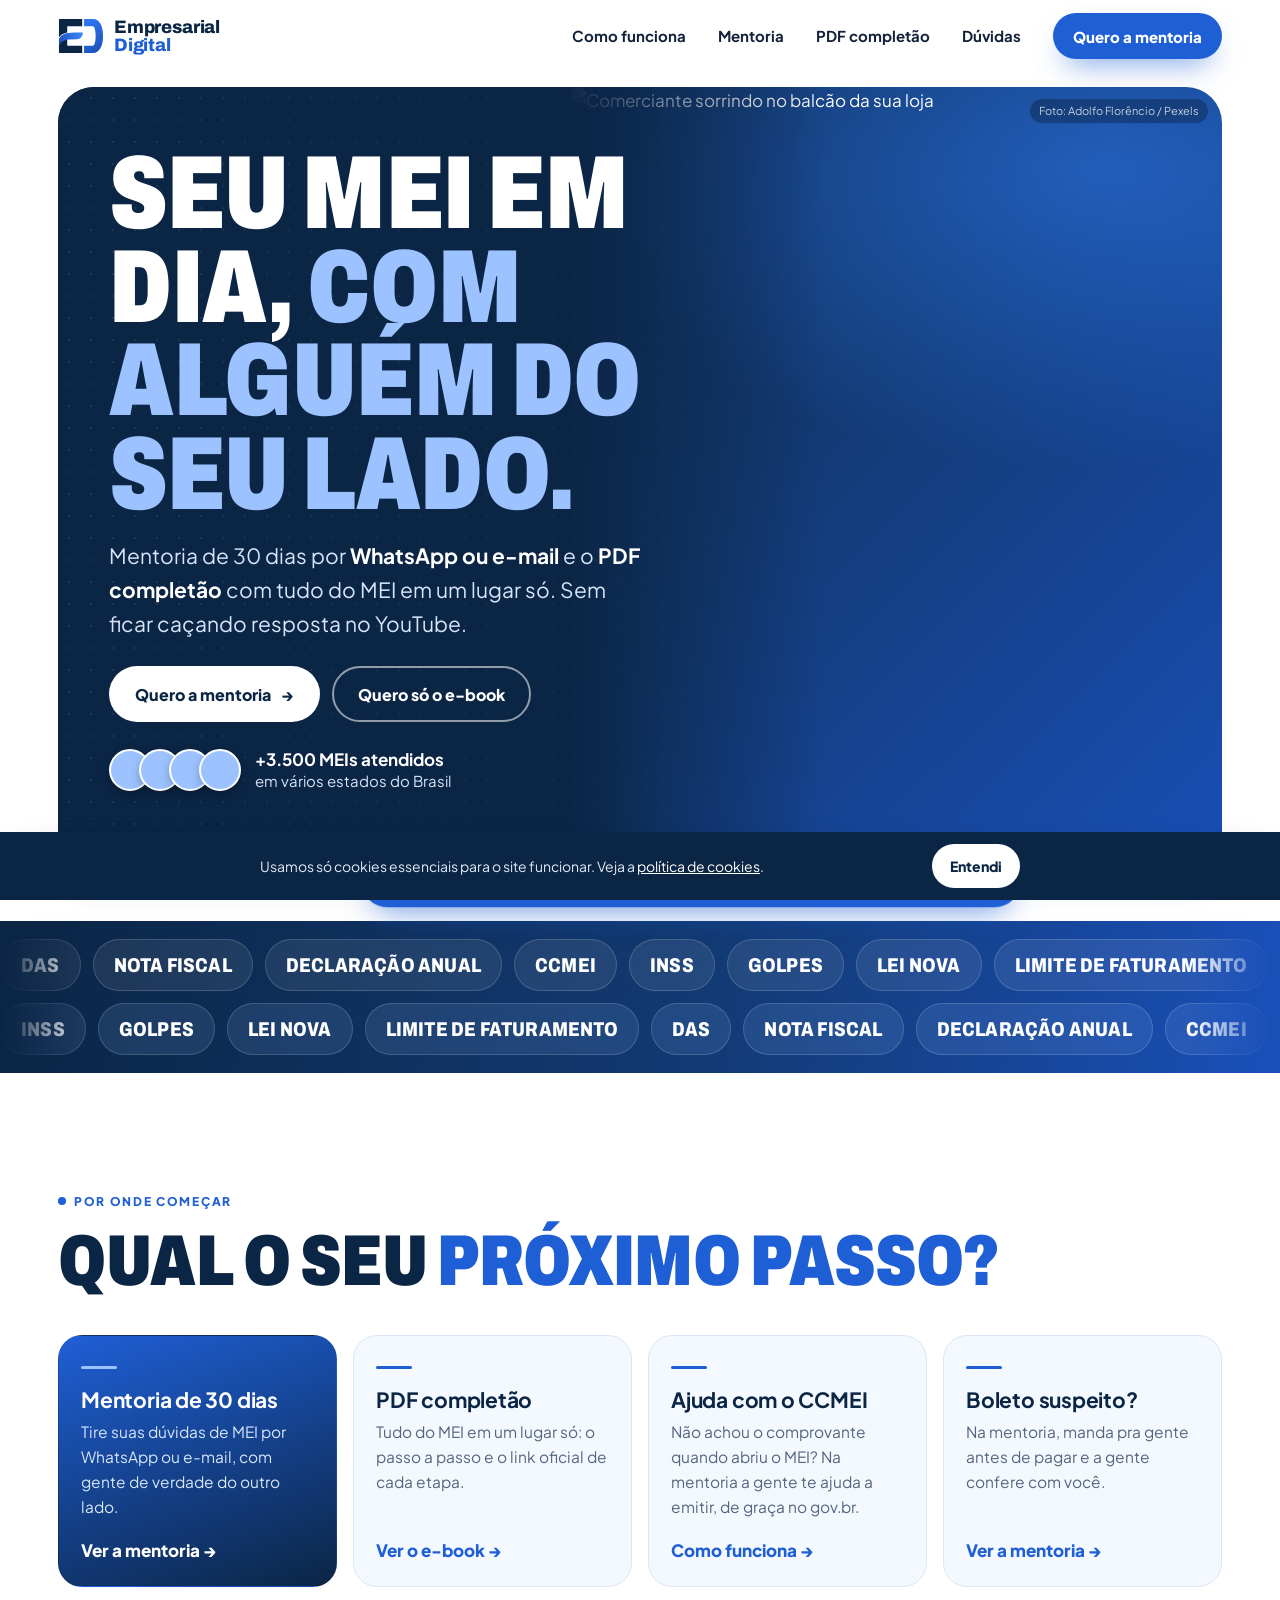
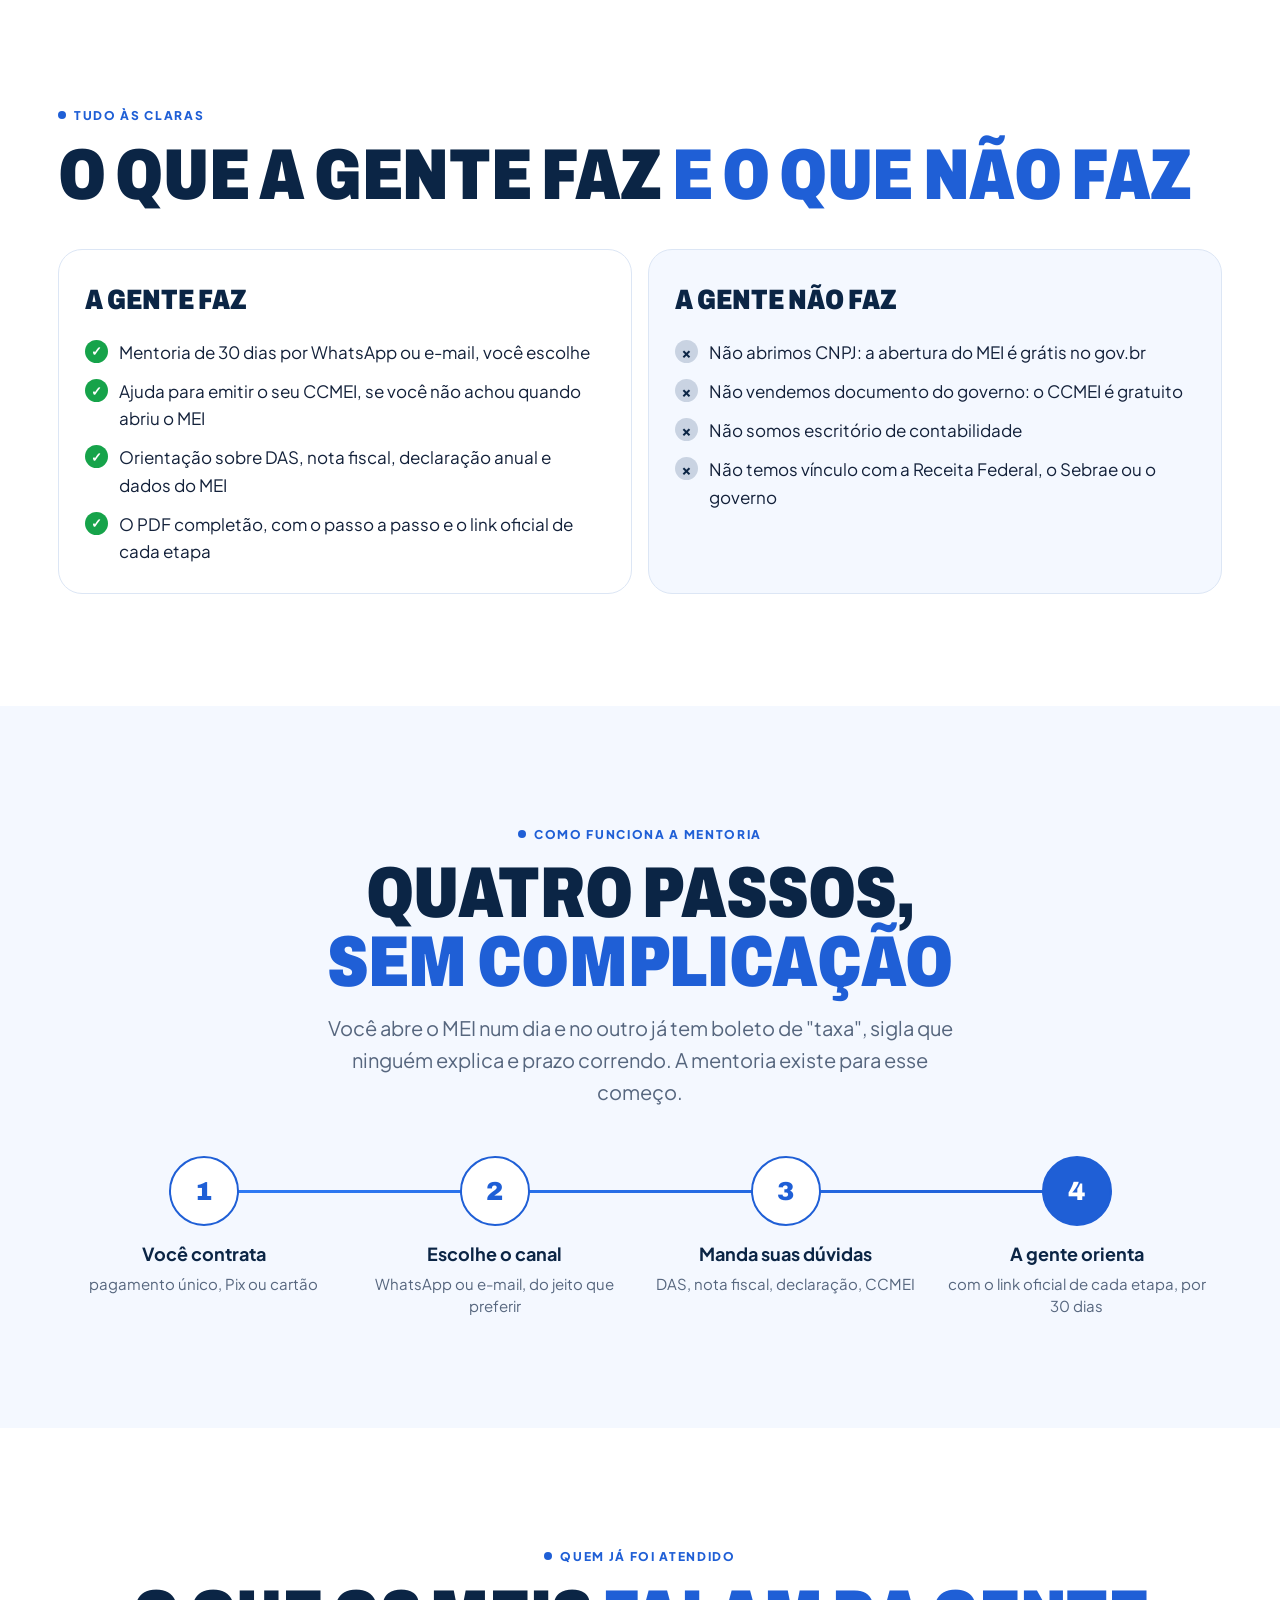
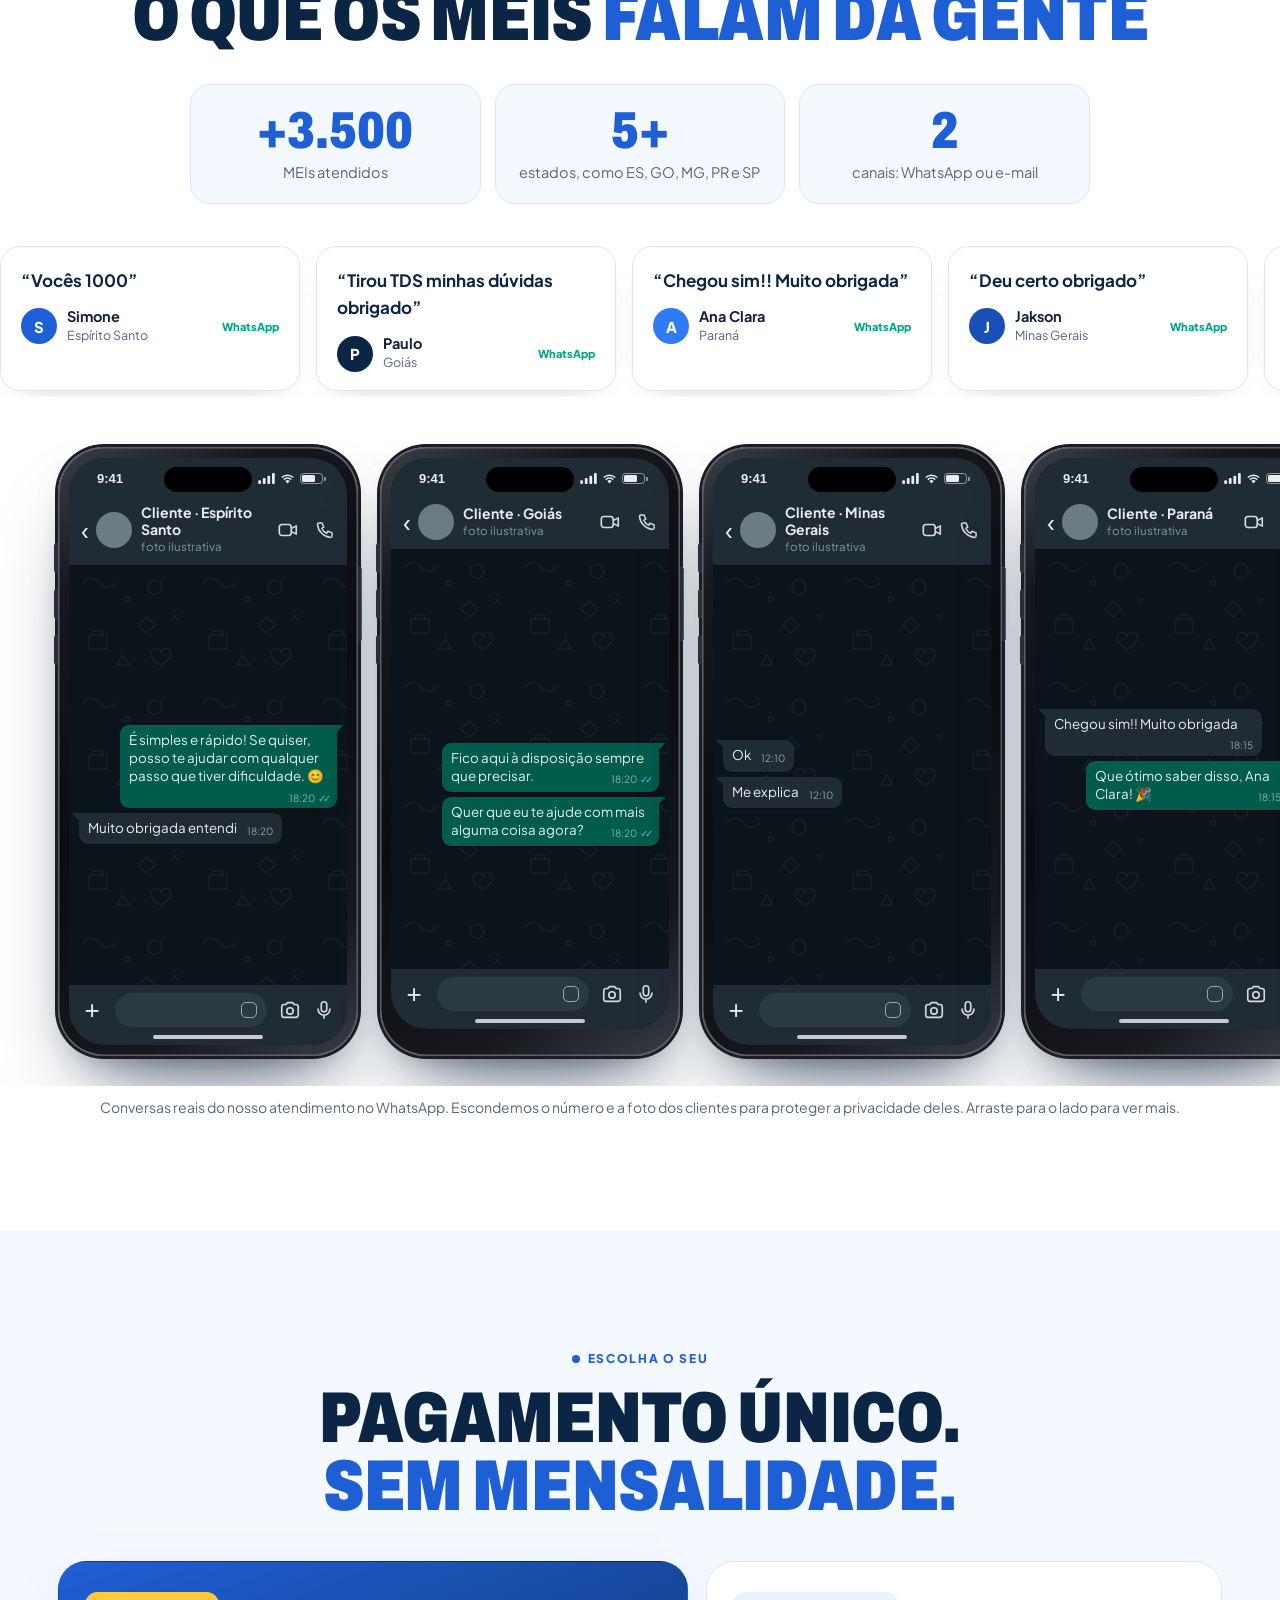
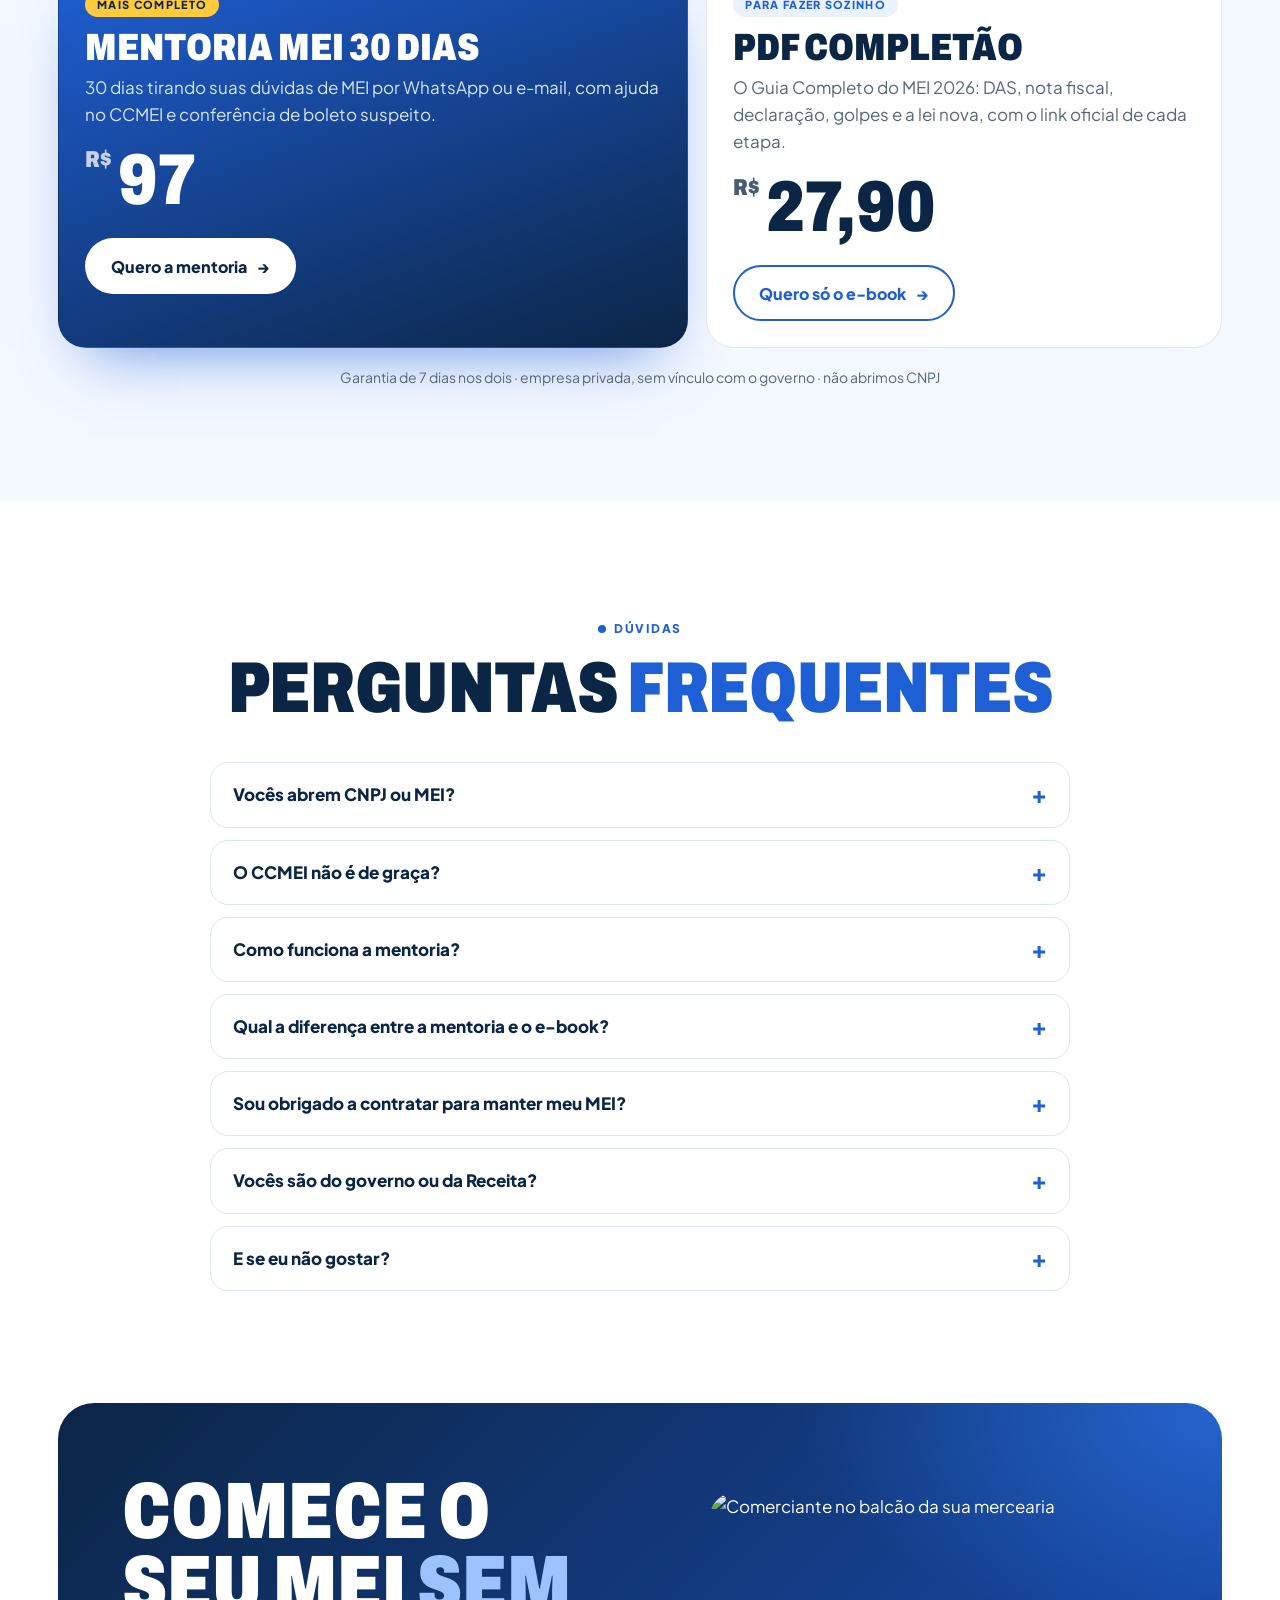
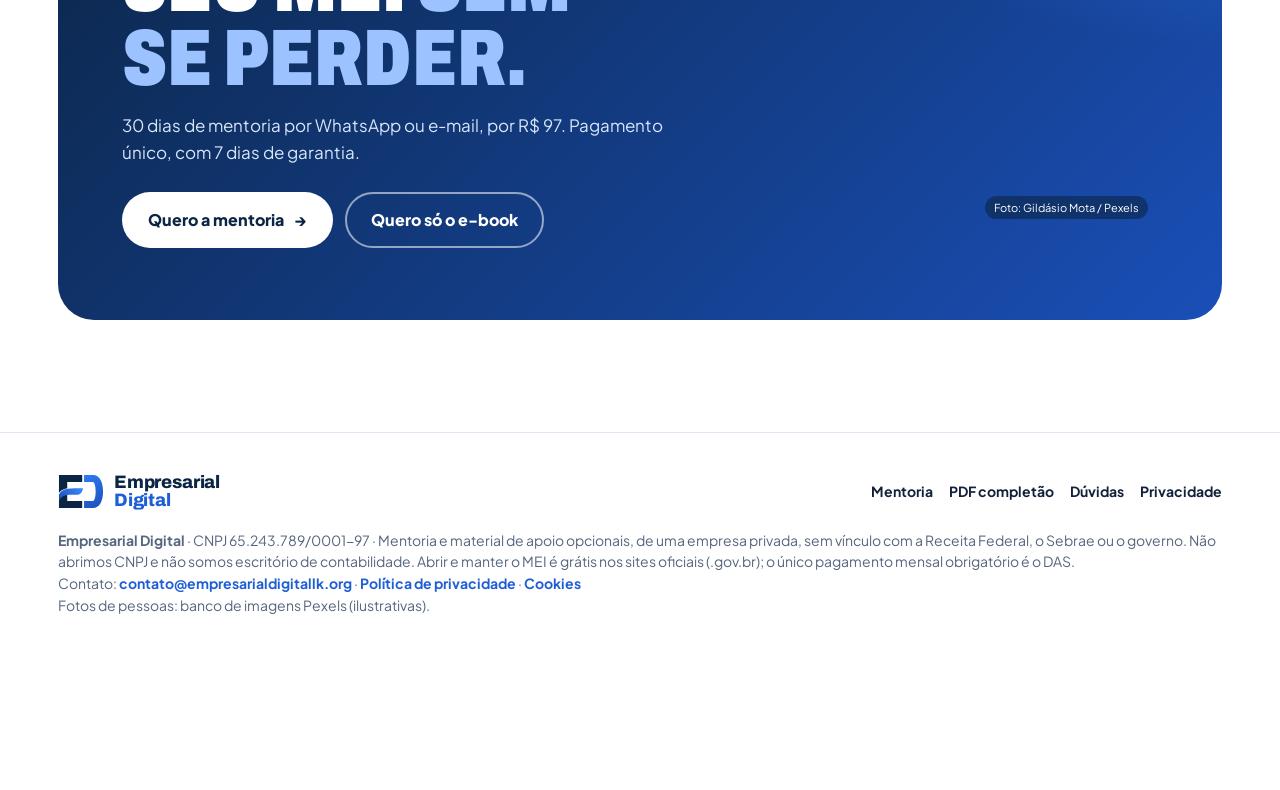
==== commit 66997266: "Depoimentos: foto ilustrativa no perfil dos celulares (Pexels) Co-Authored-By: Claude Opus 5.5 <nore" ====
--- a/index.html
+++ b/index.html
@@ -13,7 +13,7 @@
 <link rel="preconnect" href="https://fonts.gstatic.com" crossorigin>
 <link rel="preconnect" href="https://images.pexels.com">
 <link href="https://fonts.googleapis.com/css2?family=Archivo:wdth,wght@75..100,700..900&family=Plus+Jakarta+Sans:wght@400;500;600;700;800&display=swap" rel="stylesheet">
-<link rel="stylesheet" href="/assets/site.css?v=9">
+<link rel="stylesheet" href="/assets/site.css?v=10">
 <script>document.documentElement.classList.add("js")</script>
 </head>
 <body data-pagina="inicio">
@@ -157,7 +157,7 @@
   </div>
   <div class="vitrine" tabindex="0" aria-label="Conversas reais do atendimento, role para o lado">
     <div class="cel anima"><div class="tela"><div class="ios-status" aria-hidden="true"><span class="hora">9:41</span><span class="ilha"></span><span class="sinais"><svg viewBox="0 0 18 12" width="17" height="11"><rect x="0" y="8" width="3" height="4" rx="1"/><rect x="5" y="5.5" width="3" height="6.5" rx="1"/><rect x="10" y="3" width="3" height="9" rx="1"/><rect x="15" y="0" width="3" height="12" rx="1"/></svg><svg viewBox="0 0 16 12" width="15" height="11"><path d="M8 11.5 5.6 8.8a3.4 3.4 0 0 1 4.8 0zM3.4 6.6a6.6 6.6 0 0 1 9.2 0l-1.1 1.2a5 5 0 0 0-7 0zM1.2 4.3a9.8 9.8 0 0 1 13.6 0l-1.1 1.2a8.2 8.2 0 0 0-11.4 0z"/></svg><span class="bat"><i></i></span></span></div>
-      <div class="zap-topo"><span class="volta">‹</span><span class="foto" aria-hidden="true"><svg viewBox="0 0 40 40"><circle cx="20" cy="20" r="20" fill="#6B7C85"/><circle cx="20" cy="15.5" r="7" fill="#CFD8DC"/><path d="M6.5 34a14.5 11 0 0 1 27 0" fill="#CFD8DC"/></svg></span><div><b>Cliente · Espírito Santo</b><small>número e foto ocultos</small></div><span class="ic" aria-hidden="true"><svg viewBox="0 0 24 24" width="22" height="22" fill="none" stroke="currentColor" stroke-width="1.8" stroke-linejoin="round"><rect x="2.5" y="6" width="13" height="12" rx="3"/><path d="M15.5 10.5 21 7.5v9l-5.5-3"/></svg><svg viewBox="0 0 24 24" width="20" height="20" fill="none" stroke="currentColor" stroke-width="1.8" stroke-linejoin="round"><path d="M5 3.5h3.5l2 5-2.4 1.5a11 11 0 0 0 5.9 5.9l1.5-2.4 5 2v3.5a2 2 0 0 1-2 2A17.5 17.5 0 0 1 3 5.5a2 2 0 0 1 2-2z"/></svg></span></div>
+      <div class="zap-topo"><span class="volta">‹</span><span class="foto" aria-hidden="true" style="background-image:url(https://images.pexels.com/photos/27066067/pexels-photo-27066067.jpeg?auto=compress&cs=tinysrgb&w=300);background-size:220%;background-position:60% 26%"></span><div><b>Cliente · Espírito Santo</b><small>foto ilustrativa</small></div><span class="ic" aria-hidden="true"><svg viewBox="0 0 24 24" width="22" height="22" fill="none" stroke="currentColor" stroke-width="1.8" stroke-linejoin="round"><rect x="2.5" y="6" width="13" height="12" rx="3"/><path d="M15.5 10.5 21 7.5v9l-5.5-3"/></svg><svg viewBox="0 0 24 24" width="20" height="20" fill="none" stroke="currentColor" stroke-width="1.8" stroke-linejoin="round"><path d="M5 3.5h3.5l2 5-2.4 1.5a11 11 0 0 0 5.9 5.9l1.5-2.4 5 2v3.5a2 2 0 0 1-2 2A17.5 17.5 0 0 1 3 5.5a2 2 0 0 1 2-2z"/></svg></span></div>
       <div class="zap-chat">
         <div class="zm out">É simples e rápido! Se quiser, posso te ajudar com qualquer passo que tiver dificuldade. 😊<small>18:20<i>✓✓</i></small></div>
         <div class="zm in">Muito obrigada entendi<small>18:20</small></div>
@@ -168,7 +168,7 @@
       <div class="zap-rodape" aria-hidden="true"><b>+</b><span><i></i></span><svg viewBox="0 0 24 24" width="22" height="22" fill="none" stroke="currentColor" stroke-width="1.8" stroke-linejoin="round"><path d="M3 8.5A2.5 2.5 0 0 1 5.5 6h2l1.5-2h6l1.5 2h2A2.5 2.5 0 0 1 21 8.5v9a2.5 2.5 0 0 1-2.5 2.5h-13A2.5 2.5 0 0 1 3 17.5z"/><circle cx="12" cy="13" r="3.5"/></svg><svg viewBox="0 0 24 24" width="22" height="22" fill="none" stroke="currentColor" stroke-width="1.8" stroke-linecap="round"><rect x="9" y="3" width="6" height="11" rx="3"/><path d="M5.5 11a6.5 6.5 0 0 0 13 0M12 17.5V21"/></svg></div>
     </div></div>
     <div class="cel anima"><div class="tela"><div class="ios-status" aria-hidden="true"><span class="hora">9:41</span><span class="ilha"></span><span class="sinais"><svg viewBox="0 0 18 12" width="17" height="11"><rect x="0" y="8" width="3" height="4" rx="1"/><rect x="5" y="5.5" width="3" height="6.5" rx="1"/><rect x="10" y="3" width="3" height="9" rx="1"/><rect x="15" y="0" width="3" height="12" rx="1"/></svg><svg viewBox="0 0 16 12" width="15" height="11"><path d="M8 11.5 5.6 8.8a3.4 3.4 0 0 1 4.8 0zM3.4 6.6a6.6 6.6 0 0 1 9.2 0l-1.1 1.2a5 5 0 0 0-7 0zM1.2 4.3a9.8 9.8 0 0 1 13.6 0l-1.1 1.2a8.2 8.2 0 0 0-11.4 0z"/></svg><span class="bat"><i></i></span></span></div>
-      <div class="zap-topo"><span class="volta">‹</span><span class="foto" aria-hidden="true"><svg viewBox="0 0 40 40"><circle cx="20" cy="20" r="20" fill="#6B7C85"/><circle cx="20" cy="15.5" r="7" fill="#CFD8DC"/><path d="M6.5 34a14.5 11 0 0 1 27 0" fill="#CFD8DC"/></svg></span><div><b>Cliente · Goiás</b><small>número e foto ocultos</small></div><span class="ic" aria-hidden="true"><svg viewBox="0 0 24 24" width="22" height="22" fill="none" stroke="currentColor" stroke-width="1.8" stroke-linejoin="round"><rect x="2.5" y="6" width="13" height="12" rx="3"/><path d="M15.5 10.5 21 7.5v9l-5.5-3"/></svg><svg viewBox="0 0 24 24" width="20" height="20" fill="none" stroke="currentColor" stroke-width="1.8" stroke-linejoin="round"><path d="M5 3.5h3.5l2 5-2.4 1.5a11 11 0 0 0 5.9 5.9l1.5-2.4 5 2v3.5a2 2 0 0 1-2 2A17.5 17.5 0 0 1 3 5.5a2 2 0 0 1 2-2z"/></svg></span></div>
+      <div class="zap-topo"><span class="volta">‹</span><span class="foto" aria-hidden="true" style="background-image:url(https://images.pexels.com/photos/34823559/pexels-photo-34823559.png?auto=compress&cs=tinysrgb&w=300);background-size:220%;background-position:34% 47%"></span><div><b>Cliente · Goiás</b><small>foto ilustrativa</small></div><span class="ic" aria-hidden="true"><svg viewBox="0 0 24 24" width="22" height="22" fill="none" stroke="currentColor" stroke-width="1.8" stroke-linejoin="round"><rect x="2.5" y="6" width="13" height="12" rx="3"/><path d="M15.5 10.5 21 7.5v9l-5.5-3"/></svg><svg viewBox="0 0 24 24" width="20" height="20" fill="none" stroke="currentColor" stroke-width="1.8" stroke-linejoin="round"><path d="M5 3.5h3.5l2 5-2.4 1.5a11 11 0 0 0 5.9 5.9l1.5-2.4 5 2v3.5a2 2 0 0 1-2 2A17.5 17.5 0 0 1 3 5.5a2 2 0 0 1 2-2z"/></svg></span></div>
       <div class="zap-chat">
         <div class="zm out">Fico aqui à disposição sempre que precisar.<small>18:20<i>✓✓</i></small></div>
         <div class="zm out">Quer que eu te ajude com mais alguma coisa agora?<small>18:20<i>✓✓</i></small></div>
@@ -178,7 +178,7 @@
       <div class="zap-rodape" aria-hidden="true"><b>+</b><span><i></i></span><svg viewBox="0 0 24 24" width="22" height="22" fill="none" stroke="currentColor" stroke-width="1.8" stroke-linejoin="round"><path d="M3 8.5A2.5 2.5 0 0 1 5.5 6h2l1.5-2h6l1.5 2h2A2.5 2.5 0 0 1 21 8.5v9a2.5 2.5 0 0 1-2.5 2.5h-13A2.5 2.5 0 0 1 3 17.5z"/><circle cx="12" cy="13" r="3.5"/></svg><svg viewBox="0 0 24 24" width="22" height="22" fill="none" stroke="currentColor" stroke-width="1.8" stroke-linecap="round"><rect x="9" y="3" width="6" height="11" rx="3"/><path d="M5.5 11a6.5 6.5 0 0 0 13 0M12 17.5V21"/></svg></div>
     </div></div>
     <div class="cel anima"><div class="tela"><div class="ios-status" aria-hidden="true"><span class="hora">9:41</span><span class="ilha"></span><span class="sinais"><svg viewBox="0 0 18 12" width="17" height="11"><rect x="0" y="8" width="3" height="4" rx="1"/><rect x="5" y="5.5" width="3" height="6.5" rx="1"/><rect x="10" y="3" width="3" height="9" rx="1"/><rect x="15" y="0" width="3" height="12" rx="1"/></svg><svg viewBox="0 0 16 12" width="15" height="11"><path d="M8 11.5 5.6 8.8a3.4 3.4 0 0 1 4.8 0zM3.4 6.6a6.6 6.6 0 0 1 9.2 0l-1.1 1.2a5 5 0 0 0-7 0zM1.2 4.3a9.8 9.8 0 0 1 13.6 0l-1.1 1.2a8.2 8.2 0 0 0-11.4 0z"/></svg><span class="bat"><i></i></span></span></div>
-      <div class="zap-topo"><span class="volta">‹</span><span class="foto" aria-hidden="true"><svg viewBox="0 0 40 40"><circle cx="20" cy="20" r="20" fill="#6B7C85"/><circle cx="20" cy="15.5" r="7" fill="#CFD8DC"/><path d="M6.5 34a14.5 11 0 0 1 27 0" fill="#CFD8DC"/></svg></span><div><b>Cliente · Minas Gerais</b><small>número e foto ocultos</small></div><span class="ic" aria-hidden="true"><svg viewBox="0 0 24 24" width="22" height="22" fill="none" stroke="currentColor" stroke-width="1.8" stroke-linejoin="round"><rect x="2.5" y="6" width="13" height="12" rx="3"/><path d="M15.5 10.5 21 7.5v9l-5.5-3"/></svg><svg viewBox="0 0 24 24" width="20" height="20" fill="none" stroke="currentColor" stroke-width="1.8" stroke-linejoin="round"><path d="M5 3.5h3.5l2 5-2.4 1.5a11 11 0 0 0 5.9 5.9l1.5-2.4 5 2v3.5a2 2 0 0 1-2 2A17.5 17.5 0 0 1 3 5.5a2 2 0 0 1 2-2z"/></svg></span></div>
+      <div class="zap-topo"><span class="volta">‹</span><span class="foto" aria-hidden="true" style="background-image:url(https://images.pexels.com/photos/15532760/pexels-photo-15532760.jpeg?auto=compress&cs=tinysrgb&w=300);background-size:220%;background-position:63% 50%"></span><div><b>Cliente · Minas Gerais</b><small>foto ilustrativa</small></div><span class="ic" aria-hidden="true"><svg viewBox="0 0 24 24" width="22" height="22" fill="none" stroke="currentColor" stroke-width="1.8" stroke-linejoin="round"><rect x="2.5" y="6" width="13" height="12" rx="3"/><path d="M15.5 10.5 21 7.5v9l-5.5-3"/></svg><svg viewBox="0 0 24 24" width="20" height="20" fill="none" stroke="currentColor" stroke-width="1.8" stroke-linejoin="round"><path d="M5 3.5h3.5l2 5-2.4 1.5a11 11 0 0 0 5.9 5.9l1.5-2.4 5 2v3.5a2 2 0 0 1-2 2A17.5 17.5 0 0 1 3 5.5a2 2 0 0 1 2-2z"/></svg></span></div>
       <div class="zap-chat">
         <div class="zm in">Ok<small>12:10</small></div>
         <div class="zm in">Me explica<small>12:10</small></div>
@@ -188,7 +188,7 @@
       <div class="zap-rodape" aria-hidden="true"><b>+</b><span><i></i></span><svg viewBox="0 0 24 24" width="22" height="22" fill="none" stroke="currentColor" stroke-width="1.8" stroke-linejoin="round"><path d="M3 8.5A2.5 2.5 0 0 1 5.5 6h2l1.5-2h6l1.5 2h2A2.5 2.5 0 0 1 21 8.5v9a2.5 2.5 0 0 1-2.5 2.5h-13A2.5 2.5 0 0 1 3 17.5z"/><circle cx="12" cy="13" r="3.5"/></svg><svg viewBox="0 0 24 24" width="22" height="22" fill="none" stroke="currentColor" stroke-width="1.8" stroke-linecap="round"><rect x="9" y="3" width="6" height="11" rx="3"/><path d="M5.5 11a6.5 6.5 0 0 0 13 0M12 17.5V21"/></svg></div>
     </div></div>
     <div class="cel anima"><div class="tela"><div class="ios-status" aria-hidden="true"><span class="hora">9:41</span><span class="ilha"></span><span class="sinais"><svg viewBox="0 0 18 12" width="17" height="11"><rect x="0" y="8" width="3" height="4" rx="1"/><rect x="5" y="5.5" width="3" height="6.5" rx="1"/><rect x="10" y="3" width="3" height="9" rx="1"/><rect x="15" y="0" width="3" height="12" rx="1"/></svg><svg viewBox="0 0 16 12" width="15" height="11"><path d="M8 11.5 5.6 8.8a3.4 3.4 0 0 1 4.8 0zM3.4 6.6a6.6 6.6 0 0 1 9.2 0l-1.1 1.2a5 5 0 0 0-7 0zM1.2 4.3a9.8 9.8 0 0 1 13.6 0l-1.1 1.2a8.2 8.2 0 0 0-11.4 0z"/></svg><span class="bat"><i></i></span></span></div>
-      <div class="zap-topo"><span class="volta">‹</span><span class="foto" aria-hidden="true"><svg viewBox="0 0 40 40"><circle cx="20" cy="20" r="20" fill="#6B7C85"/><circle cx="20" cy="15.5" r="7" fill="#CFD8DC"/><path d="M6.5 34a14.5 11 0 0 1 27 0" fill="#CFD8DC"/></svg></span><div><b>Cliente · Paraná</b><small>número e foto ocultos</small></div><span class="ic" aria-hidden="true"><svg viewBox="0 0 24 24" width="22" height="22" fill="none" stroke="currentColor" stroke-width="1.8" stroke-linejoin="round"><rect x="2.5" y="6" width="13" height="12" rx="3"/><path d="M15.5 10.5 21 7.5v9l-5.5-3"/></svg><svg viewBox="0 0 24 24" width="20" height="20" fill="none" stroke="currentColor" stroke-width="1.8" stroke-linejoin="round"><path d="M5 3.5h3.5l2 5-2.4 1.5a11 11 0 0 0 5.9 5.9l1.5-2.4 5 2v3.5a2 2 0 0 1-2 2A17.5 17.5 0 0 1 3 5.5a2 2 0 0 1 2-2z"/></svg></span></div>
+      <div class="zap-topo"><span class="volta">‹</span><span class="foto" aria-hidden="true" style="background-image:url(https://images.pexels.com/photos/30557590/pexels-photo-30557590.jpeg?auto=compress&cs=tinysrgb&w=300);background-size:260%;background-position:50% 42%"></span><div><b>Cliente · Paraná</b><small>foto ilustrativa</small></div><span class="ic" aria-hidden="true"><svg viewBox="0 0 24 24" width="22" height="22" fill="none" stroke="currentColor" stroke-width="1.8" stroke-linejoin="round"><rect x="2.5" y="6" width="13" height="12" rx="3"/><path d="M15.5 10.5 21 7.5v9l-5.5-3"/></svg><svg viewBox="0 0 24 24" width="20" height="20" fill="none" stroke="currentColor" stroke-width="1.8" stroke-linejoin="round"><path d="M5 3.5h3.5l2 5-2.4 1.5a11 11 0 0 0 5.9 5.9l1.5-2.4 5 2v3.5a2 2 0 0 1-2 2A17.5 17.5 0 0 1 3 5.5a2 2 0 0 1 2-2z"/></svg></span></div>
       <div class="zap-chat">
         <div class="zm in">Chegou sim!! Muito obrigada<small>18:15</small></div>
         <div class="zm out">Que ótimo saber disso, Ana Clara! 🎉<small>18:15<i>✓✓</i></small></div>
@@ -198,7 +198,7 @@
       <div class="zap-rodape" aria-hidden="true"><b>+</b><span><i></i></span><svg viewBox="0 0 24 24" width="22" height="22" fill="none" stroke="currentColor" stroke-width="1.8" stroke-linejoin="round"><path d="M3 8.5A2.5 2.5 0 0 1 5.5 6h2l1.5-2h6l1.5 2h2A2.5 2.5 0 0 1 21 8.5v9a2.5 2.5 0 0 1-2.5 2.5h-13A2.5 2.5 0 0 1 3 17.5z"/><circle cx="12" cy="13" r="3.5"/></svg><svg viewBox="0 0 24 24" width="22" height="22" fill="none" stroke="currentColor" stroke-width="1.8" stroke-linecap="round"><rect x="9" y="3" width="6" height="11" rx="3"/><path d="M5.5 11a6.5 6.5 0 0 0 13 0M12 17.5V21"/></svg></div>
     </div></div>
     <div class="cel anima"><div class="tela"><div class="ios-status" aria-hidden="true"><span class="hora">9:41</span><span class="ilha"></span><span class="sinais"><svg viewBox="0 0 18 12" width="17" height="11"><rect x="0" y="8" width="3" height="4" rx="1"/><rect x="5" y="5.5" width="3" height="6.5" rx="1"/><rect x="10" y="3" width="3" height="9" rx="1"/><rect x="15" y="0" width="3" height="12" rx="1"/></svg><svg viewBox="0 0 16 12" width="15" height="11"><path d="M8 11.5 5.6 8.8a3.4 3.4 0 0 1 4.8 0zM3.4 6.6a6.6 6.6 0 0 1 9.2 0l-1.1 1.2a5 5 0 0 0-7 0zM1.2 4.3a9.8 9.8 0 0 1 13.6 0l-1.1 1.2a8.2 8.2 0 0 0-11.4 0z"/></svg><span class="bat"><i></i></span></span></div>
-      <div class="zap-topo"><span class="volta">‹</span><span class="foto" aria-hidden="true"><svg viewBox="0 0 40 40"><circle cx="20" cy="20" r="20" fill="#6B7C85"/><circle cx="20" cy="15.5" r="7" fill="#CFD8DC"/><path d="M6.5 34a14.5 11 0 0 1 27 0" fill="#CFD8DC"/></svg></span><div><b>Cliente · Minas Gerais</b><small>número e foto ocultos</small></div><span class="ic" aria-hidden="true"><svg viewBox="0 0 24 24" width="22" height="22" fill="none" stroke="currentColor" stroke-width="1.8" stroke-linejoin="round"><rect x="2.5" y="6" width="13" height="12" rx="3"/><path d="M15.5 10.5 21 7.5v9l-5.5-3"/></svg><svg viewBox="0 0 24 24" width="20" height="20" fill="none" stroke="currentColor" stroke-width="1.8" stroke-linejoin="round"><path d="M5 3.5h3.5l2 5-2.4 1.5a11 11 0 0 0 5.9 5.9l1.5-2.4 5 2v3.5a2 2 0 0 1-2 2A17.5 17.5 0 0 1 3 5.5a2 2 0 0 1 2-2z"/></svg></span></div>
+      <div class="zap-topo"><span class="volta">‹</span><span class="foto" aria-hidden="true" style="background-image:url(https://images.pexels.com/photos/14059677/pexels-photo-14059677.jpeg?auto=compress&cs=tinysrgb&w=300);background-size:220%;background-position:68% 39%"></span><div><b>Cliente · Minas Gerais</b><small>foto ilustrativa</small></div><span class="ic" aria-hidden="true"><svg viewBox="0 0 24 24" width="22" height="22" fill="none" stroke="currentColor" stroke-width="1.8" stroke-linejoin="round"><rect x="2.5" y="6" width="13" height="12" rx="3"/><path d="M15.5 10.5 21 7.5v9l-5.5-3"/></svg><svg viewBox="0 0 24 24" width="20" height="20" fill="none" stroke="currentColor" stroke-width="1.8" stroke-linejoin="round"><path d="M5 3.5h3.5l2 5-2.4 1.5a11 11 0 0 0 5.9 5.9l1.5-2.4 5 2v3.5a2 2 0 0 1-2 2A17.5 17.5 0 0 1 3 5.5a2 2 0 0 1 2-2z"/></svg></span></div>
       <div class="zap-chat">
         <div class="zm out">Conseguiu?<small>06:23<i>✓✓</i></small></div>
         <div class="zm in">Deu certo obrigado<small>06:23</small></div>
--- a/assets/site.css
+++ b/assets/site.css
@@ -437,3 +437,5 @@
 /* fotos dentro das bolinhas da capa */
 .hero .prova .bolinhas i.av{width:42px;height:42px;margin-left:-12px;border:2.5px solid #fff;background-color:#9CC3FF;background-repeat:no-repeat;box-shadow:0 4px 10px rgba(0,0,0,.25)}
 .hero .prova .bolinhas i.av:first-child{margin-left:0}
+/* foto do perfil nos celulares dos depoimentos */
+.zap-topo .foto{border-radius:50%;background-color:#6B7C85;background-repeat:no-repeat;flex:0 0 auto}
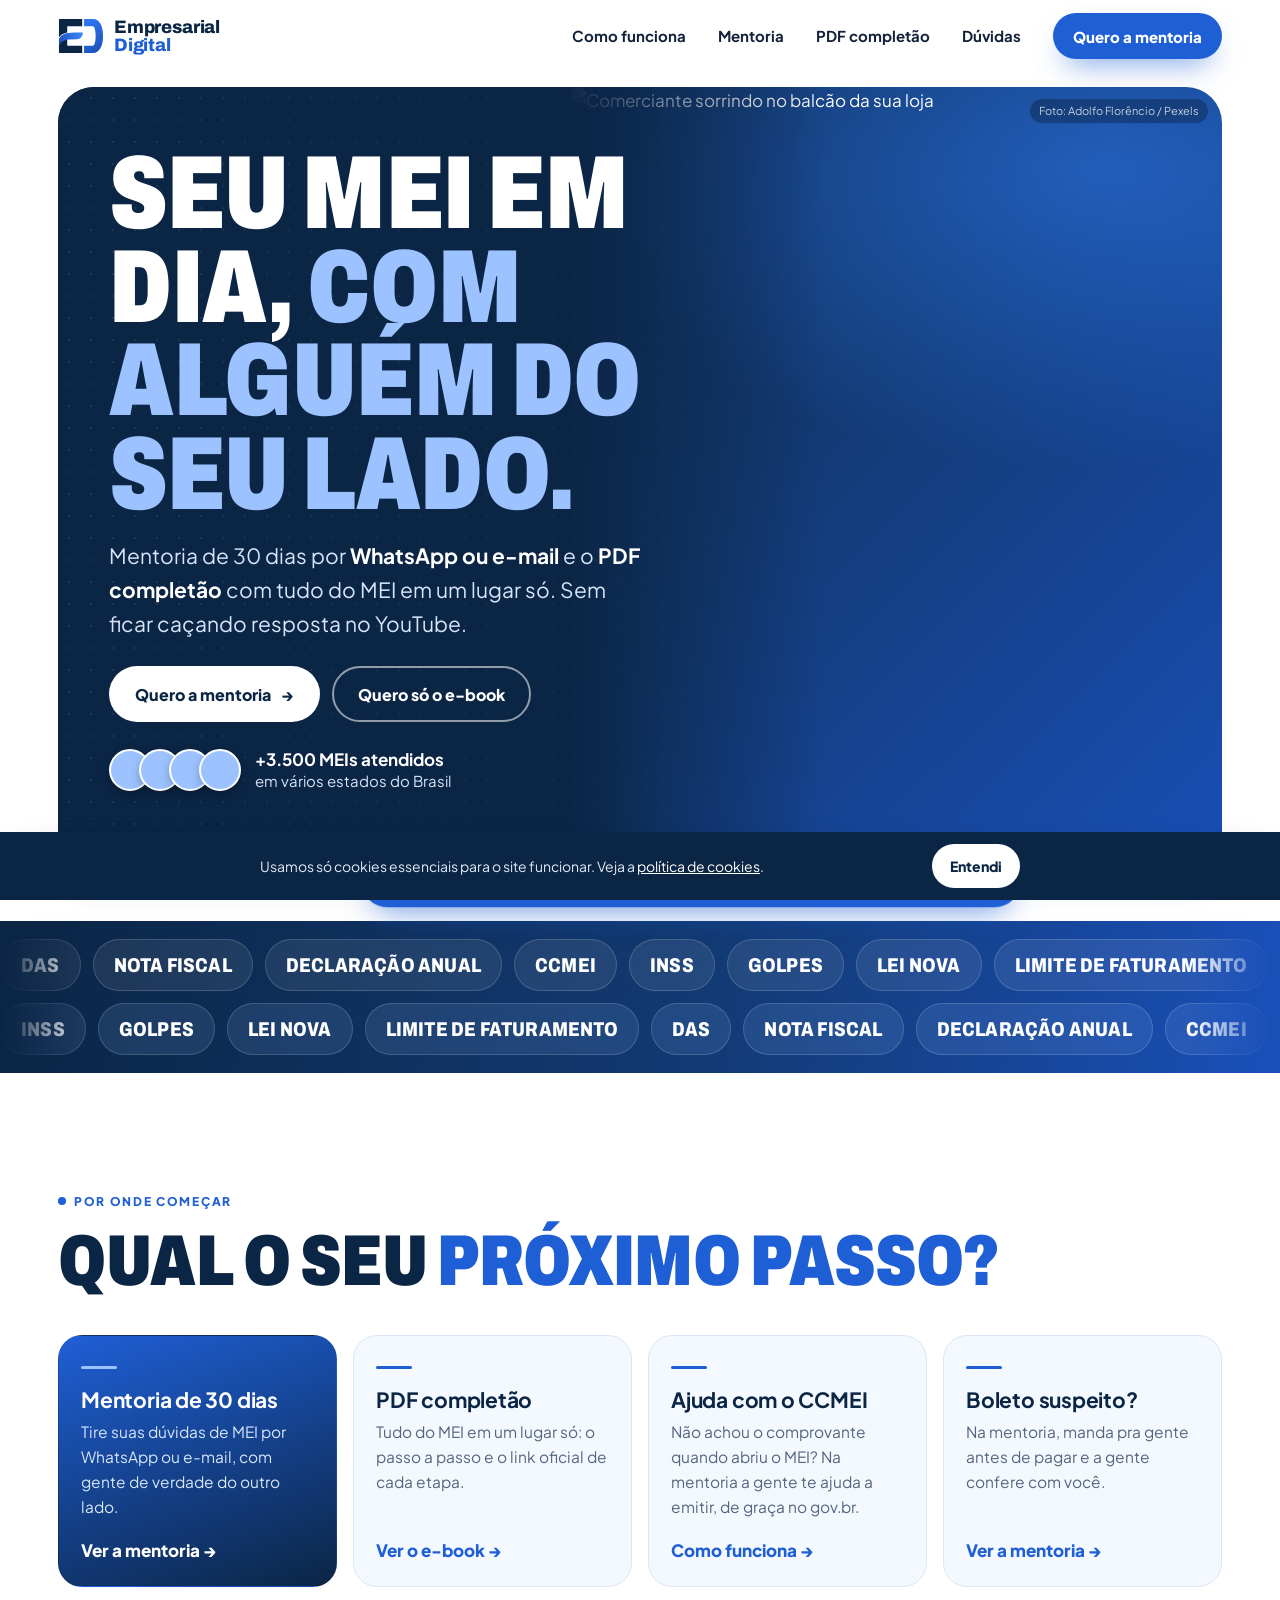
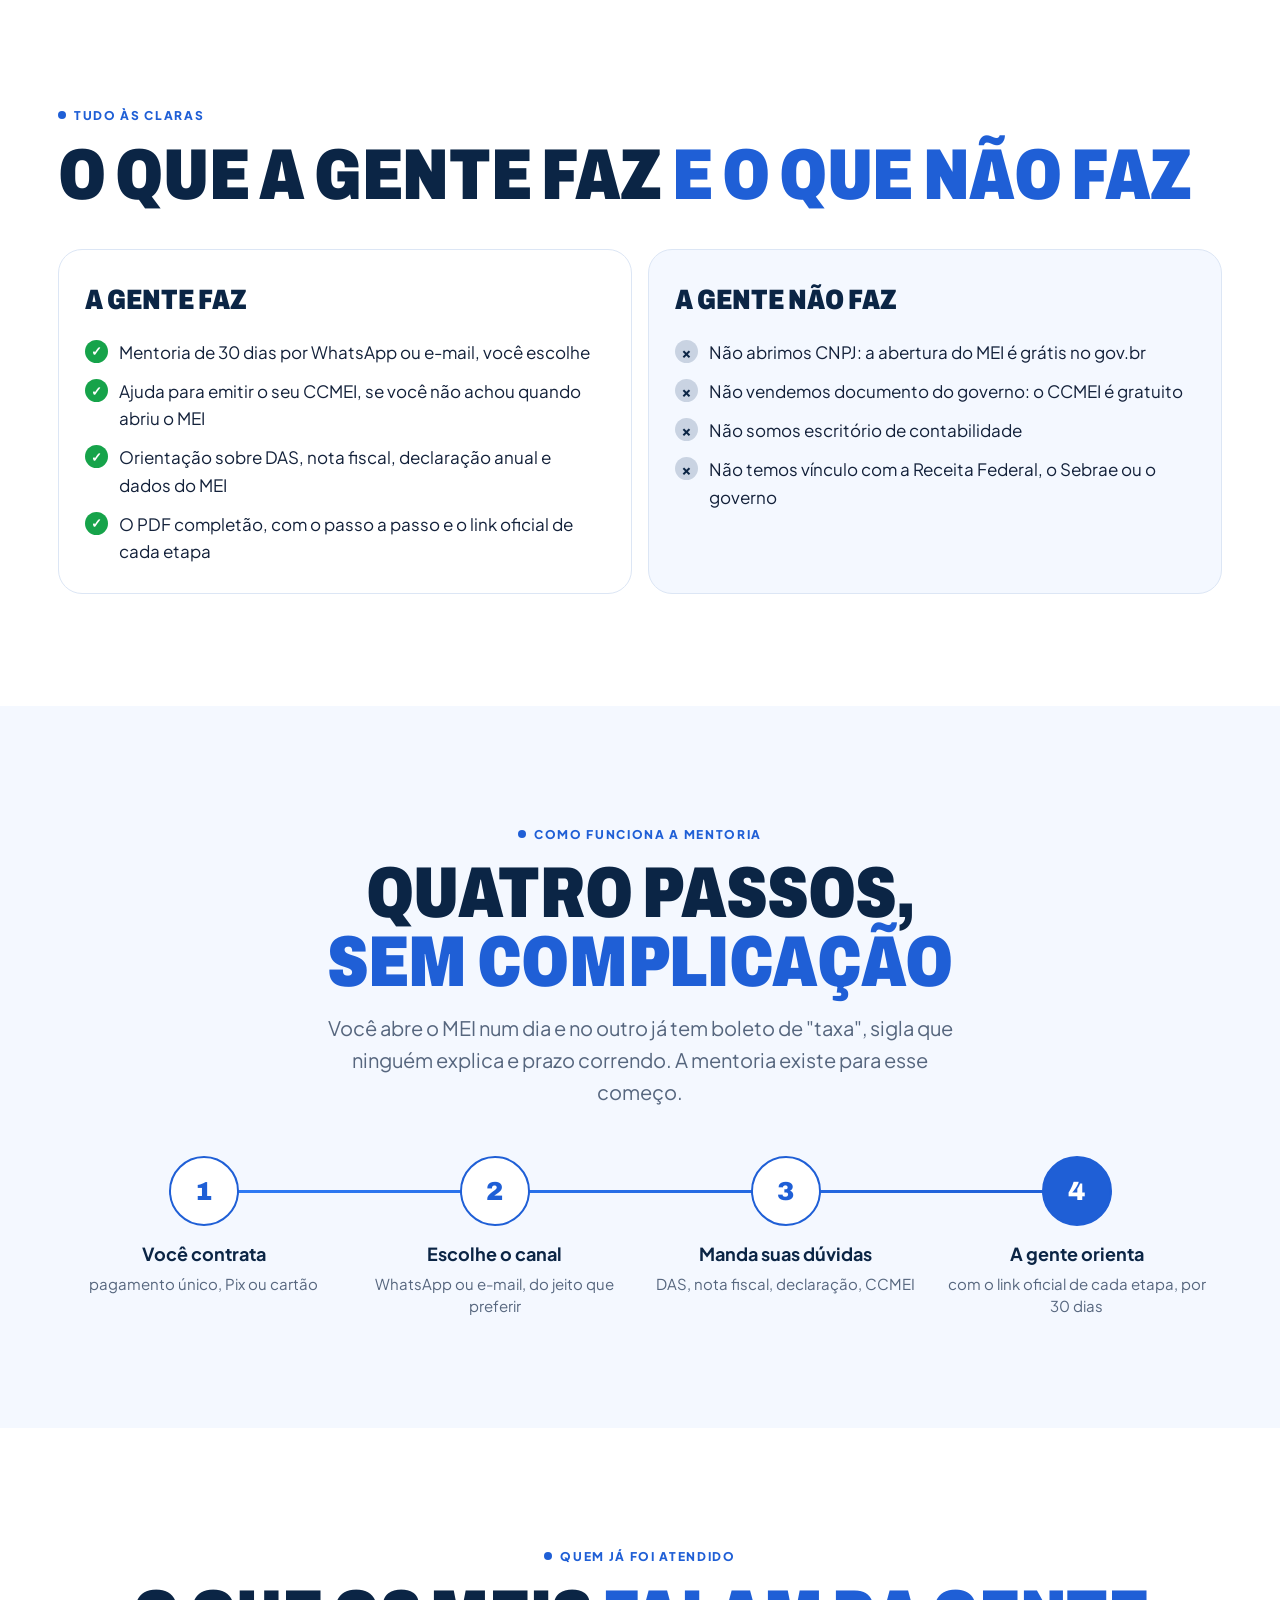
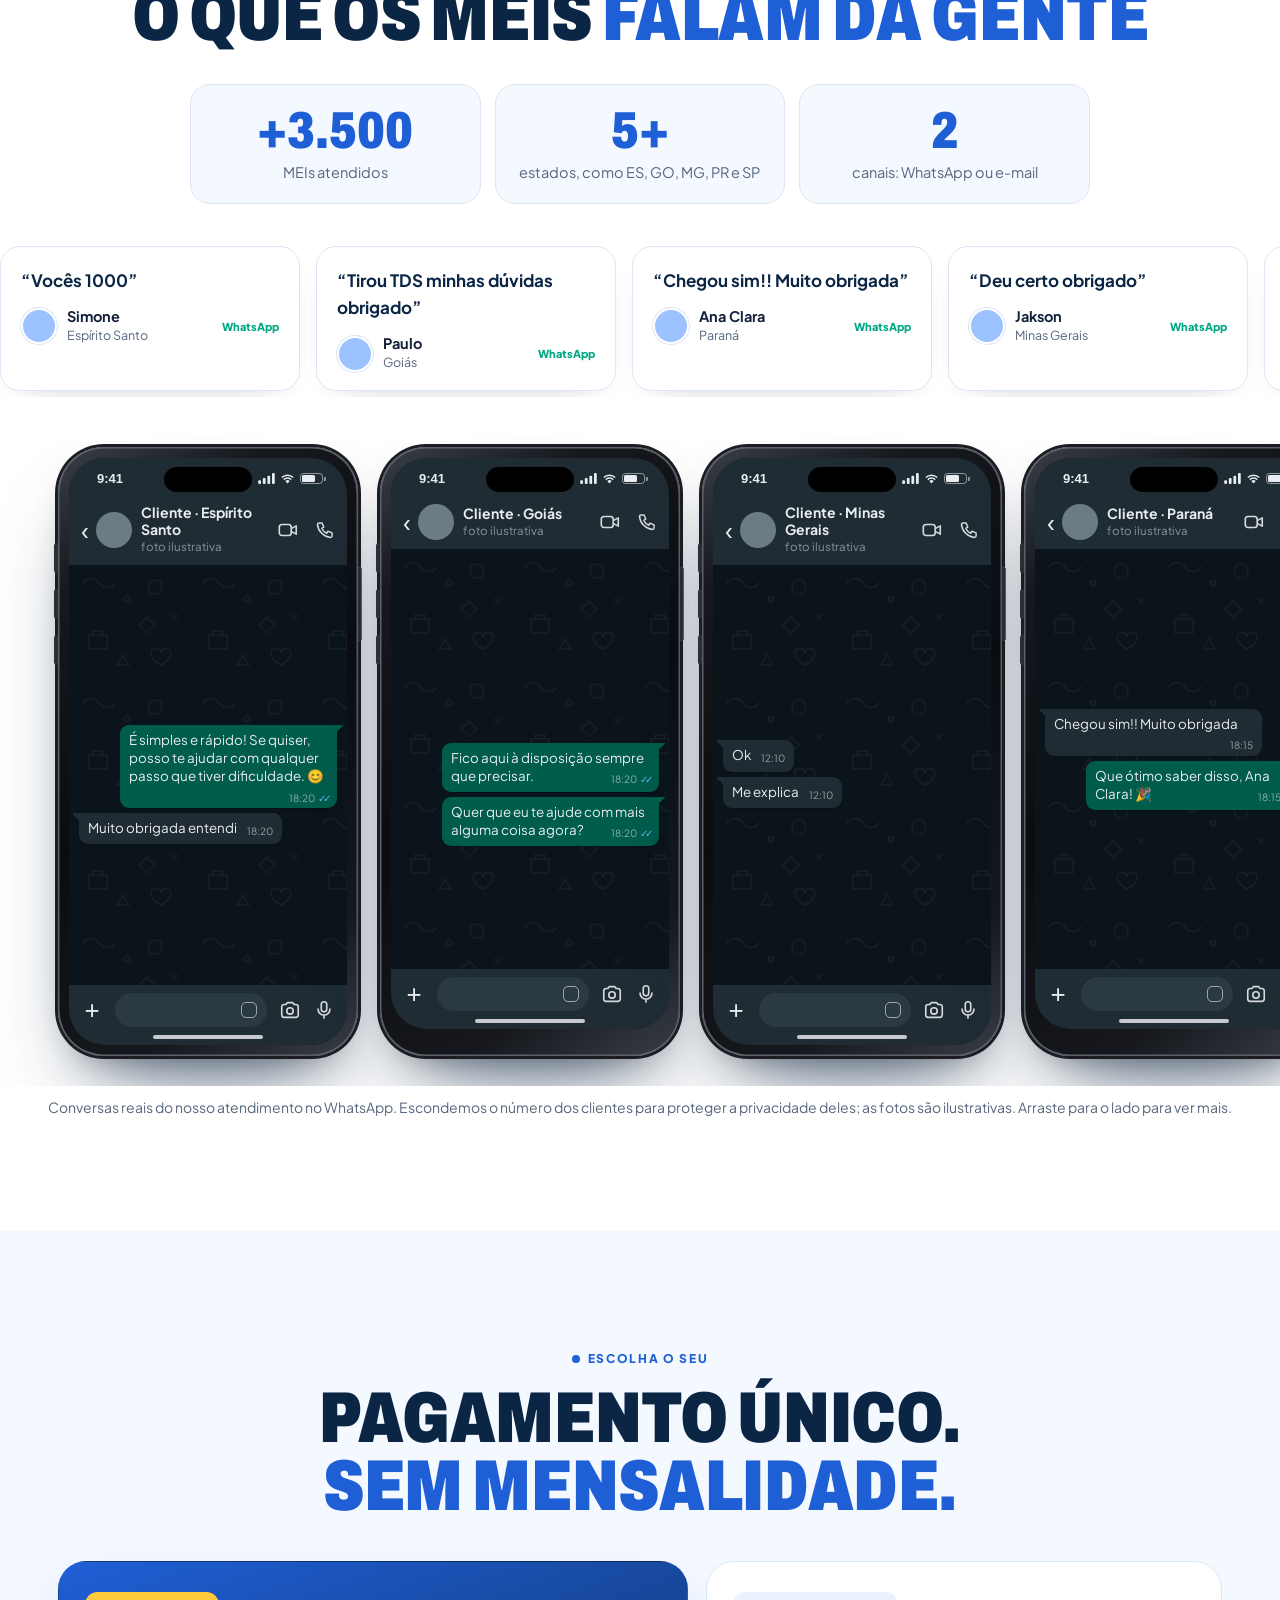
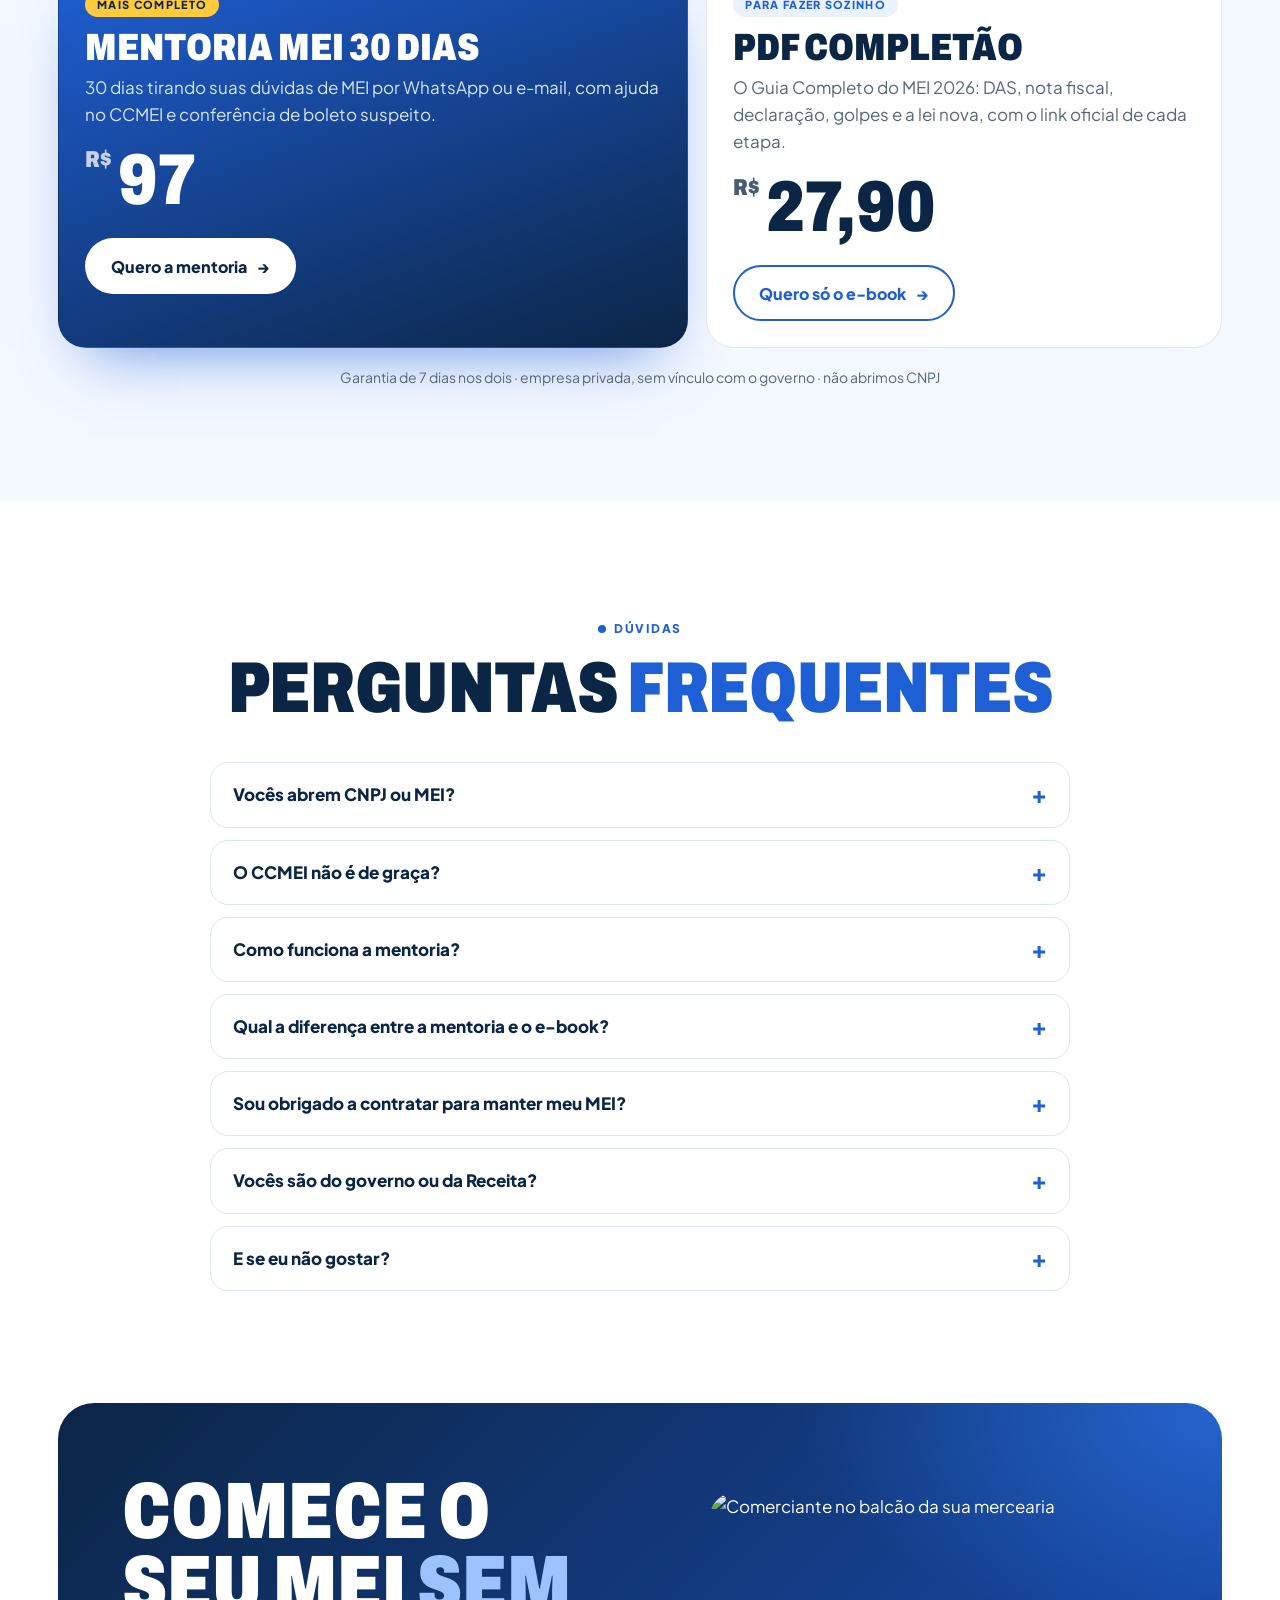
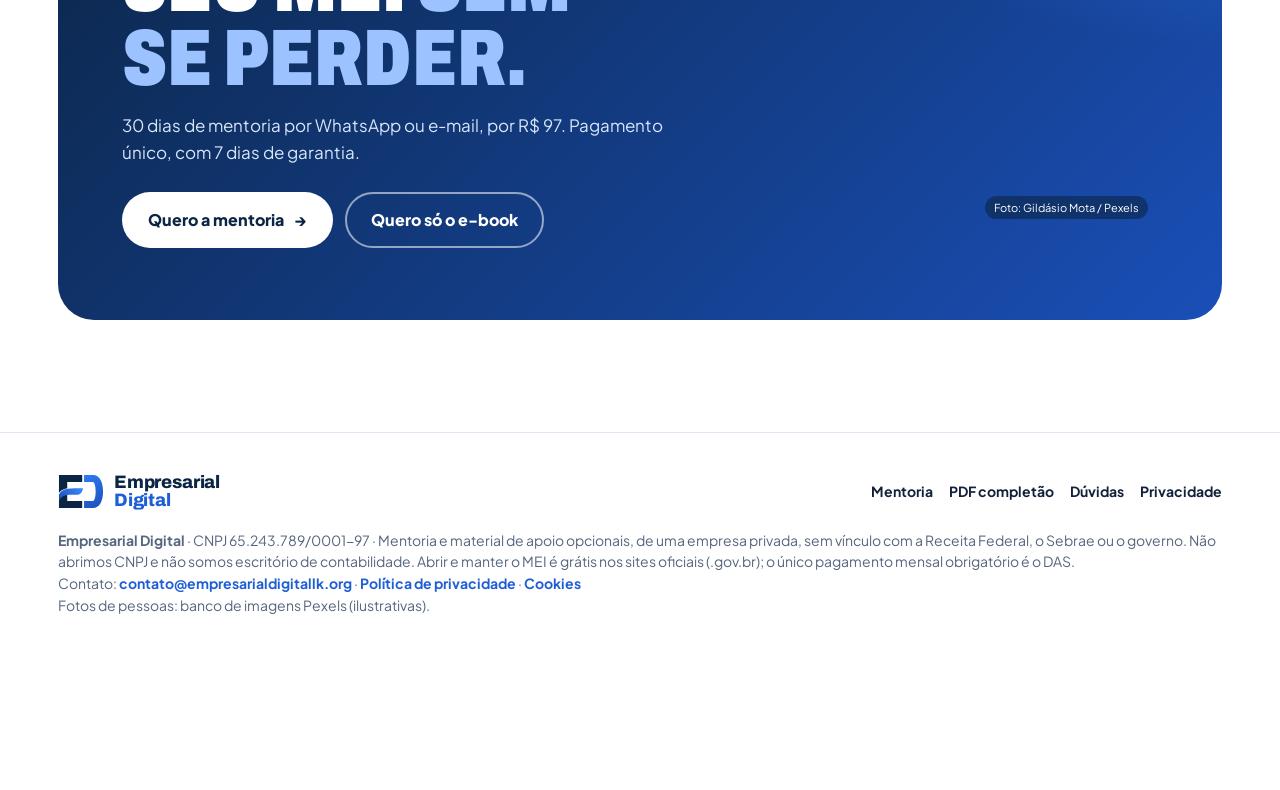
==== commit c46b1d28: "Fotos nas frases dos depoimentos, textos de foto ilustrativa e cabecalho compacto do celular pequeno" ====
--- a/index.html
+++ b/index.html
@@ -13,7 +13,7 @@
 <link rel="preconnect" href="https://fonts.gstatic.com" crossorigin>
 <link rel="preconnect" href="https://images.pexels.com">
 <link href="https://fonts.googleapis.com/css2?family=Archivo:wdth,wght@75..100,700..900&family=Plus+Jakarta+Sans:wght@400;500;600;700;800&display=swap" rel="stylesheet">
-<link rel="stylesheet" href="/assets/site.css?v=10">
+<link rel="stylesheet" href="/assets/site.css?v=13">
 <script>document.documentElement.classList.add("js")</script>
 </head>
 <body data-pagina="inicio">
@@ -141,18 +141,18 @@
   </div>
   <div class="frases sobe" style="margin-top:34px" aria-label="Frases reais de clientes no WhatsApp">
     <div class="trilho">
-      <div class="frase"><q>Vocês 1000</q><div><i>S</i><span><b>Simone</b><small>Espírito Santo</small></span><span class="zapico">WhatsApp</span></div></div>
-      <div class="frase"><q>Tirou TDS minhas dúvidas obrigado</q><div><i style="background:#0B2545">P</i><span><b>Paulo</b><small>Goiás</small></span><span class="zapico">WhatsApp</span></div></div>
-      <div class="frase"><q>Chegou sim!! Muito obrigada</q><div><i style="background:#2F7BF5">A</i><span><b>Ana Clara</b><small>Paraná</small></span><span class="zapico">WhatsApp</span></div></div>
-      <div class="frase"><q>Deu certo obrigado</q><div><i style="background:#1A4FB8">J</i><span><b>Jakson</b><small>Minas Gerais</small></span><span class="zapico">WhatsApp</span></div></div>
-      <div class="frase"><q>Muito obrigada entendi</q><div><i>S</i><span><b>Simone</b><small>Espírito Santo</small></span><span class="zapico">WhatsApp</span></div></div>
-      <div class="frase"><q>Valeu obrigado</q><div><i style="background:#0B2545">P</i><span><b>Paulo</b><small>Goiás</small></span><span class="zapico">WhatsApp</span></div></div>
-      <div class="frase" aria-hidden="true"><q>Vocês 1000</q><div><i>S</i><span><b>Simone</b><small>Espírito Santo</small></span><span class="zapico">WhatsApp</span></div></div>
-      <div class="frase" aria-hidden="true"><q>Tirou TDS minhas dúvidas obrigado</q><div><i style="background:#0B2545">P</i><span><b>Paulo</b><small>Goiás</small></span><span class="zapico">WhatsApp</span></div></div>
-      <div class="frase" aria-hidden="true"><q>Chegou sim!! Muito obrigada</q><div><i style="background:#2F7BF5">A</i><span><b>Ana Clara</b><small>Paraná</small></span><span class="zapico">WhatsApp</span></div></div>
-      <div class="frase" aria-hidden="true"><q>Deu certo obrigado</q><div><i style="background:#1A4FB8">J</i><span><b>Jakson</b><small>Minas Gerais</small></span><span class="zapico">WhatsApp</span></div></div>
-      <div class="frase" aria-hidden="true"><q>Muito obrigada entendi</q><div><i>S</i><span><b>Simone</b><small>Espírito Santo</small></span><span class="zapico">WhatsApp</span></div></div>
-      <div class="frase" aria-hidden="true"><q>Valeu obrigado</q><div><i style="background:#0B2545">P</i><span><b>Paulo</b><small>Goiás</small></span><span class="zapico">WhatsApp</span></div></div>
+      <div class="frase"><q>Vocês 1000</q><div><i class="fav" style="background-image:url(https://images.pexels.com/photos/27066067/pexels-photo-27066067.jpeg?auto=compress&cs=tinysrgb&w=300);background-size:220%;background-position:60% 26%"></i><span><b>Simone</b><small>Espírito Santo</small></span><span class="zapico">WhatsApp</span></div></div>
+      <div class="frase"><q>Tirou TDS minhas dúvidas obrigado</q><div><i class="fav" style="background-image:url(https://images.pexels.com/photos/34823559/pexels-photo-34823559.png?auto=compress&cs=tinysrgb&w=300);background-size:220%;background-position:34% 47%"></i><span><b>Paulo</b><small>Goiás</small></span><span class="zapico">WhatsApp</span></div></div>
+      <div class="frase"><q>Chegou sim!! Muito obrigada</q><div><i class="fav" style="background-image:url(https://images.pexels.com/photos/30557590/pexels-photo-30557590.jpeg?auto=compress&cs=tinysrgb&w=300);background-size:260%;background-position:50% 42%"></i><span><b>Ana Clara</b><small>Paraná</small></span><span class="zapico">WhatsApp</span></div></div>
+      <div class="frase"><q>Deu certo obrigado</q><div><i class="fav" style="background-image:url(https://images.pexels.com/photos/14059677/pexels-photo-14059677.jpeg?auto=compress&cs=tinysrgb&w=300);background-size:220%;background-position:68% 39%"></i><span><b>Jakson</b><small>Minas Gerais</small></span><span class="zapico">WhatsApp</span></div></div>
+      <div class="frase"><q>Muito obrigada entendi</q><div><i class="fav" style="background-image:url(https://images.pexels.com/photos/27066067/pexels-photo-27066067.jpeg?auto=compress&cs=tinysrgb&w=300);background-size:220%;background-position:60% 26%"></i><span><b>Simone</b><small>Espírito Santo</small></span><span class="zapico">WhatsApp</span></div></div>
+      <div class="frase"><q>Valeu obrigado</q><div><i class="fav" style="background-image:url(https://images.pexels.com/photos/34823559/pexels-photo-34823559.png?auto=compress&cs=tinysrgb&w=300);background-size:220%;background-position:34% 47%"></i><span><b>Paulo</b><small>Goiás</small></span><span class="zapico">WhatsApp</span></div></div>
+      <div class="frase" aria-hidden="true"><q>Vocês 1000</q><div><i class="fav" style="background-image:url(https://images.pexels.com/photos/27066067/pexels-photo-27066067.jpeg?auto=compress&cs=tinysrgb&w=300);background-size:220%;background-position:60% 26%"></i><span><b>Simone</b><small>Espírito Santo</small></span><span class="zapico">WhatsApp</span></div></div>
+      <div class="frase" aria-hidden="true"><q>Tirou TDS minhas dúvidas obrigado</q><div><i class="fav" style="background-image:url(https://images.pexels.com/photos/34823559/pexels-photo-34823559.png?auto=compress&cs=tinysrgb&w=300);background-size:220%;background-position:34% 47%"></i><span><b>Paulo</b><small>Goiás</small></span><span class="zapico">WhatsApp</span></div></div>
+      <div class="frase" aria-hidden="true"><q>Chegou sim!! Muito obrigada</q><div><i class="fav" style="background-image:url(https://images.pexels.com/photos/30557590/pexels-photo-30557590.jpeg?auto=compress&cs=tinysrgb&w=300);background-size:260%;background-position:50% 42%"></i><span><b>Ana Clara</b><small>Paraná</small></span><span class="zapico">WhatsApp</span></div></div>
+      <div class="frase" aria-hidden="true"><q>Deu certo obrigado</q><div><i class="fav" style="background-image:url(https://images.pexels.com/photos/14059677/pexels-photo-14059677.jpeg?auto=compress&cs=tinysrgb&w=300);background-size:220%;background-position:68% 39%"></i><span><b>Jakson</b><small>Minas Gerais</small></span><span class="zapico">WhatsApp</span></div></div>
+      <div class="frase" aria-hidden="true"><q>Muito obrigada entendi</q><div><i class="fav" style="background-image:url(https://images.pexels.com/photos/27066067/pexels-photo-27066067.jpeg?auto=compress&cs=tinysrgb&w=300);background-size:220%;background-position:60% 26%"></i><span><b>Simone</b><small>Espírito Santo</small></span><span class="zapico">WhatsApp</span></div></div>
+      <div class="frase" aria-hidden="true"><q>Valeu obrigado</q><div><i class="fav" style="background-image:url(https://images.pexels.com/photos/34823559/pexels-photo-34823559.png?auto=compress&cs=tinysrgb&w=300);background-size:220%;background-position:34% 47%"></i><span><b>Paulo</b><small>Goiás</small></span><span class="zapico">WhatsApp</span></div></div>
     </div>
   </div>
   <div class="vitrine" tabindex="0" aria-label="Conversas reais do atendimento, role para o lado">
@@ -210,7 +210,7 @@
       <div class="zap-rodape" aria-hidden="true"><b>+</b><span><i></i></span><svg viewBox="0 0 24 24" width="22" height="22" fill="none" stroke="currentColor" stroke-width="1.8" stroke-linejoin="round"><path d="M3 8.5A2.5 2.5 0 0 1 5.5 6h2l1.5-2h6l1.5 2h2A2.5 2.5 0 0 1 21 8.5v9a2.5 2.5 0 0 1-2.5 2.5h-13A2.5 2.5 0 0 1 3 17.5z"/><circle cx="12" cy="13" r="3.5"/></svg><svg viewBox="0 0 24 24" width="22" height="22" fill="none" stroke="currentColor" stroke-width="1.8" stroke-linecap="round"><rect x="9" y="3" width="6" height="11" rx="3"/><path d="M5.5 11a6.5 6.5 0 0 0 13 0M12 17.5V21"/></svg></div>
     </div></div>
   </div>
-  <p class="privado centro" style="padding:0 18px">Conversas reais do nosso atendimento no WhatsApp. Escondemos o número e a foto dos clientes para proteger a privacidade deles. Arraste para o lado para ver mais.</p>
+  <p class="privado centro" style="padding:0 18px">Conversas reais do nosso atendimento no WhatsApp. Escondemos o número dos clientes para proteger a privacidade deles; as fotos são ilustrativas. Arraste para o lado para ver mais.</p>
 </section>
 
 <section class="bloco" id="planos" style="background:var(--ceu-2)">
--- a/assets/site.css
+++ b/assets/site.css
@@ -439,3 +439,13 @@
 .hero .prova .bolinhas i.av:first-child{margin-left:0}
 /* foto do perfil nos celulares dos depoimentos */
 .zap-topo .foto{border-radius:50%;background-color:#6B7C85;background-repeat:no-repeat;flex:0 0 auto}
+/* fotos nas frases dos depoimentos */
+.frase i.fav{background-color:#9CC3FF;background-repeat:no-repeat;border:2px solid #fff;box-shadow:0 0 0 1px var(--linha)}
+/* cabeçalho do WhatsApp compacto nos celulares menores (páginas de produto) */
+.zap-topo > div{min-width:0;flex:1}
+.prod-visual .cel .zap-topo b{font-size:12.5px;white-space:nowrap;overflow:hidden;text-overflow:ellipsis}
+.prod-visual .cel .zap-topo small{font-size:10.5px;white-space:nowrap}
+.prod-visual .cel .zap-topo .ic{gap:10px}
+.prod-visual .cel .zap-topo .ic svg{width:17px;height:17px}
+.prod-visual .cel .zap-topo .foto,.prod-visual .cel .zap-topo .foto svg{width:30px;height:30px}
+@media (max-width:959px){.prod-visual .cel .zap-topo .ic{display:none}.prod-visual .cel .zap-topo{gap:7px;padding-left:8px;padding-right:8px}}
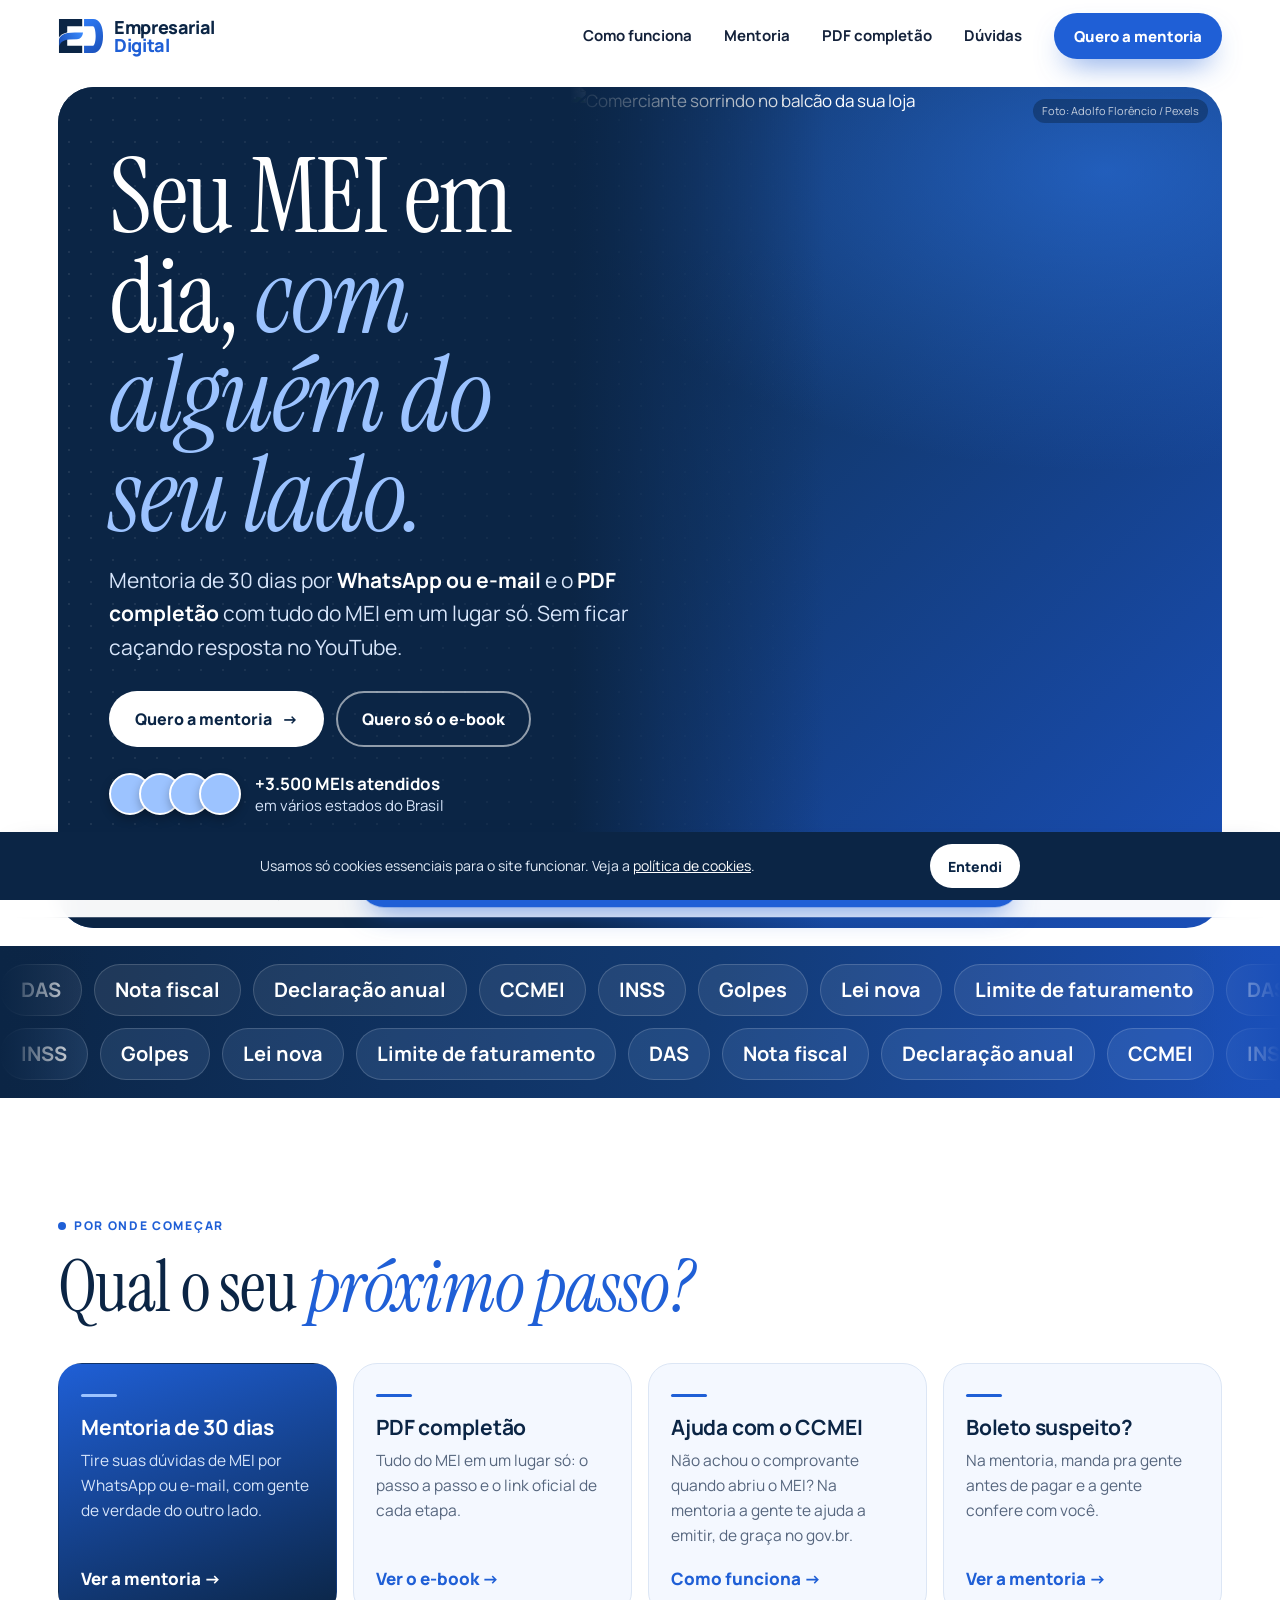
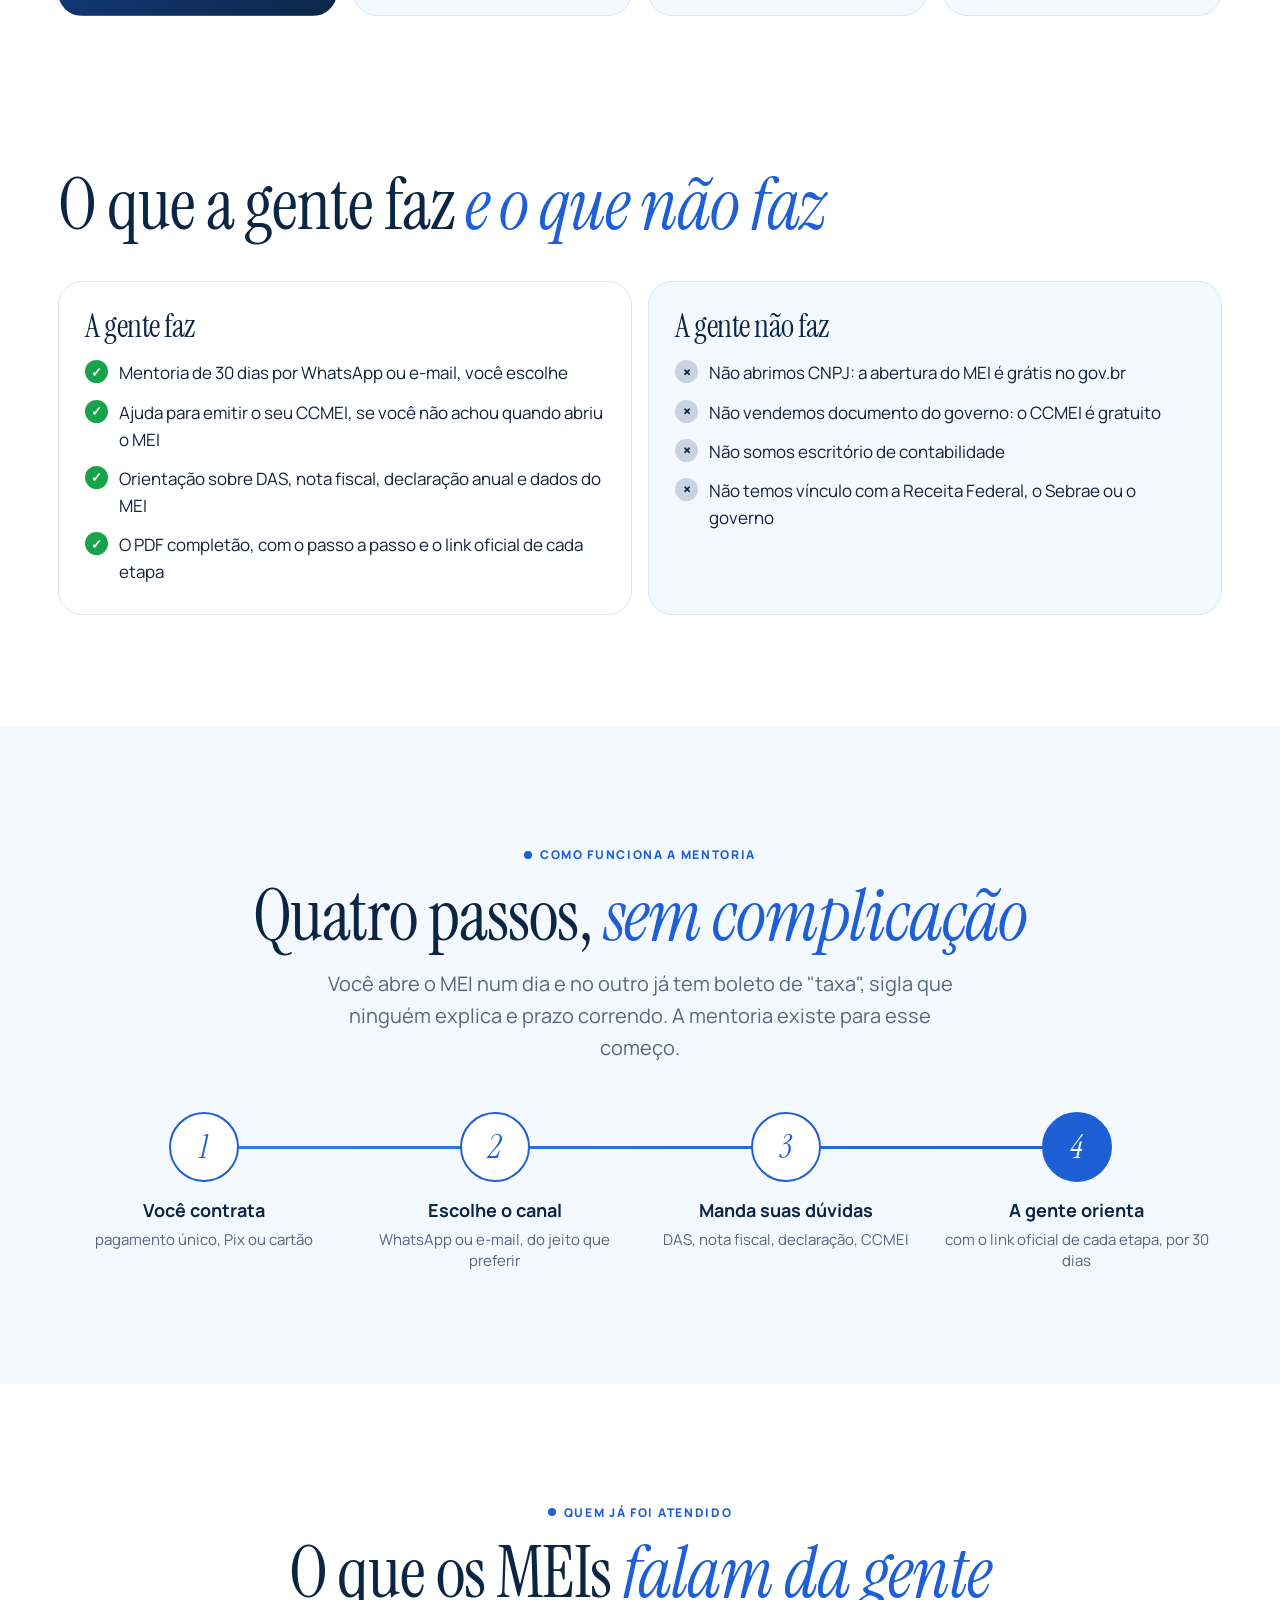
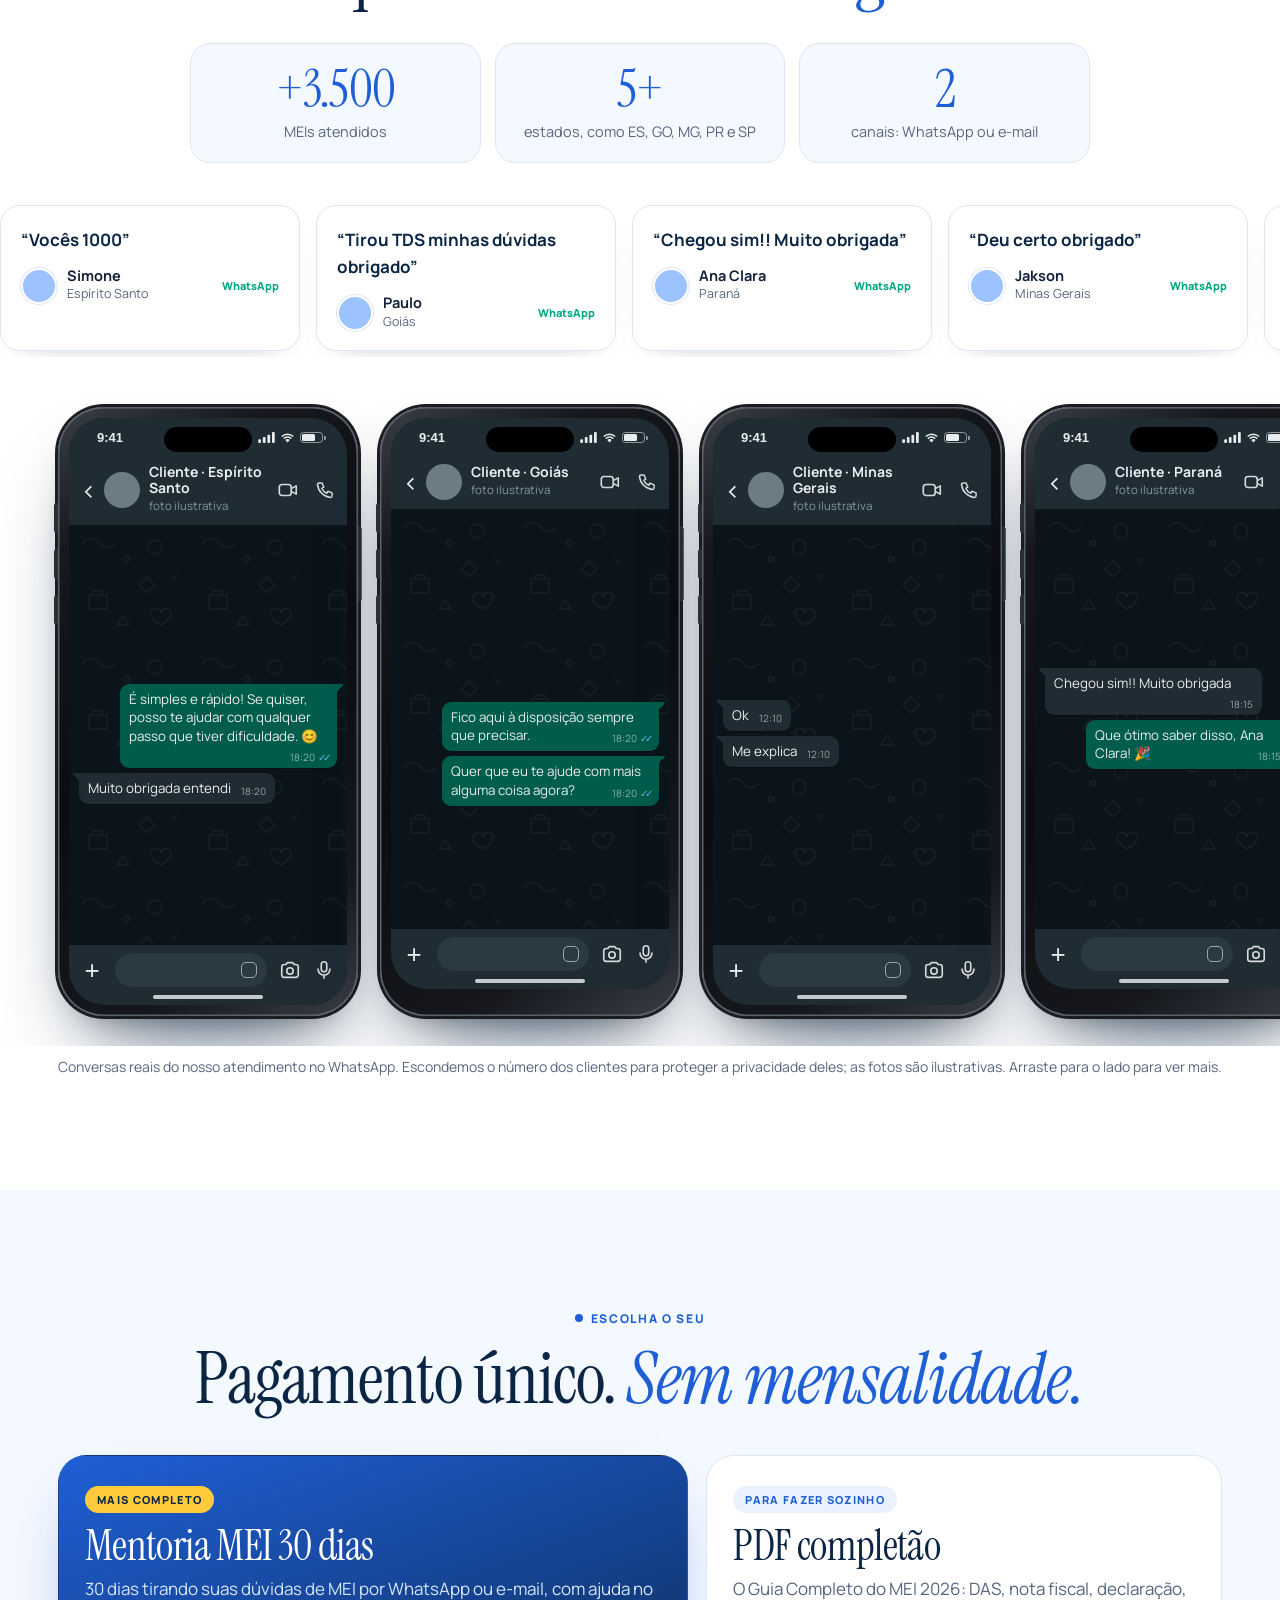
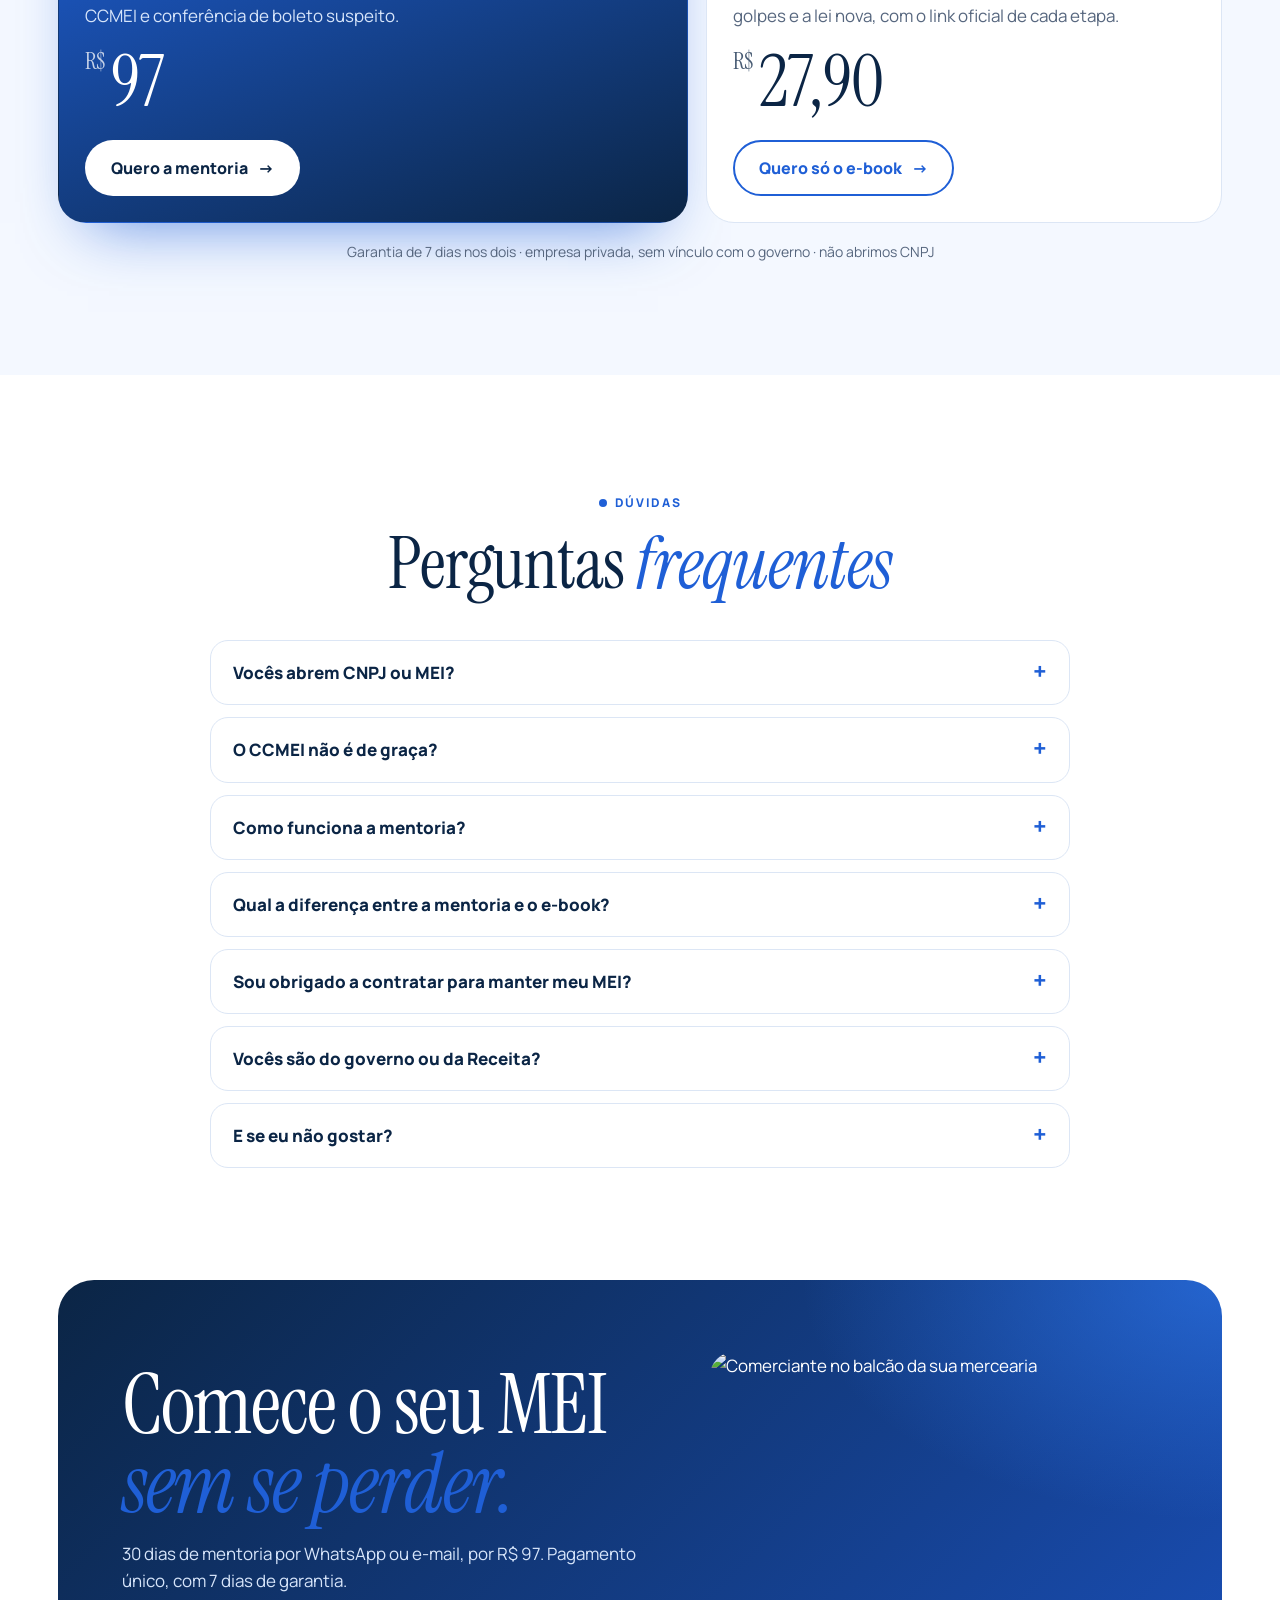
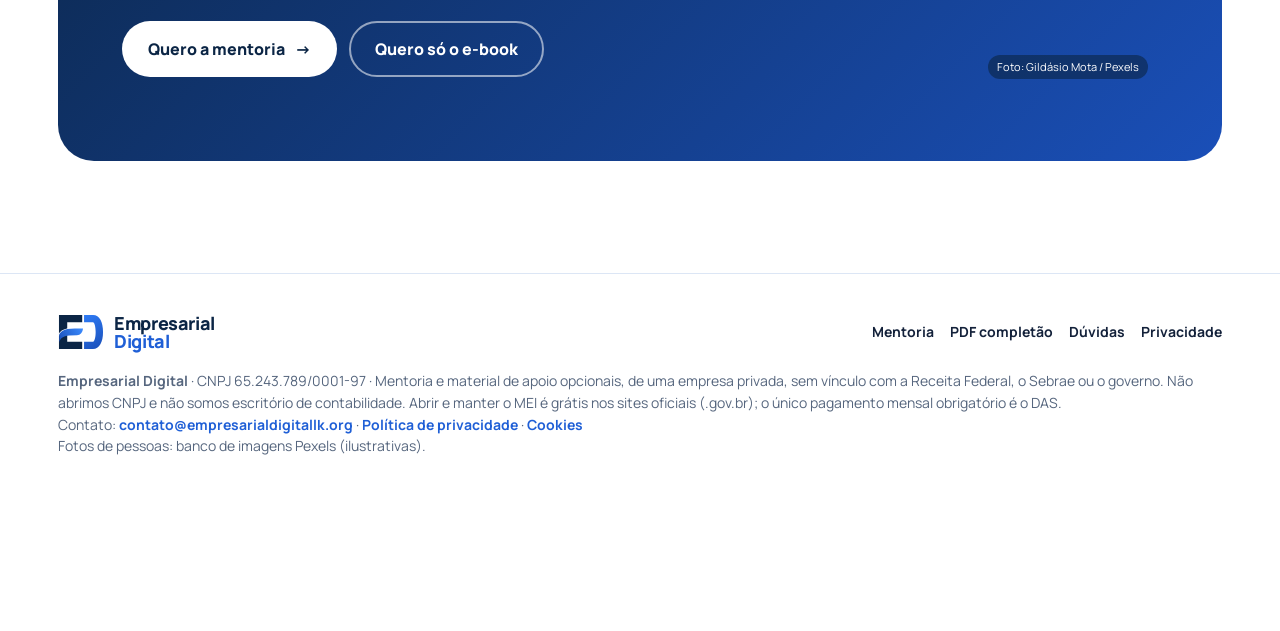
==== commit c924993e: "Identidade nova: Instrument Serif nos titulos com destaque em italico azul e Manrope no texto (mesma" ====
--- a/index.html
+++ b/index.html
@@ -12,7 +12,7 @@
 <link rel="preconnect" href="https://fonts.googleapis.com">
 <link rel="preconnect" href="https://fonts.gstatic.com" crossorigin>
 <link rel="preconnect" href="https://images.pexels.com">
-<link href="https://fonts.googleapis.com/css2?family=Archivo:wdth,wght@75..100,700..900&family=Plus+Jakarta+Sans:wght@400;500;600;700;800&display=swap" rel="stylesheet">
+<link href="https://fonts.googleapis.com/css2?family=Instrument+Serif:ital@0;1&family=Manrope:wght@400;500;600;700;800&display=swap" rel="stylesheet">
 <link rel="stylesheet" href="/assets/site.css?v=13">
 <script>document.documentElement.classList.add("js")</script>
 </head>
--- a/assets/site.css
+++ b/assets/site.css
@@ -449,3 +449,21 @@
 .prod-visual .cel .zap-topo .ic svg{width:17px;height:17px}
 .prod-visual .cel .zap-topo .foto,.prod-visual .cel .zap-topo .foto svg{width:30px;height:30px}
 @media (max-width:959px){.prod-visual .cel .zap-topo .ic{display:none}.prod-visual .cel .zap-topo{gap:7px;padding-left:8px;padding-right:8px}}
+
+/* ===== v8 (24/11): mesma identidade dos posts: Instrument Serif (títulos, destaque em itálico azul) + Manrope (texto) ===== */
+:root{--f-titulo:"Instrument Serif","Times New Roman",serif;--f-texto:"Manrope","Segoe UI",Arial,sans-serif}
+.titulo,.hero h1,.lista h3,.oferta h3,.final h2,.plano h3,.prod-hero h1,.gente figcaption,
+.numero b,.oferta .preco,.barra .p b,.plano .preco,.prod-hero .preco-linha b,.etapa .bola{
+  font-family:var(--f-titulo);font-stretch:normal;font-weight:400;text-transform:none;letter-spacing:-.015em}
+.titulo{line-height:1;font-size:clamp(40px,5.4vw,68px)}
+.hero h1{line-height:.95;font-size:clamp(50px,8.2vw,108px)}
+.prod-hero h1{line-height:.95;font-size:clamp(48px,7.4vw,96px)}
+.final h2{line-height:.95;font-size:clamp(44px,6.6vw,84px)}
+.lista h3{font-size:32px;line-height:1.05}
+.oferta h3,.plano h3{font-size:clamp(32px,3.4vw,42px);line-height:1}
+.titulo em,.hero h1 em,.prod-hero h1 em,.final h2 em{font-style:italic;color:var(--azul)}
+.gente figcaption{font-style:italic;font-size:clamp(24px,2.6vw,32px)}
+.etapa .bola{font-style:italic;font-size:32px}
+.logo span{font-family:var(--f-texto);font-weight:800;letter-spacing:-.02em}
+.temas .pill{font-family:var(--f-texto);font-stretch:normal;font-weight:700;text-transform:none;letter-spacing:0}
+.hero h1 em{color:#9CC3FF}
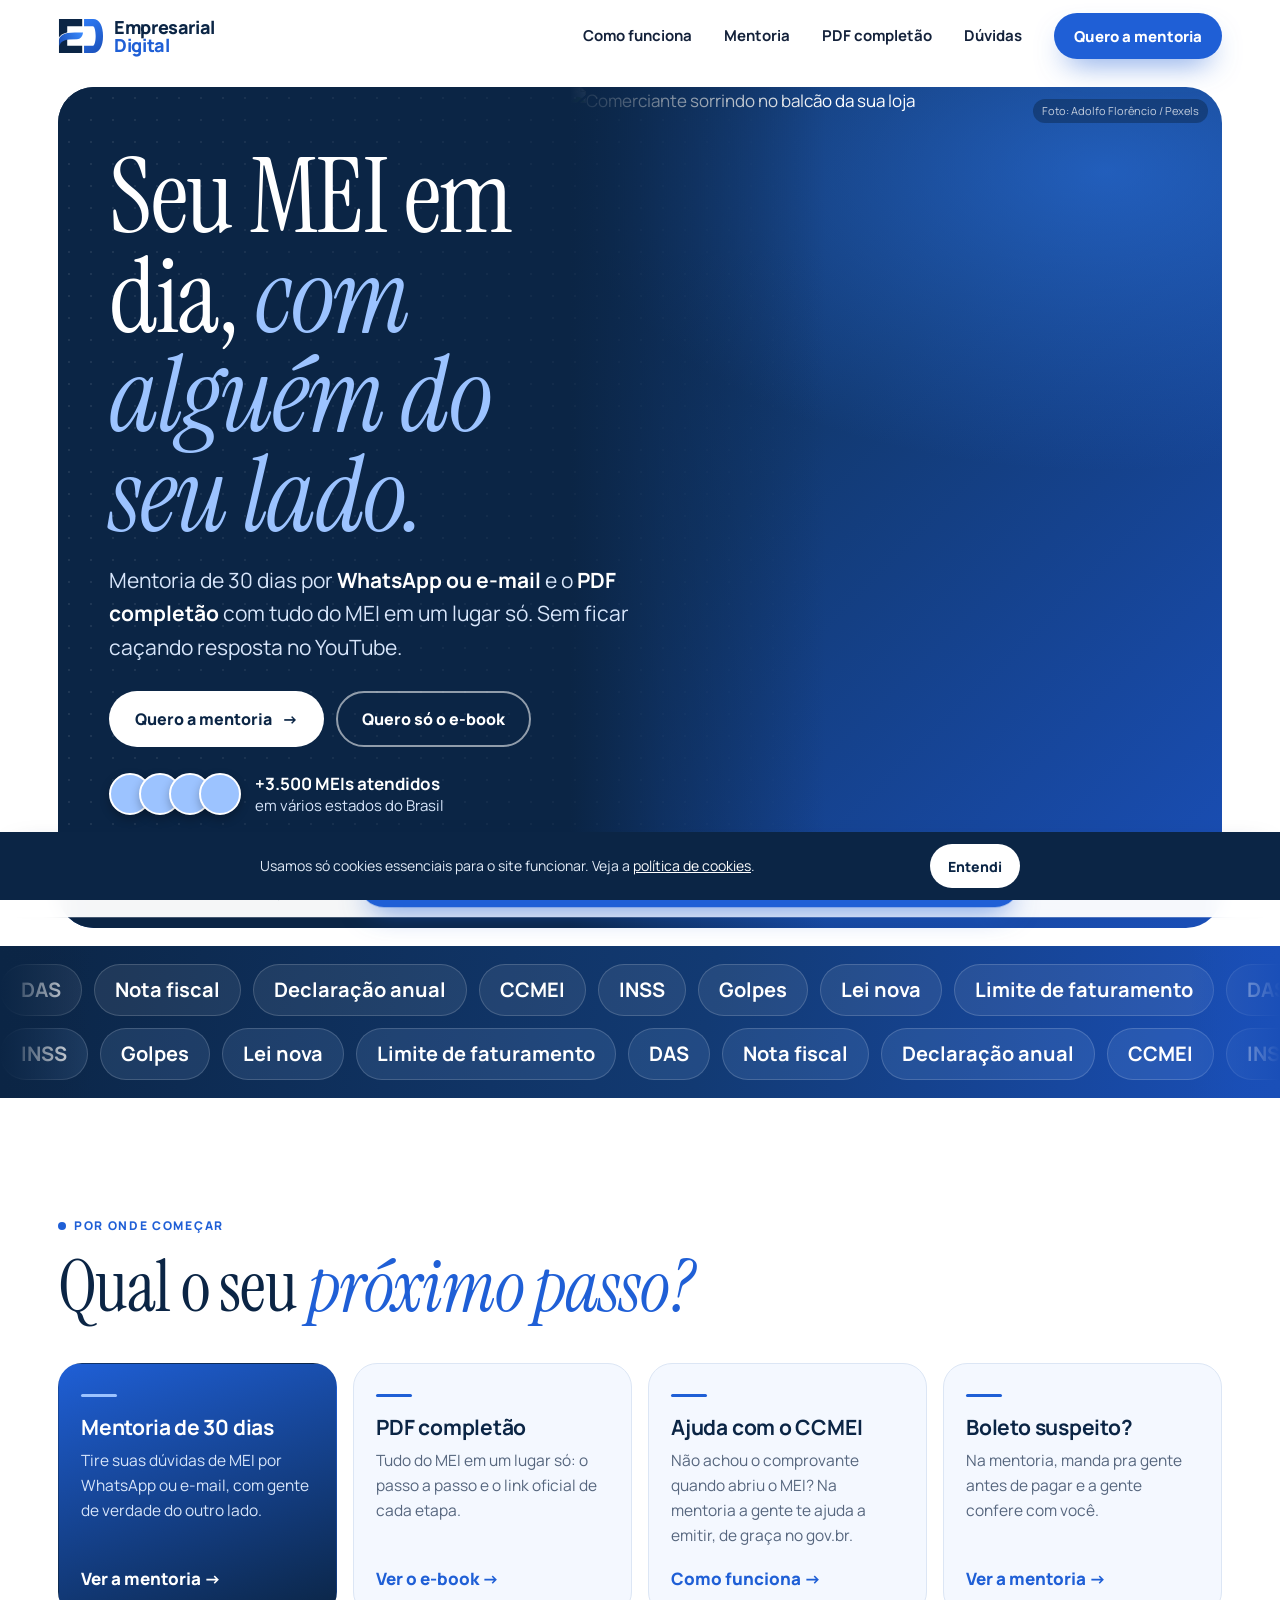
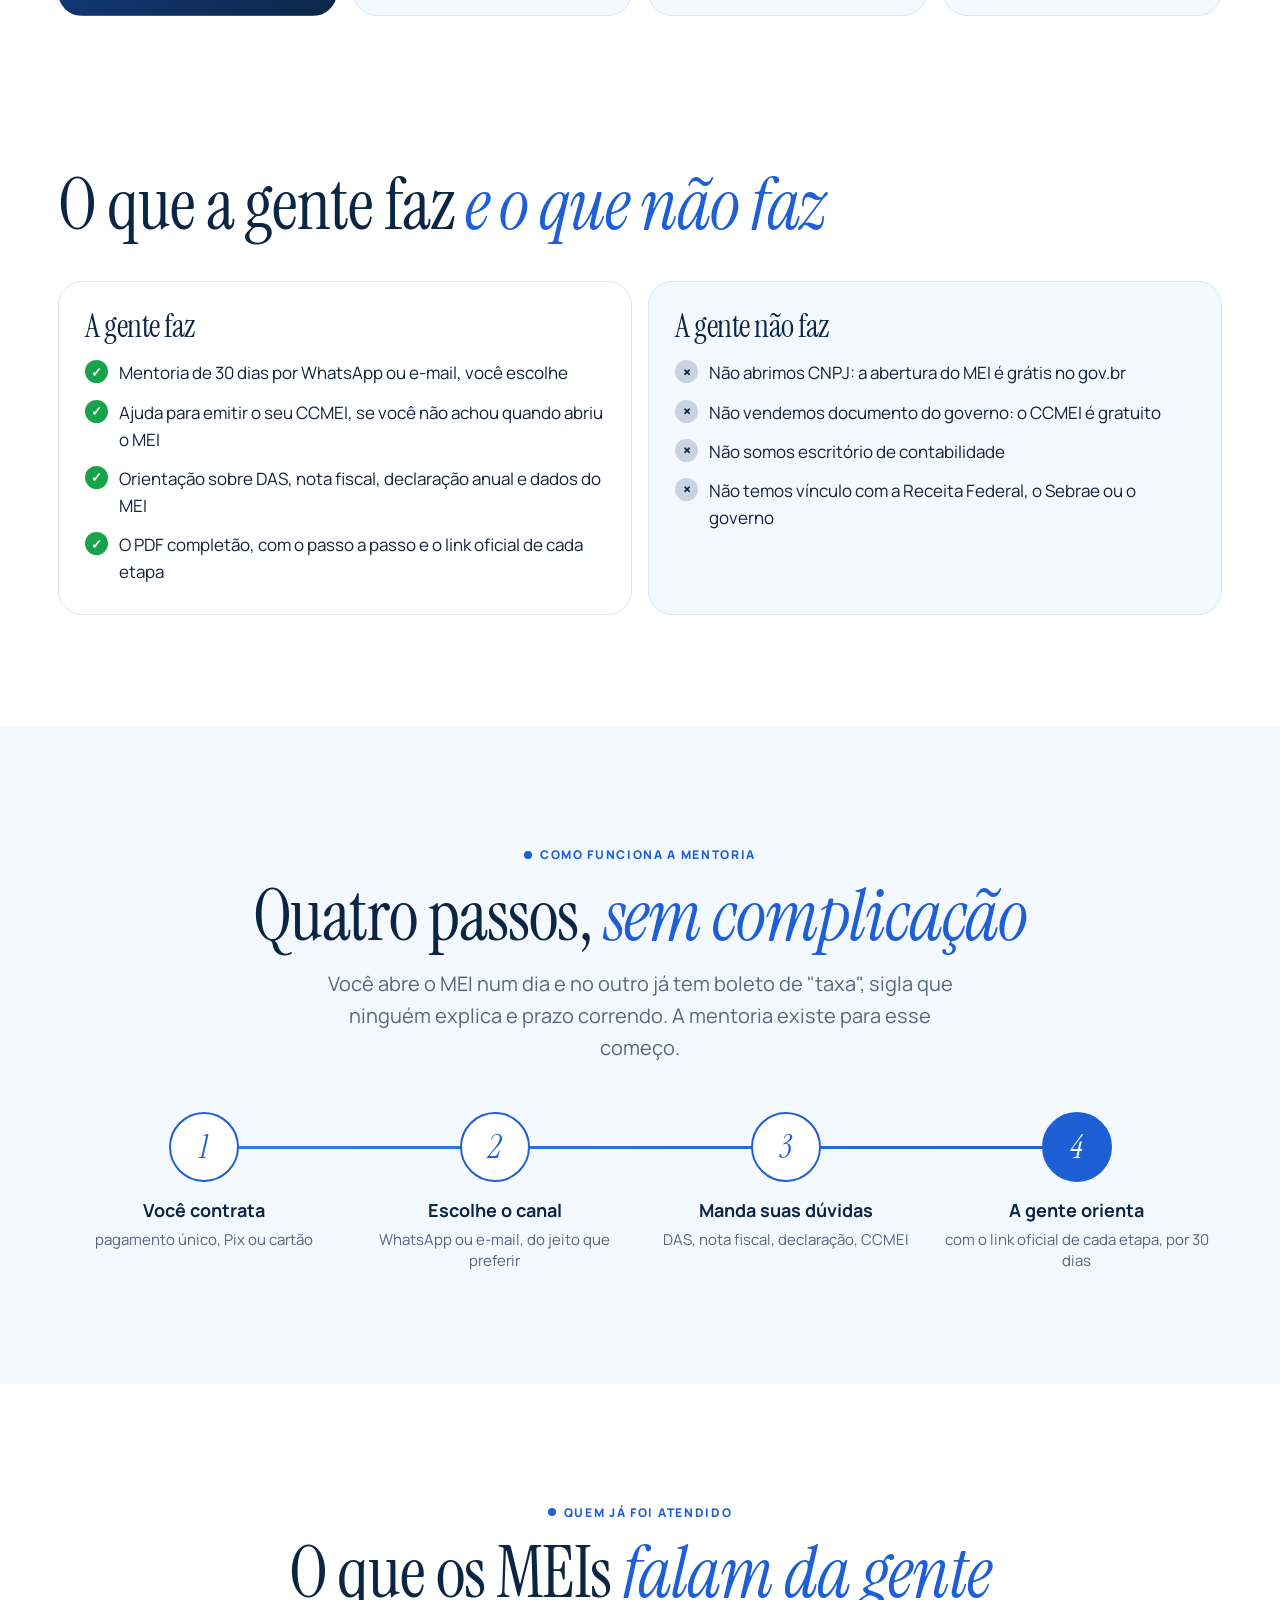
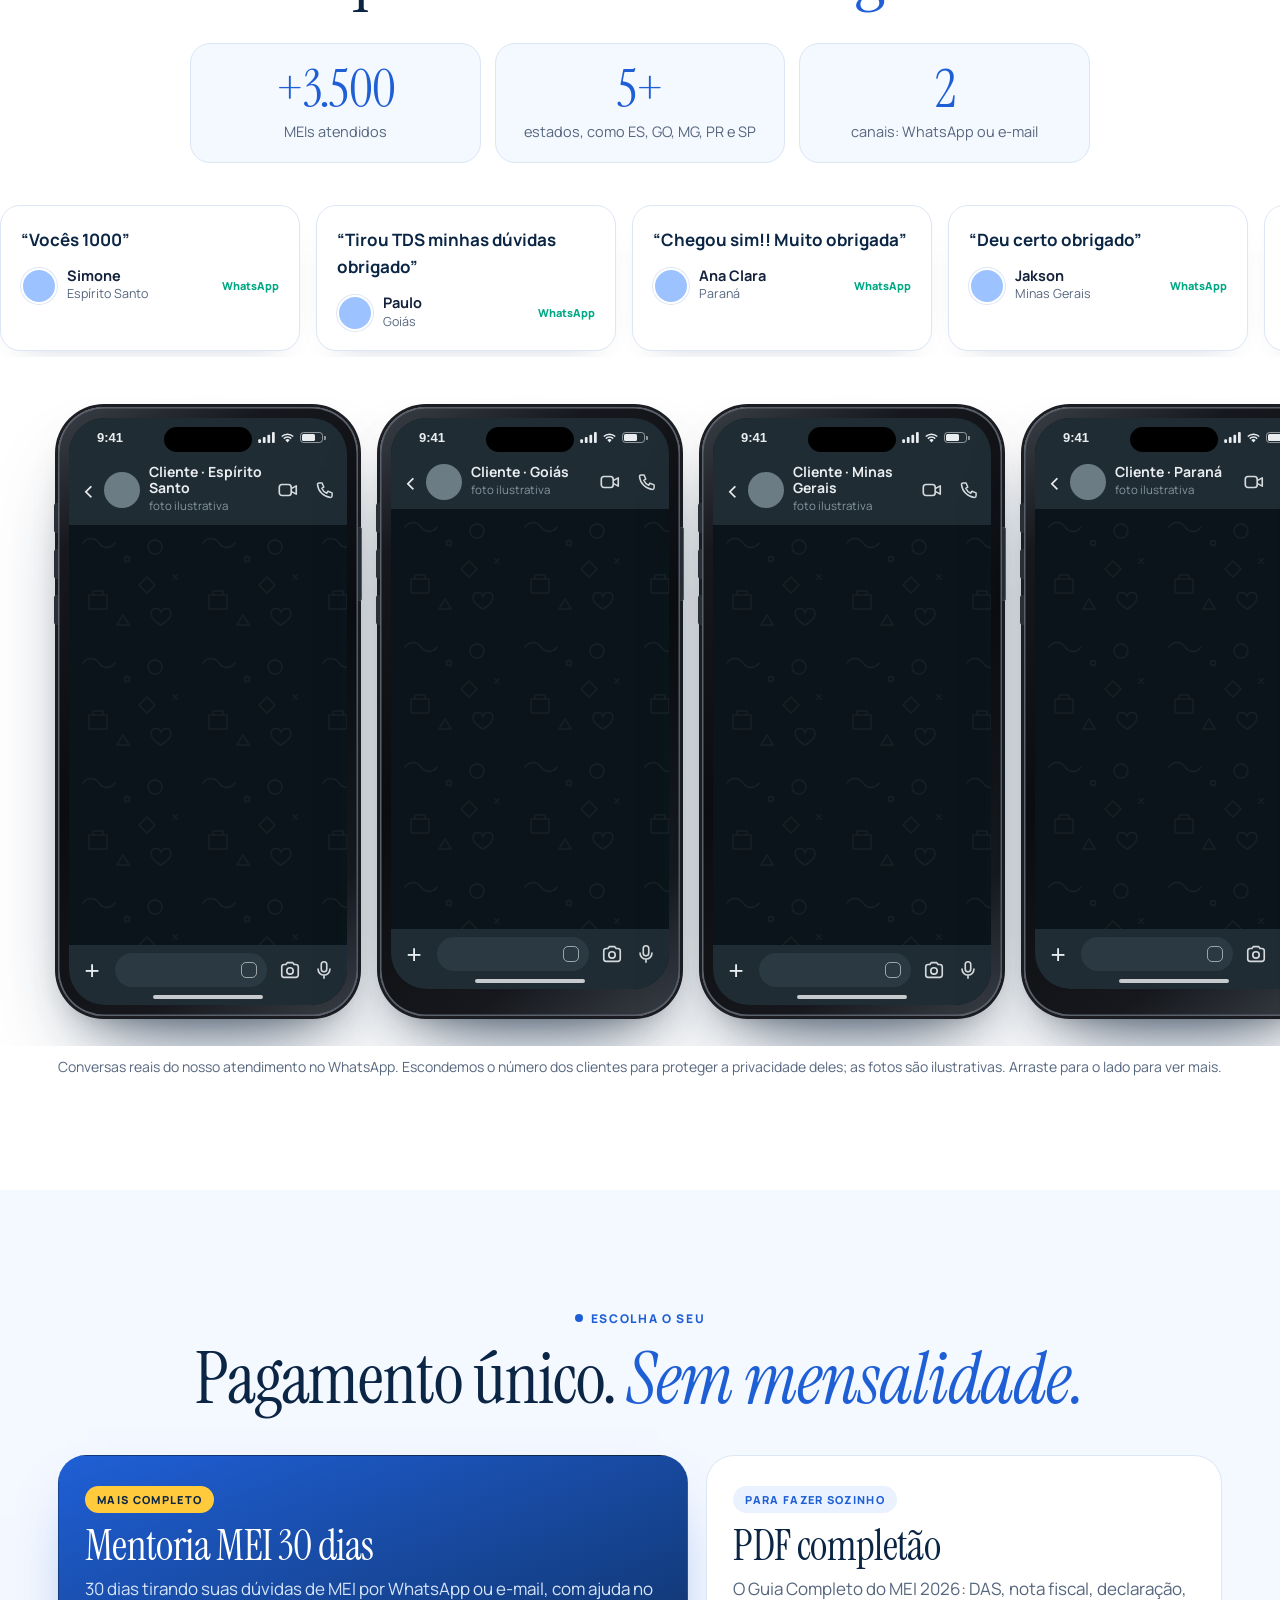
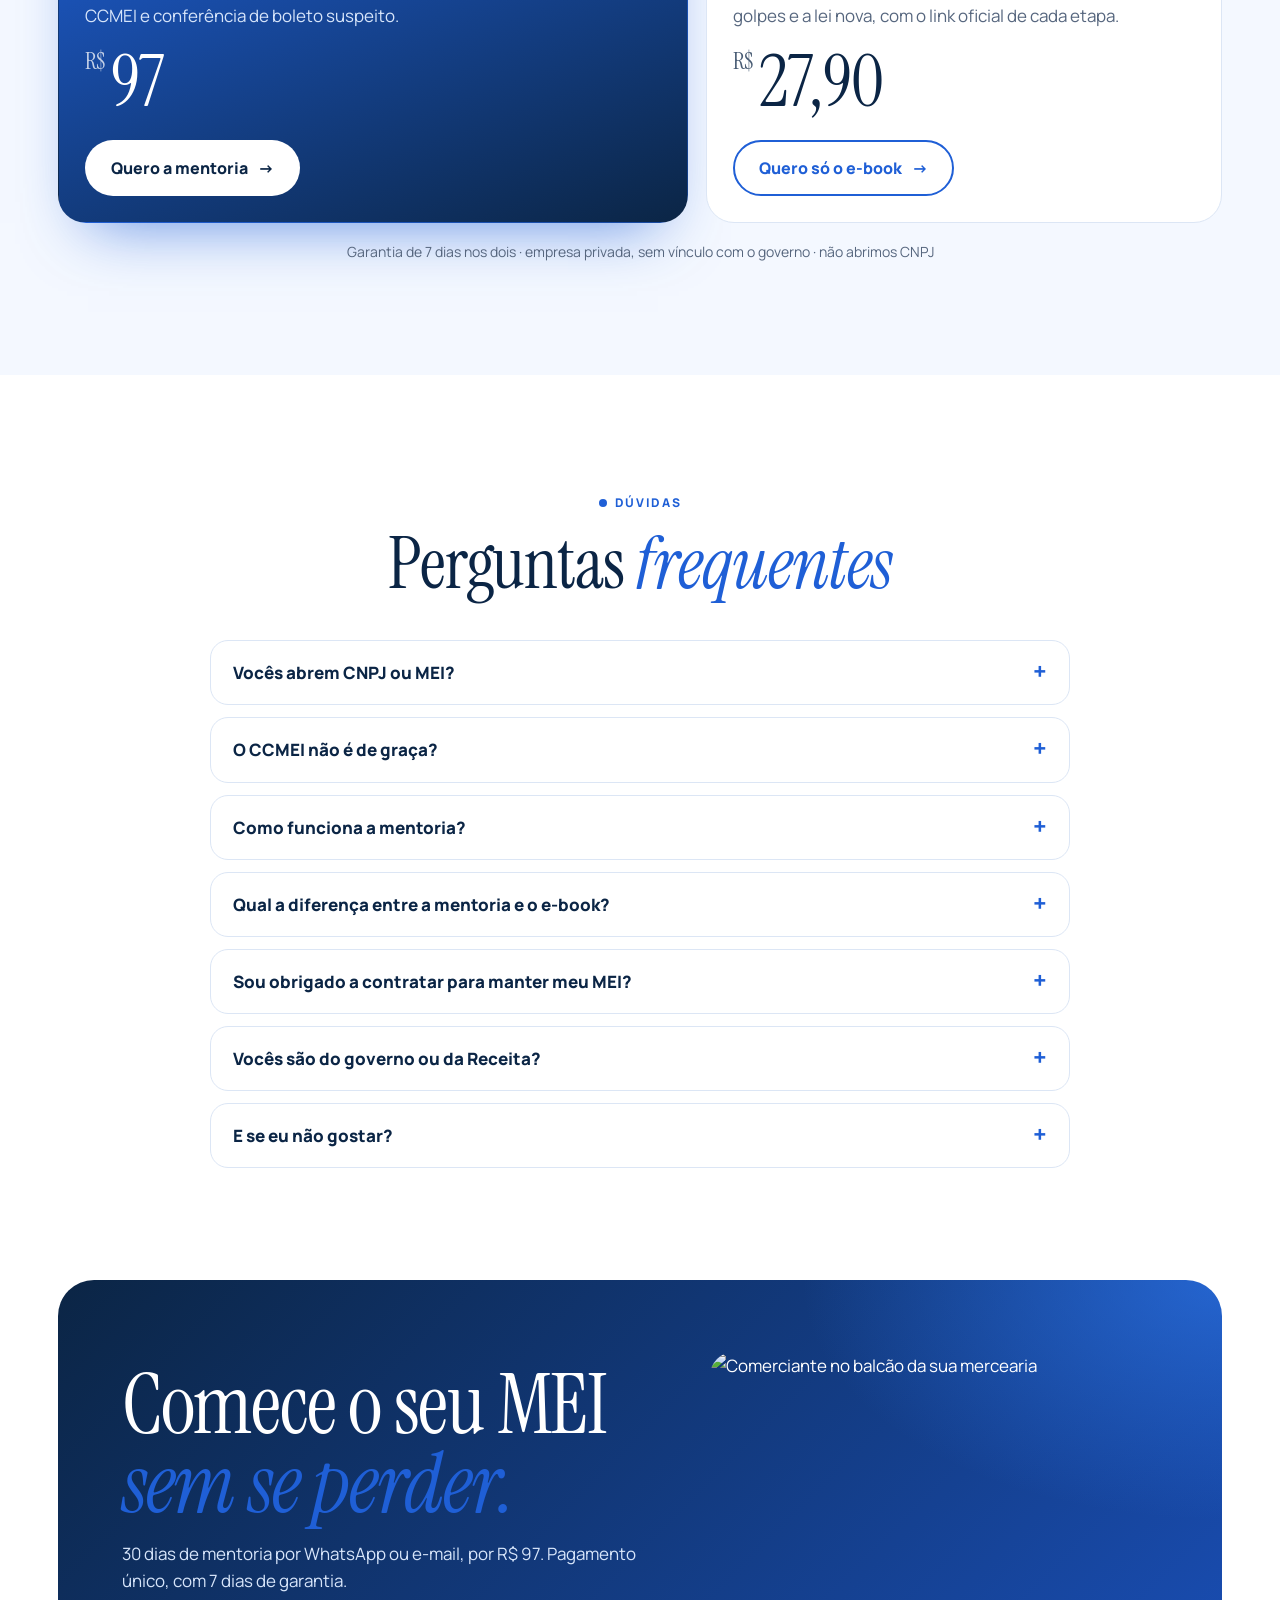
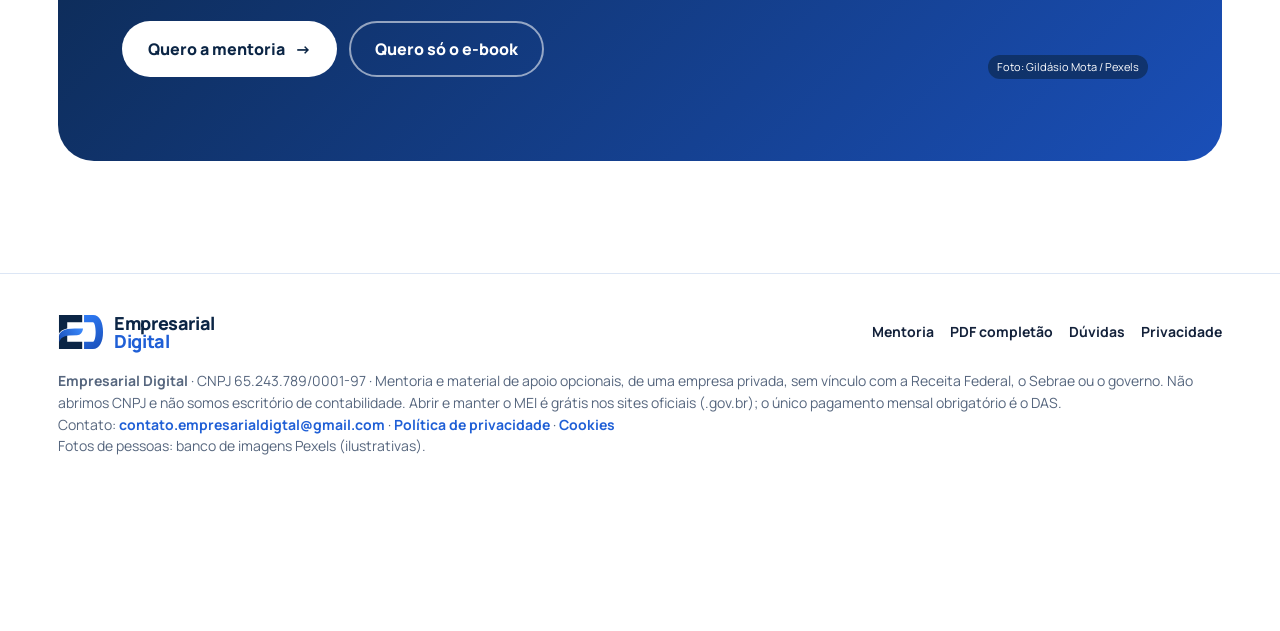
==== commit b2f54478: "Contato do site passa a ser o Gmail da empresa (contato.empresarialdigtal@gmail.com) Co-Authored-By:" ====
--- a/index.html
+++ b/index.html
@@ -252,7 +252,7 @@
       <details class="sobe"><summary>Qual a diferença entre a mentoria e o e-book?</summary><p>O e-book é para fazer sozinho, com o passo a passo na mão. A mentoria é para ter alguém do seu lado por 30 dias, tirando as dúvidas que aparecerem.</p></details>
       <details class="sobe"><summary>Sou obrigado a contratar para manter meu MEI?</summary><p>Não. A mentoria e o e-book são opcionais. O obrigatório é pagar o DAS todo mês e entregar a declaração anual, direto nos sites oficiais.</p></details>
       <details class="sobe"><summary>Vocês são do governo ou da Receita?</summary><p>Não. Somos a Empresarial Digital, uma empresa privada, sem vínculo com a Receita Federal, o Sebrae ou o governo. Também não somos escritório de contabilidade.</p></details>
-      <details class="sobe"><summary>E se eu não gostar?</summary><p>Você tem 7 dias de garantia. É só pedir o reembolso pelo e-mail <a href="mailto:contato@empresarialdigitallk.org">contato@empresarialdigitallk.org</a>.</p></details>
+      <details class="sobe"><summary>E se eu não gostar?</summary><p>Você tem 7 dias de garantia. É só pedir o reembolso pelo e-mail <a href="mailto:contato.empresarialdigtal@gmail.com">contato.empresarialdigtal@gmail.com</a>.</p></details>
     </div>
   </div>
 </section>
@@ -280,7 +280,7 @@
       <a class="logo" href="/"><img src="/assets/img/marca.svg" alt="" width="46" height="35"><span>Empresarial<b>Digital</b></span></a>
       <nav aria-label="Rodapé"><a href="/mentoria">Mentoria</a><a href="/ebook">PDF completão</a><a href="/#duvidas">Dúvidas</a><a href="/privacidade">Privacidade</a></nav>
     </div>
-    <p class="legal"><b>Empresarial Digital</b> · CNPJ 65.243.789/0001-97 · Mentoria e material de apoio opcionais, de uma empresa privada, sem vínculo com a Receita Federal, o Sebrae ou o governo. Não abrimos CNPJ e não somos escritório de contabilidade. Abrir e manter o MEI é grátis nos sites oficiais (.gov.br); o único pagamento mensal obrigatório é o DAS.<br>Contato: <a href="mailto:contato@empresarialdigitallk.org">contato@empresarialdigitallk.org</a> · <a href="/privacidade">Política de privacidade</a> · <a href="/privacidade#cookies">Cookies</a><br>Fotos de pessoas: banco de imagens Pexels (ilustrativas).</p>
+    <p class="legal"><b>Empresarial Digital</b> · CNPJ 65.243.789/0001-97 · Mentoria e material de apoio opcionais, de uma empresa privada, sem vínculo com a Receita Federal, o Sebrae ou o governo. Não abrimos CNPJ e não somos escritório de contabilidade. Abrir e manter o MEI é grátis nos sites oficiais (.gov.br); o único pagamento mensal obrigatório é o DAS.<br>Contato: <a href="mailto:contato.empresarialdigtal@gmail.com">contato.empresarialdigtal@gmail.com</a> · <a href="/privacidade">Política de privacidade</a> · <a href="/privacidade#cookies">Cookies</a><br>Fotos de pessoas: banco de imagens Pexels (ilustrativas).</p>
   </div>
 </footer>
 
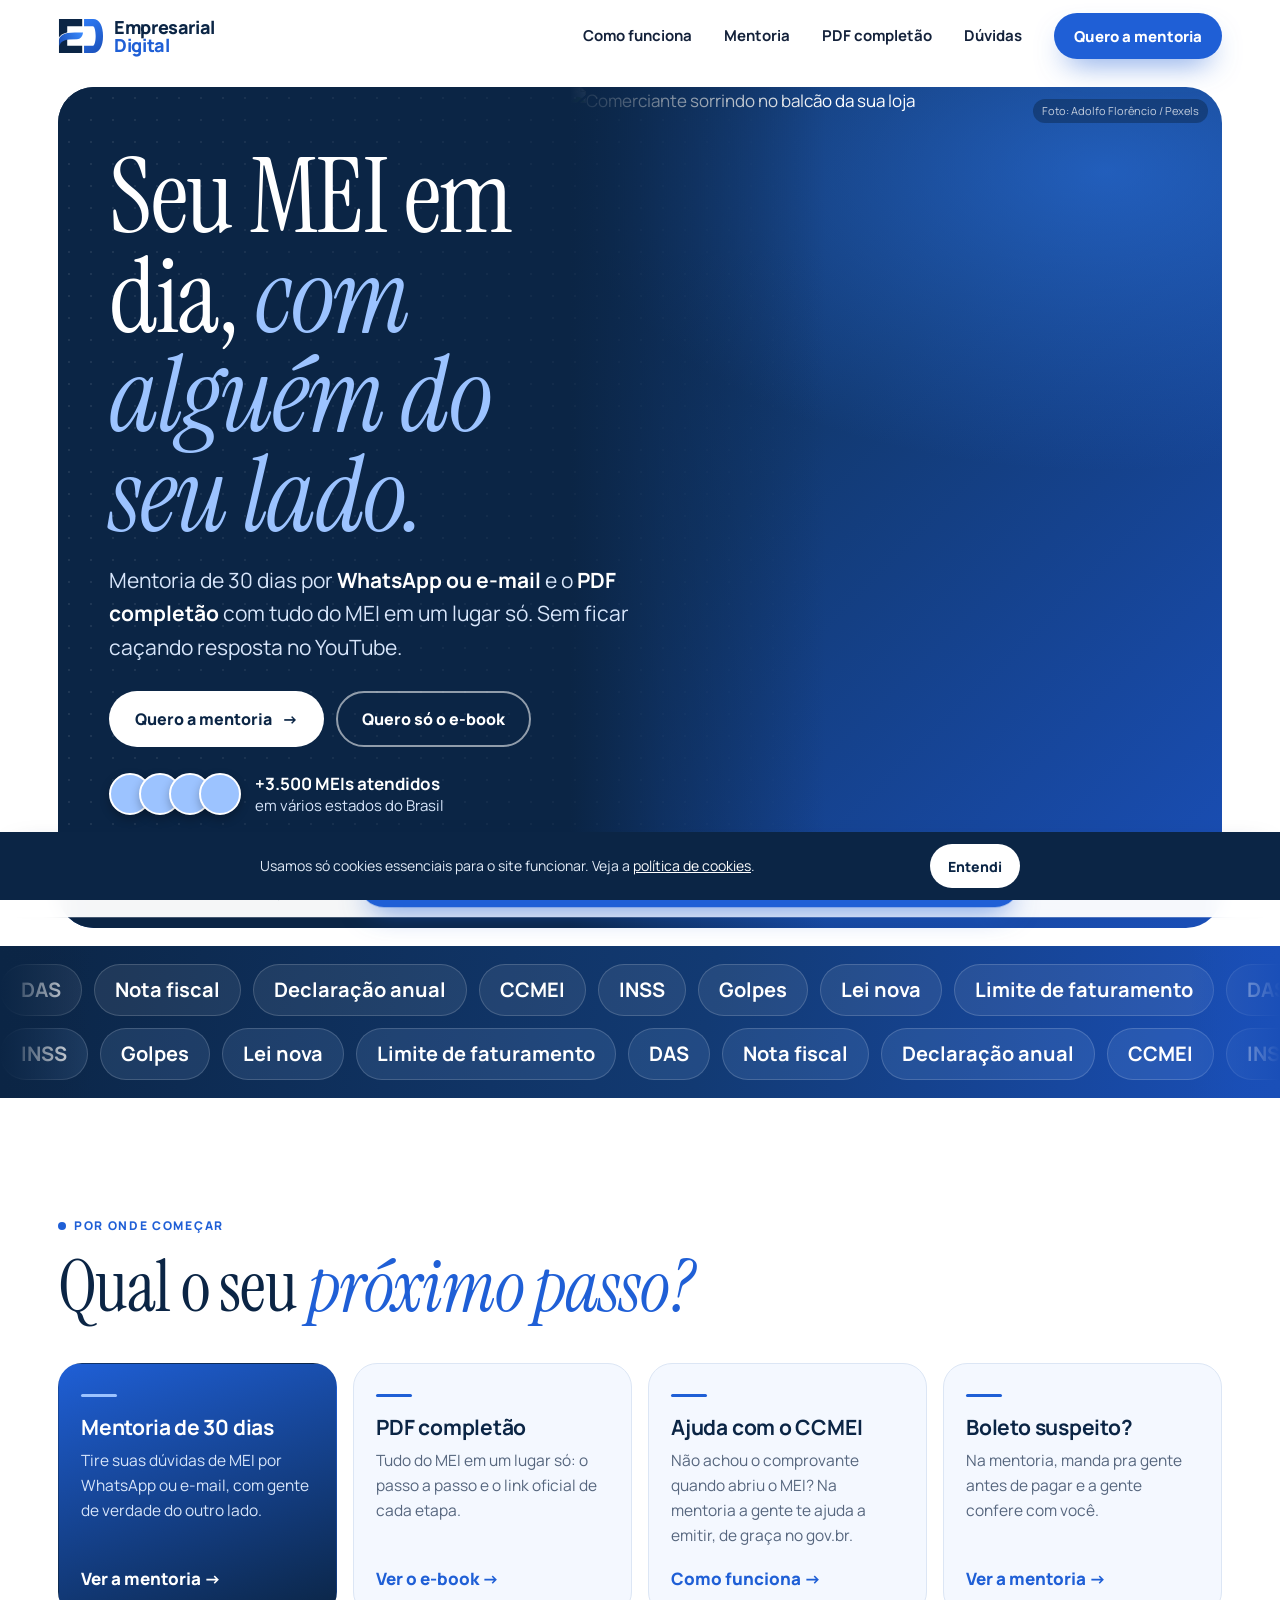
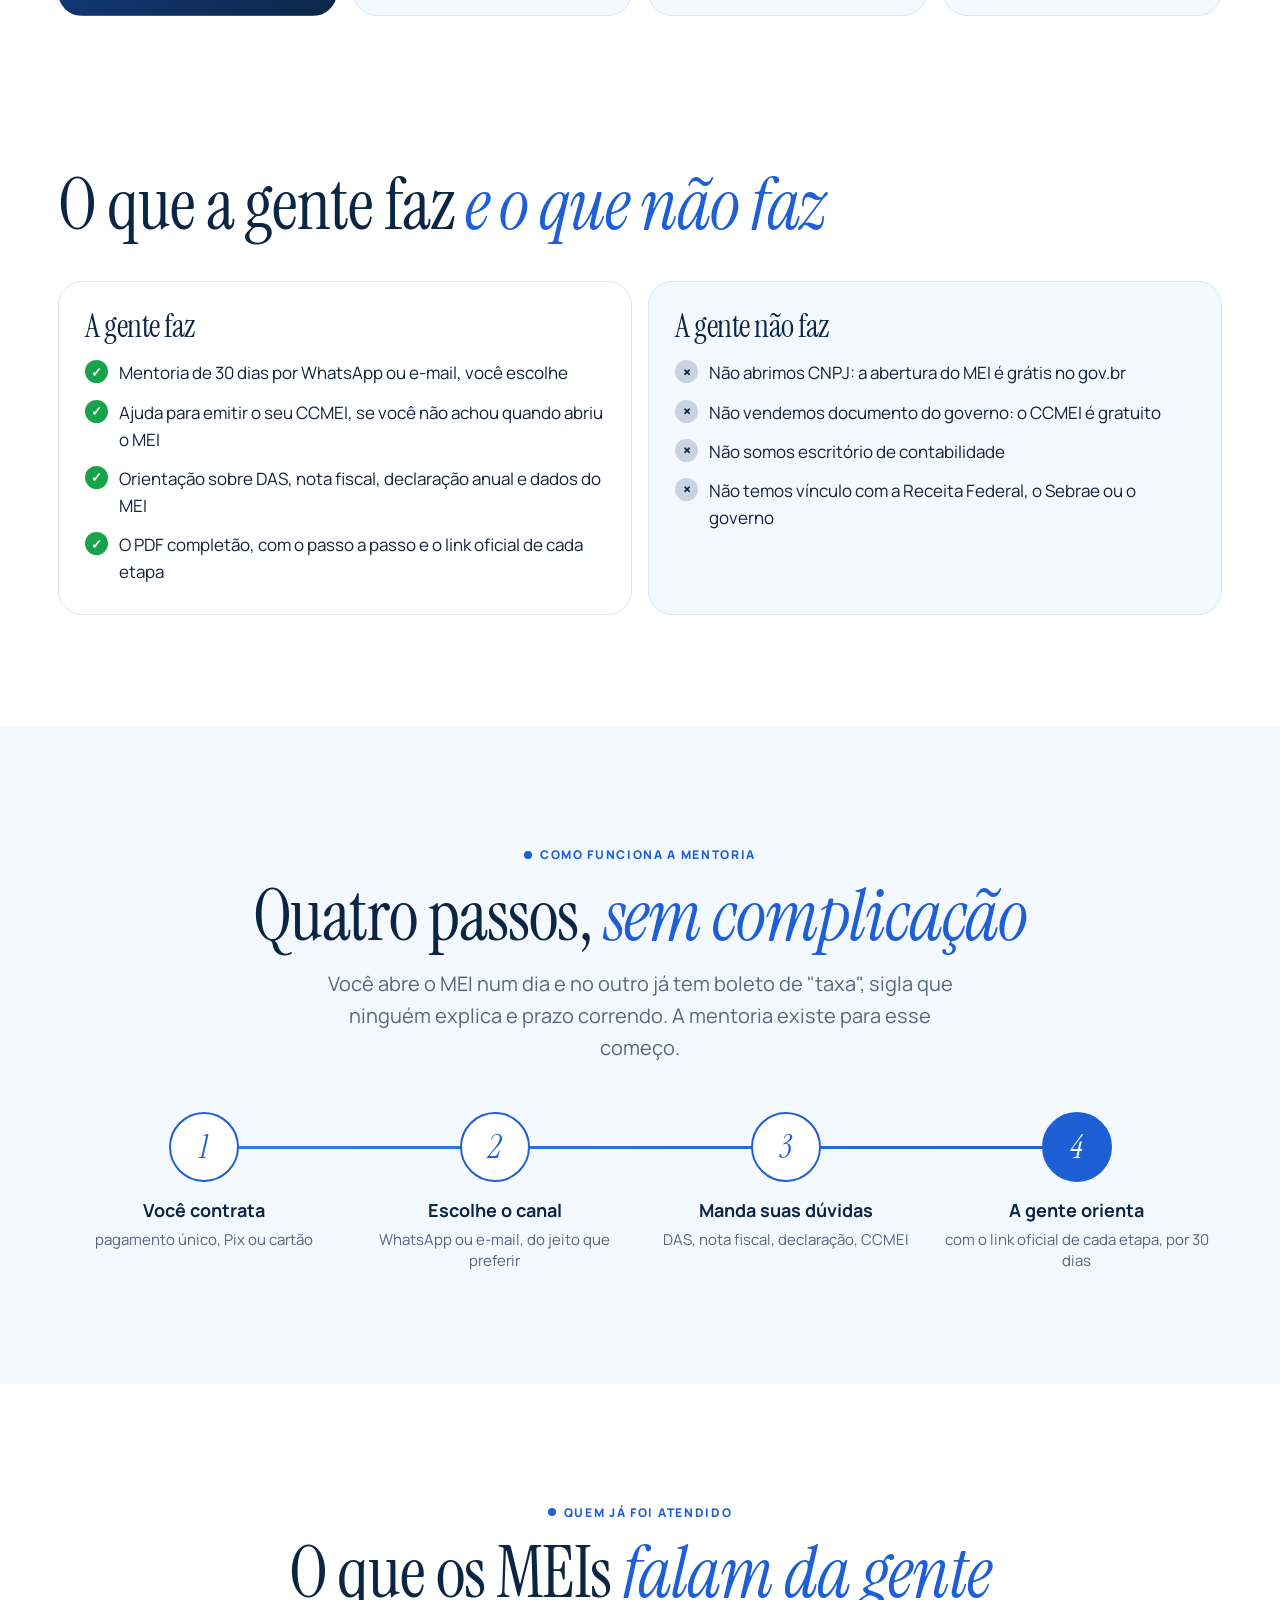
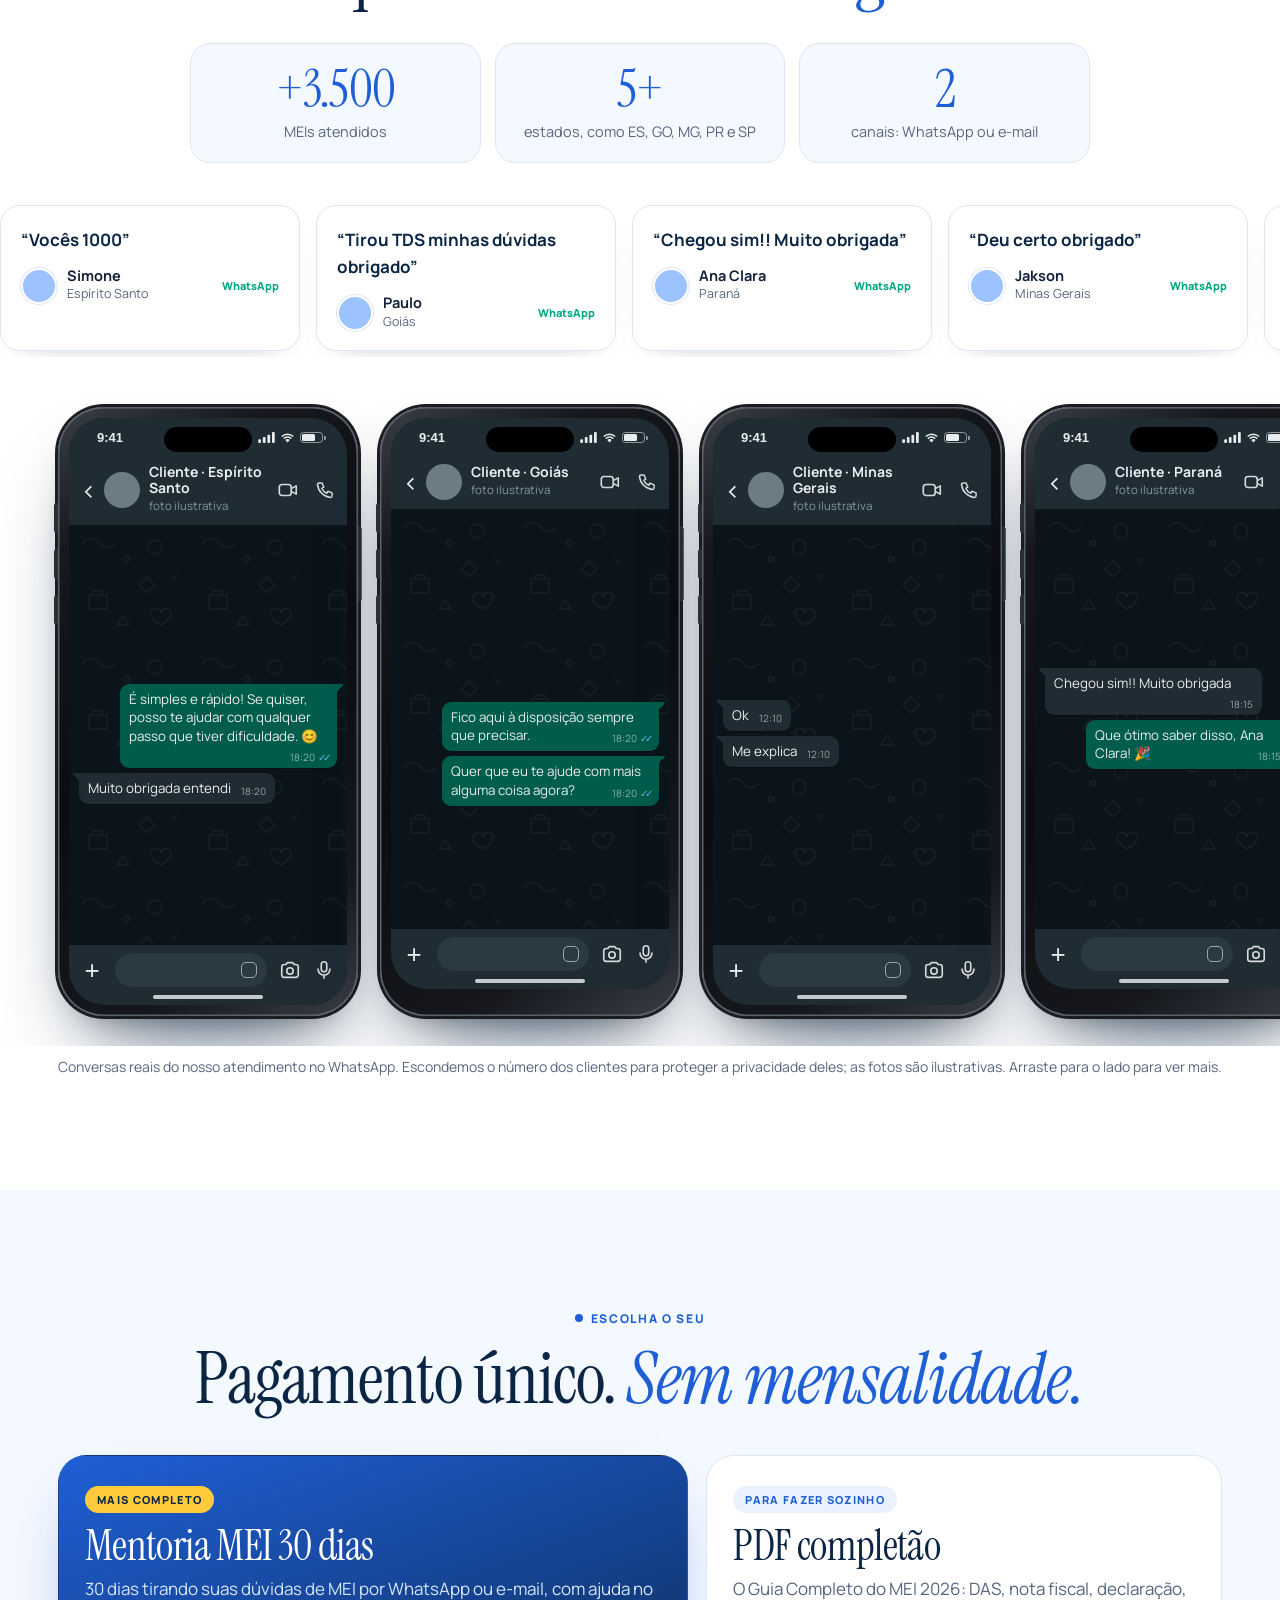
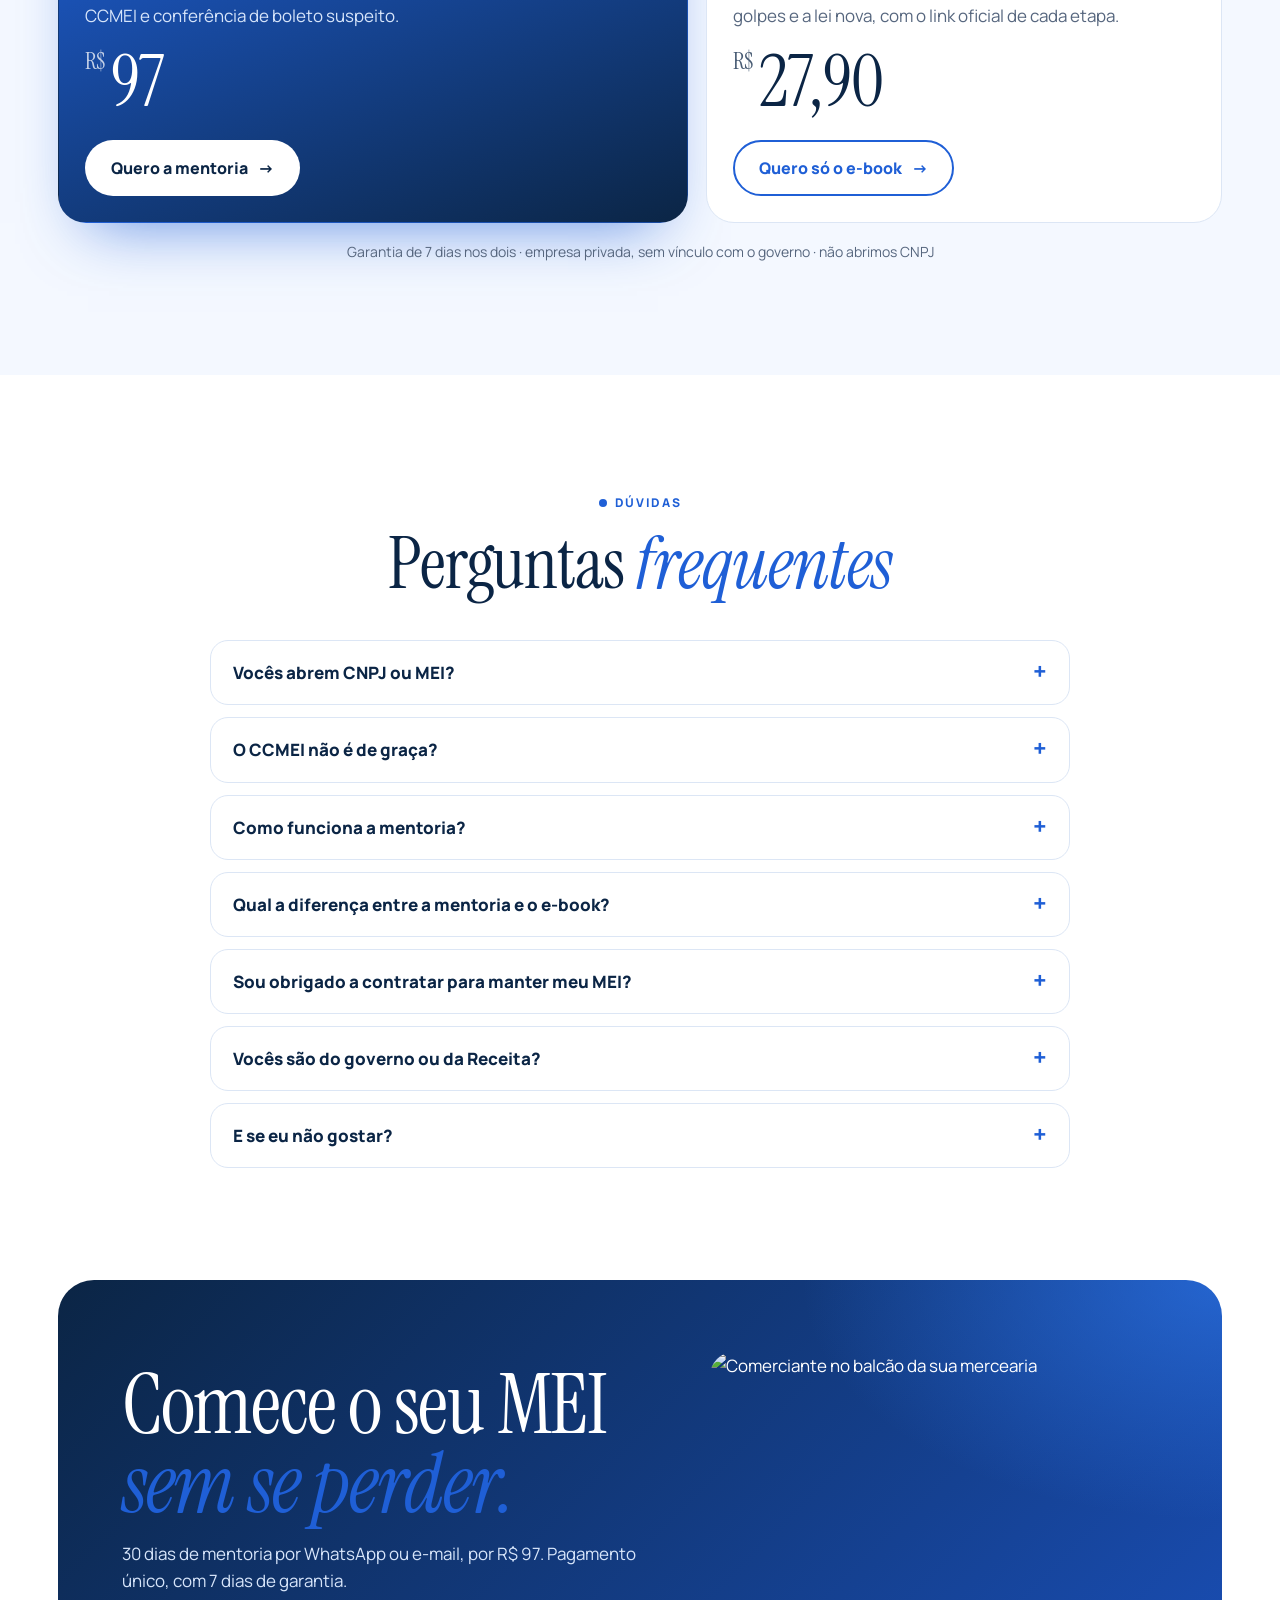
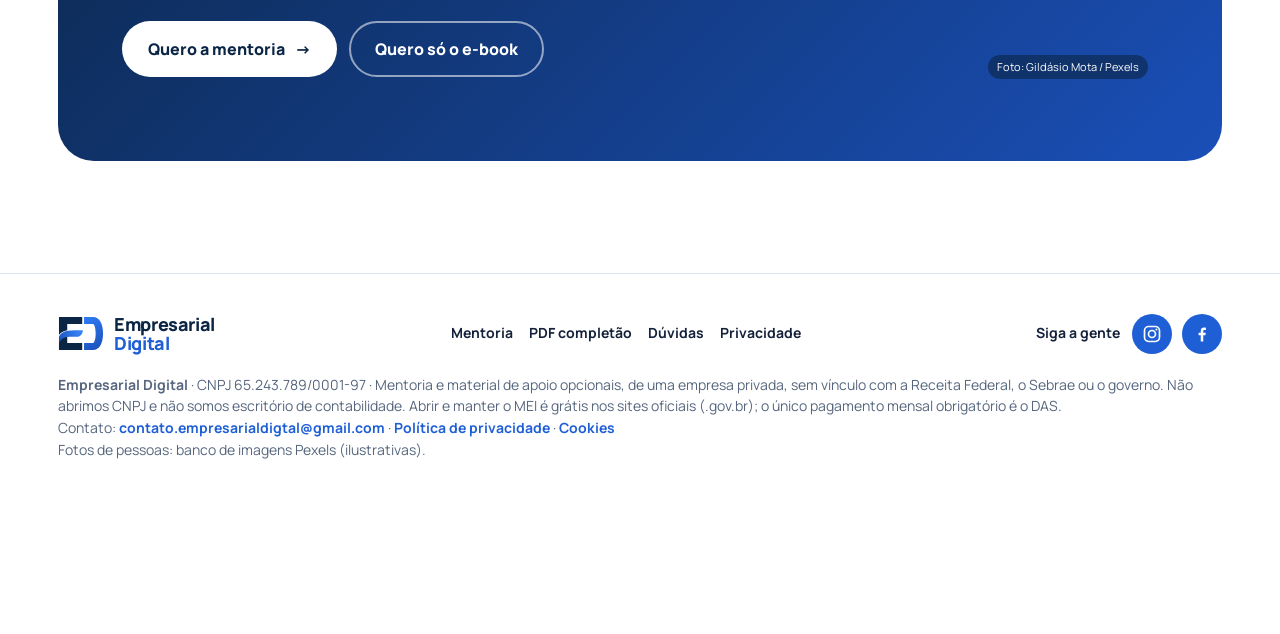
==== commit aa5821e3: "Rodape com os icones do Instagram e do Facebook (@empresarialdigitalbr) Co-Authored-By: Claude Opus " ====
--- a/index.html
+++ b/index.html
@@ -13,7 +13,7 @@
 <link rel="preconnect" href="https://fonts.gstatic.com" crossorigin>
 <link rel="preconnect" href="https://images.pexels.com">
 <link href="https://fonts.googleapis.com/css2?family=Instrument+Serif:ital@0;1&family=Manrope:wght@400;500;600;700;800&display=swap" rel="stylesheet">
-<link rel="stylesheet" href="/assets/site.css?v=13">
+<link rel="stylesheet" href="/assets/site.css?v=14">
 <script>document.documentElement.classList.add("js")</script>
 </head>
 <body data-pagina="inicio">
@@ -279,6 +279,7 @@
     <div class="linha1">
       <a class="logo" href="/"><img src="/assets/img/marca.svg" alt="" width="46" height="35"><span>Empresarial<b>Digital</b></span></a>
       <nav aria-label="Rodapé"><a href="/mentoria">Mentoria</a><a href="/ebook">PDF completão</a><a href="/#duvidas">Dúvidas</a><a href="/privacidade">Privacidade</a></nav>
+      <div class="redes"><span>Siga a gente</span><a href="https://www.instagram.com/empresarialdigitalbr/" target="_blank" rel="noopener" aria-label="Instagram da Empresarial Digital" title="Instagram @empresarialdigitalbr"><svg viewBox="0 0 24 24" aria-hidden="true"><rect x="3" y="3" width="18" height="18" rx="5" fill="none" stroke="currentColor" stroke-width="2"/><circle cx="12" cy="12" r="4.2" fill="none" stroke="currentColor" stroke-width="2"/><circle cx="17.4" cy="6.6" r="1.3" fill="currentColor"/></svg></a><a href="https://www.facebook.com/empresarialdigitalbr" target="_blank" rel="noopener" aria-label="Facebook da Empresarial Digital" title="Facebook Empresarial Digital"><svg viewBox="0 0 24 24" aria-hidden="true"><path d="M13.5 21v-7.5h2.6l.4-3h-3V8.6c0-.9.3-1.5 1.6-1.5h1.6V4.4c-.3 0-1.2-.1-2.3-.1-2.3 0-3.9 1.4-3.9 4v2.2H7.9v3h2.6V21h3z" fill="currentColor"/></svg></a></div>
     </div>
     <p class="legal"><b>Empresarial Digital</b> · CNPJ 65.243.789/0001-97 · Mentoria e material de apoio opcionais, de uma empresa privada, sem vínculo com a Receita Federal, o Sebrae ou o governo. Não abrimos CNPJ e não somos escritório de contabilidade. Abrir e manter o MEI é grátis nos sites oficiais (.gov.br); o único pagamento mensal obrigatório é o DAS.<br>Contato: <a href="mailto:contato.empresarialdigtal@gmail.com">contato.empresarialdigtal@gmail.com</a> · <a href="/privacidade">Política de privacidade</a> · <a href="/privacidade#cookies">Cookies</a><br>Fotos de pessoas: banco de imagens Pexels (ilustrativas).</p>
   </div>
--- a/assets/site.css
+++ b/assets/site.css
@@ -467,3 +467,10 @@
 .logo span{font-family:var(--f-texto);font-weight:800;letter-spacing:-.02em}
 .temas .pill{font-family:var(--f-texto);font-stretch:normal;font-weight:700;text-transform:none;letter-spacing:0}
 .hero h1 em{color:#9CC3FF}
+
+/* v9 (24/11): ícones das redes sociais no rodapé */
+.rodape .redes{display:flex;align-items:center;gap:10px}
+.rodape .redes span{font-weight:700;color:var(--texto);margin-right:2px}
+.rodape .redes a{width:40px;height:40px;border-radius:50%;display:grid;place-items:center;background:var(--azul);color:#fff;transition:background .2s,transform .2s}
+.rodape .redes a:hover{background:var(--marinho);transform:translateY(-2px)}
+.rodape .redes svg{width:20px;height:20px;display:block}
